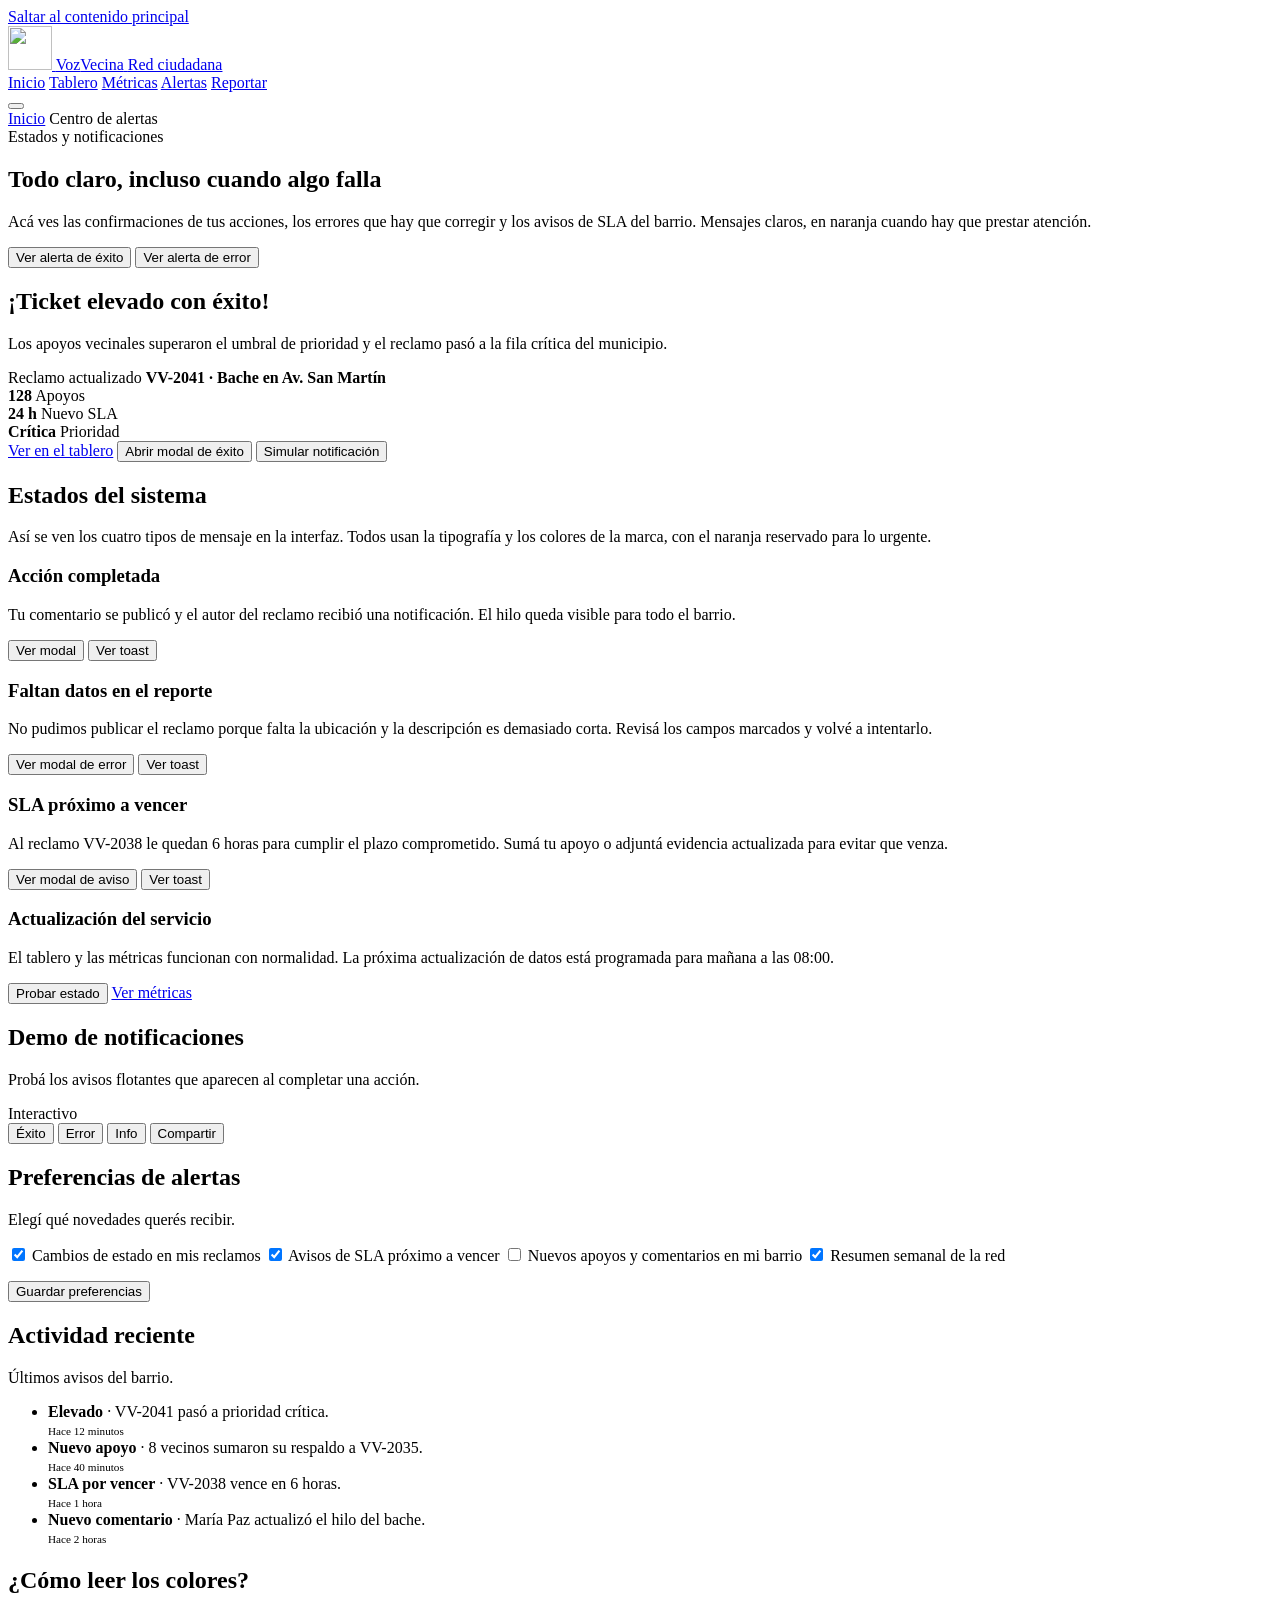
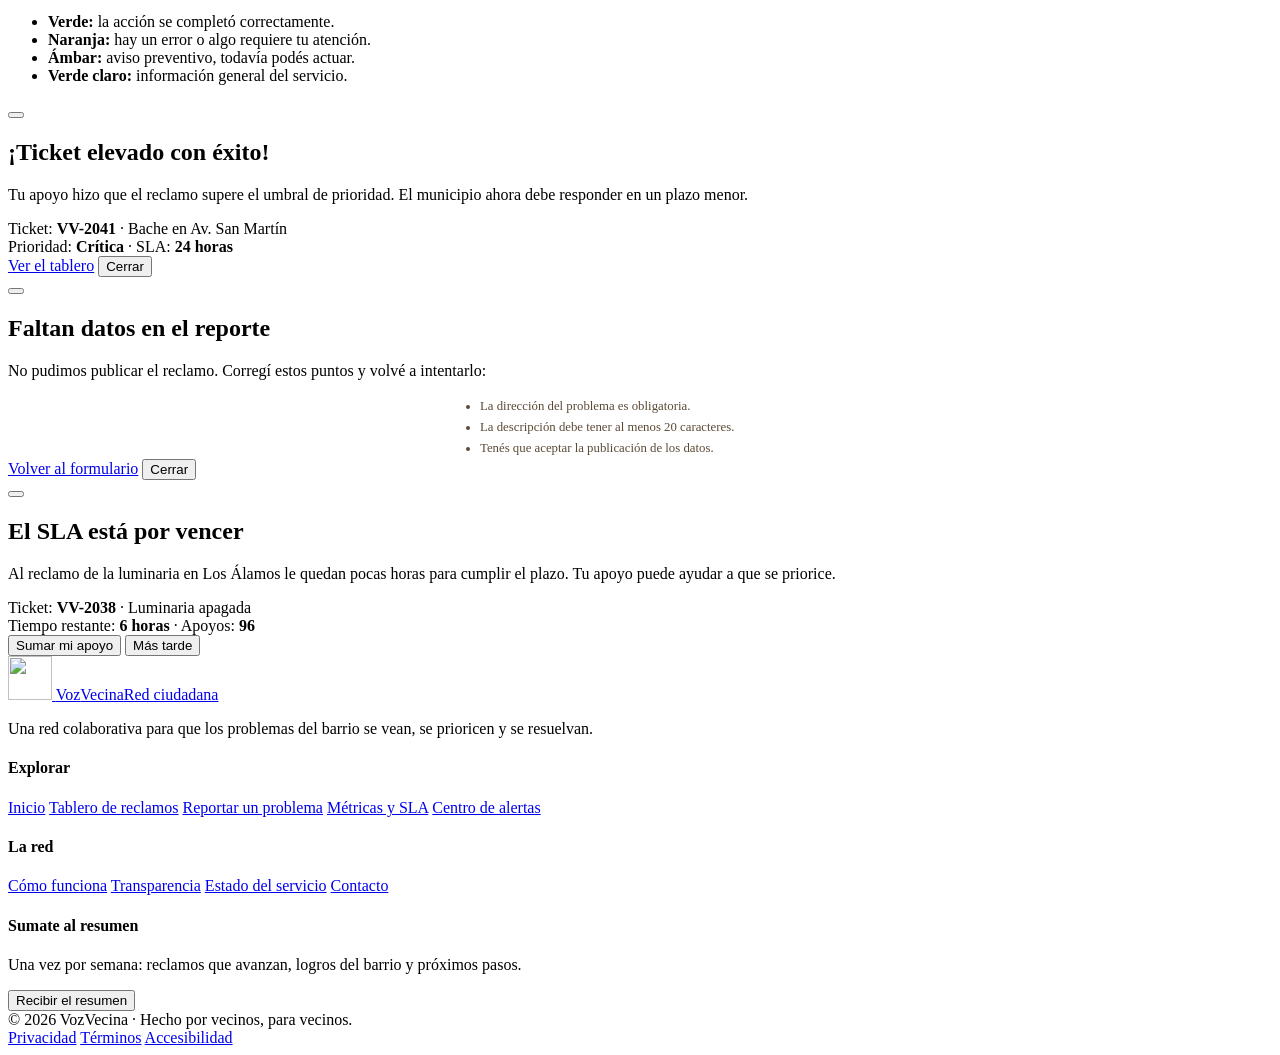
==== alertas.html @ a17a882c "Add files via upload Carga de Web App en repositorio." ====
<!DOCTYPE html>
<html lang="es">
<head>
  <meta charset="UTF-8">
  <meta name="viewport" content="width=device-width, initial-scale=1.0">
  <title>Centro de alertas · VozVecina</title>
  <meta name="description" content="Centro de alertas de VozVecina: confirmaciones de tickets elevados, errores de validación, avisos de SLA y estado del servicio.">
  <meta name="theme-color" content="#254c3e">
  <link rel="icon" type="image/svg+xml" href="assets/logo.svg">
  <link rel="preconnect" href="https://fonts.googleapis.com">
  <link rel="preconnect" href="https://fonts.gstatic.com" crossorigin>
  <link href="https://fonts.googleapis.com/css2?family=DM+Sans:opsz,wght@9..40,400;9..40,500;9..40,600;9..40,700&family=Sora:wght@400;600;700;800&display=swap" rel="stylesheet">
  <link rel="stylesheet" href="css/w3.css">
  <link rel="stylesheet" href="css/fontawesome.min.css">
  <link rel="stylesheet" href="css/style.css">
  <script src="js/app.js" defer></script>
</head>
<body>
  <a class="skip-link" href="#main">Saltar al contenido principal</a>

  <header class="site-header">
    <div class="container nav-wrap">
      <a href="index.html" class="brand" aria-label="VozVecina, ir al inicio">
        <img src="assets/logo.svg" alt="" class="brand-mark" width="44" height="44">
        <span class="brand-copy">
          <span class="brand-name">Voz<span>Vecina</span></span>
          <span class="brand-tag">Red ciudadana</span>
        </span>
      </a>
      <nav class="main-nav" id="main-nav" aria-label="Navegación principal">
        <a href="index.html">Inicio</a>
        <a href="tickets.html">Tablero</a>
        <a href="metricas.html">Métricas</a>
        <a href="alertas.html" aria-current="page">Alertas</a>
        <a href="reportar.html" class="nav-cta"><i class="fa-solid fa-plus" aria-hidden="true"></i> Reportar</a>
      </nav>
      <button class="nav-toggle" type="button" aria-expanded="false" aria-controls="main-nav" aria-label="Abrir menú">
        <i class="fa-solid fa-bars" aria-hidden="true"></i>
      </button>
    </div>
  </header>

  <main id="main">
    <section class="page-hero">
      <div class="container">
        <nav class="breadcrumb" aria-label="Migas de pan">
          <a href="index.html">Inicio</a>
          <i class="fa-solid fa-chevron-right" aria-hidden="true"></i>
          <span aria-current="page">Centro de alertas</span>
        </nav>
        <div class="page-hero-inner">
          <div>
            <span class="kicker">Estados y notificaciones</span>
            <h1>Todo claro, incluso cuando algo falla</h1>
            <p>Acá ves las confirmaciones de tus acciones, los errores que hay que corregir y los avisos de SLA del barrio. Mensajes claros, en naranja cuando hay que prestar atención.</p>
          </div>
          <div class="page-hero-actions">
            <button type="button" class="btn btn-orange" data-open-modal="stateModalSuccess">
              <i class="fa-solid fa-circle-check" aria-hidden="true"></i> Ver alerta de éxito
            </button>
            <button type="button" class="btn btn-outline-light" data-open-modal="stateModalError">
              <i class="fa-solid fa-triangle-exclamation" aria-hidden="true"></i> Ver alerta de error
            </button>
          </div>
        </div>
      </div>
    </section>

    <div class="alerts-workspace">
      <div class="container">
        <div class="alerts-layout">
          <!-- Columna principal -->
          <div class="alerts-stack">
            <!-- Tarjeta destacada de ticket elevado -->
            <article class="elevated-card" aria-labelledby="elevado-titulo">
              <div class="elevated-head">
                <span class="big-check" aria-hidden="true"><i class="fa-solid fa-check"></i></span>
                <h2 id="elevado-titulo">¡Ticket elevado con éxito!</h2>
                <p>Los apoyos vecinales superaron el umbral de prioridad y el reclamo pasó a la fila crítica del municipio.</p>
              </div>
              <div class="elevated-body">
                <div class="elevated-ticket">
                  <span><i class="fa-solid fa-ticket" aria-hidden="true"></i> Reclamo actualizado</span>
                  <strong>VV-2041 · Bache en Av. San Martín</strong>
                </div>

                <div class="elevated-meta">
                  <div>
                    <strong>128</strong>
                    <span>Apoyos</span>
                  </div>
                  <div>
                    <strong>24 h</strong>
                    <span>Nuevo SLA</span>
                  </div>
                  <div>
                    <strong>Crítica</strong>
                    <span>Prioridad</span>
                  </div>
                </div>

                <div class="state-actions">
                  <a href="tickets.html" class="state-link solid"><i class="fa-solid fa-table-cells-large" aria-hidden="true"></i> Ver en el tablero</a>
                  <button type="button" class="state-link" data-open-modal="stateModalSuccess"><i class="fa-solid fa-up-right-from-square" aria-hidden="true"></i> Abrir modal de éxito</button>
                  <button type="button" class="state-link" data-demo-toast data-type="success" data-title="¡Ticket elevado!" data-message="VV-2041 pasó a prioridad crítica con SLA de 24 h."><i class="fa-solid fa-bell" aria-hidden="true"></i> Simular notificación</button>
                </div>
              </div>
            </article>

            <div class="alert-panel-head">
              <h2>Estados del sistema</h2>
              <p>Así se ven los cuatro tipos de mensaje en la interfaz. Todos usan la tipografía y los colores de la marca, con el naranja reservado para lo urgente.</p>
            </div>

            <!-- Success -->
            <article class="state-card success" aria-labelledby="estado-success">
              <span class="state-icon" aria-hidden="true"><i class="fa-solid fa-circle-check"></i></span>
              <div>
                <h3 id="estado-success">Acción completada</h3>
                <p>Tu comentario se publicó y el autor del reclamo recibió una notificación. El hilo queda visible para todo el barrio.</p>
                <div class="state-actions">
                  <button type="button" class="state-link" data-open-modal="stateModalSuccess"><i class="fa-solid fa-up-right-from-square" aria-hidden="true"></i> Ver modal</button>
                  <button type="button" class="state-link" data-demo-toast data-type="success" data-title="Comentario publicado" data-message="Tu aporte ya forma parte del hilo vecinal."><i class="fa-solid fa-bell" aria-hidden="true"></i> Ver toast</button>
                </div>
              </div>
            </article>

            <!-- Error -->
            <article class="state-card error" aria-labelledby="estado-error">
              <span class="state-icon" aria-hidden="true"><i class="fa-solid fa-triangle-exclamation"></i></span>
              <div>
                <h3 id="estado-error">Faltan datos en el reporte</h3>
                <p>No pudimos publicar el reclamo porque falta la ubicación y la descripción es demasiado corta. Revisá los campos marcados y volvé a intentarlo.</p>
                <div class="state-actions">
                  <button type="button" class="state-link solid" data-open-modal="stateModalError"><i class="fa-solid fa-pen-to-square" aria-hidden="true"></i> Ver modal de error</button>
                  <button type="button" class="state-link" data-demo-toast data-type="error" data-title="No se pudo enviar" data-message="Revisá la ubicación y la descripción del reclamo."><i class="fa-solid fa-bell" aria-hidden="true"></i> Ver toast</button>
                </div>
              </div>
            </article>

            <!-- Warning -->
            <article class="state-card warning" aria-labelledby="estado-warning">
              <span class="state-icon" aria-hidden="true"><i class="fa-solid fa-hourglass-half"></i></span>
              <div>
                <h3 id="estado-warning">SLA próximo a vencer</h3>
                <p>Al reclamo VV-2038 le quedan 6 horas para cumplir el plazo comprometido. Sumá tu apoyo o adjuntá evidencia actualizada para evitar que venza.</p>
                <div class="state-actions">
                  <button type="button" class="state-link" data-open-modal="stateModalWarning"><i class="fa-solid fa-up-right-from-square" aria-hidden="true"></i> Ver modal de aviso</button>
                  <button type="button" class="state-link" data-demo-toast data-type="info" data-title="SLA por vencer" data-message="VV-2038 vence en 6 horas."><i class="fa-solid fa-bell" aria-hidden="true"></i> Ver toast</button>
                </div>
              </div>
            </article>

            <!-- Info -->
            <article class="state-card info" aria-labelledby="estado-info">
              <span class="state-icon" aria-hidden="true"><i class="fa-solid fa-circle-info"></i></span>
              <div>
                <h3 id="estado-info">Actualización del servicio</h3>
                <p>El tablero y las métricas funcionan con normalidad. La próxima actualización de datos está programada para mañana a las 08:00.</p>
                <div class="state-actions">
                  <button type="button" class="state-link" data-demo-toast data-type="info" data-title="Servicio operativo" data-message="Todos los módulos de VozVecina responden con normalidad."><i class="fa-solid fa-signal" aria-hidden="true"></i> Probar estado</button>
                  <a href="metricas.html" class="state-link"><i class="fa-solid fa-chart-column" aria-hidden="true"></i> Ver métricas</a>
                </div>
              </div>
            </article>
          </div>

          <!-- Columna lateral -->
          <aside class="alerts-stack" aria-label="Demostraciones y preferencias">
            <section class="panel" aria-labelledby="demo-titulo">
              <div class="panel-head">
                <div>
                  <h2 id="demo-titulo">Demo de notificaciones</h2>
                  <p class="panel-sub">Probá los avisos flotantes que aparecen al completar una acción.</p>
                </div>
                <span class="panel-note"><i class="fa-solid fa-wand-magic-sparkles" aria-hidden="true"></i> Interactivo</span>
              </div>

              <div class="demo-grid">
                <button type="button" class="state-link solid" data-demo-toast data-type="success" data-title="¡Reporte publicado!" data-message="Tu reclamo ya está visible para el barrio.">
                  <i class="fa-solid fa-circle-check" aria-hidden="true"></i> Éxito
                </button>
                <button type="button" class="state-link" data-demo-toast data-type="error" data-title="Faltan datos" data-message="Completá la ubicación para continuar.">
                  <i class="fa-solid fa-triangle-exclamation" aria-hidden="true"></i> Error
                </button>
                <button type="button" class="state-link" data-demo-toast data-type="info" data-title="Apoyo registrado" data-message="El SLA del reclamo se recalculó automáticamente.">
                  <i class="fa-solid fa-circle-info" aria-hidden="true"></i> Info
                </button>
                <button type="button" class="state-link" data-demo-toast data-type="success" data-title="Enlace copiado" data-message="Compartilo para sumar más apoyos.">
                  <i class="fa-solid fa-share-nodes" aria-hidden="true"></i> Compartir
                </button>
              </div>
            </section>

            <section class="panel" aria-labelledby="preferencias-titulo">
              <div class="panel-head">
                <div>
                  <h2 id="preferencias-titulo">Preferencias de alertas</h2>
                  <p class="panel-sub">Elegí qué novedades querés recibir.</p>
                </div>
              </div>

              <label class="check-row">
                <input type="checkbox" id="alertaEstado" checked>
                <span>Cambios de estado en mis reclamos</span>
              </label>
              <label class="check-row">
                <input type="checkbox" id="alertaSla" checked>
                <span>Avisos de SLA próximo a vencer</span>
              </label>
              <label class="check-row">
                <input type="checkbox" id="alertaApoyos">
                <span>Nuevos apoyos y comentarios en mi barrio</span>
              </label>
              <label class="check-row" style="margin-bottom:0;">
                <input type="checkbox" id="alertaResumen" checked>
                <span>Resumen semanal de la red</span>
              </label>

              <div class="state-actions" style="margin-top:16px;">
                <button type="button" class="state-link solid" data-demo-toast data-type="success" data-title="Preferencias guardadas" data-message="Podés cambiarlas cuando quieras desde este panel."><i class="fa-regular fa-floppy-disk" aria-hidden="true"></i> Guardar preferencias</button>
              </div>
            </section>

            <section class="panel" aria-labelledby="historial-titulo">
              <div class="panel-head">
                <div>
                  <h2 id="historial-titulo">Actividad reciente</h2>
                  <p class="panel-sub">Últimos avisos del barrio.</p>
                </div>
              </div>

              <ul class="tip-list" style="gap:15px;">
                <li>
                  <i class="fa-solid fa-circle-check" style="color:#1f6b4e;" aria-hidden="true"></i>
                  <span><strong style="color:var(--verde);">Elevado</strong> · VV-2041 pasó a prioridad crítica.<br><span class="muted" style="font-size:.7rem;">Hace 12 minutos</span></span>
                </li>
                <li>
                  <i class="fa-solid fa-circle-plus" style="color:var(--naranja-700);" aria-hidden="true"></i>
                  <span><strong style="color:var(--verde);">Nuevo apoyo</strong> · 8 vecinos sumaron su respaldo a VV-2035.<br><span class="muted" style="font-size:.7rem;">Hace 40 minutos</span></span>
                </li>
                <li>
                  <i class="fa-solid fa-hourglass-half" style="color:#8a5a00;" aria-hidden="true"></i>
                  <span><strong style="color:var(--verde);">SLA por vencer</strong> · VV-2038 vence en 6 horas.<br><span class="muted" style="font-size:.7rem;">Hace 1 hora</span></span>
                </li>
                <li>
                  <i class="fa-solid fa-comment-dots" style="color:var(--verde-600);" aria-hidden="true"></i>
                  <span><strong style="color:var(--verde);">Nuevo comentario</strong> · María Paz actualizó el hilo del bache.<br><span class="muted" style="font-size:.7rem;">Hace 2 horas</span></span>
                </li>
              </ul>
            </section>

            <section class="panel" aria-labelledby="ayuda-titulo">
              <div class="panel-head">
                <div>
                  <h2 id="ayuda-titulo">¿Cómo leer los colores?</h2>
                </div>
              </div>
              <ul class="tip-list">
                <li><i class="fa-solid fa-circle" style="color:#1f6b4e;" aria-hidden="true"></i><span><strong>Verde:</strong> la acción se completó correctamente.</span></li>
                <li><i class="fa-solid fa-circle" style="color:var(--naranja);" aria-hidden="true"></i><span><strong>Naranja:</strong> hay un error o algo requiere tu atención.</span></li>
                <li><i class="fa-solid fa-circle" style="color:#d8a028;" aria-hidden="true"></i><span><strong>Ámbar:</strong> aviso preventivo, todavía podés actuar.</span></li>
                <li><i class="fa-solid fa-circle" style="color:var(--verde-600);" aria-hidden="true"></i><span><strong>Verde claro:</strong> información general del servicio.</span></li>
              </ul>
            </section>
          </aside>
        </div>
      </div>
    </div>
  </main>

  <!-- Modal de éxito -->
  <div id="stateModalSuccess" class="w3-modal vv-modal-wrap" role="dialog" aria-modal="true" aria-labelledby="modalSuccessTitle" aria-hidden="true">
    <div class="w3-modal-content vv-modal-content vv-modal-sm">
      <button type="button" class="modal-close" data-close aria-label="Cerrar alerta de éxito"><i class="fa-solid fa-xmark" aria-hidden="true"></i></button>
      <div class="state-modal-body">
        <span class="state-modal-icon success" aria-hidden="true"><i class="fa-solid fa-check"></i></span>
        <h2 id="modalSuccessTitle">¡Ticket elevado con éxito!</h2>
        <p>Tu apoyo hizo que el reclamo supere el umbral de prioridad. El municipio ahora debe responder en un plazo menor.</p>
        <div class="state-modal-detail">
          <span>Ticket: <strong>VV-2041</strong> · Bache en Av. San Martín</span><br>
          <span>Prioridad: <strong>Crítica</strong> · SLA: <strong>24 horas</strong></span>
        </div>
        <div class="state-modal-actions">
          <a href="tickets.html" class="btn btn-orange"><i class="fa-solid fa-table-cells-large" aria-hidden="true"></i> Ver el tablero</a>
          <button type="button" class="btn btn-outline" data-close>Cerrar</button>
        </div>
      </div>
    </div>
  </div>

  <!-- Modal de error -->
  <div id="stateModalError" class="w3-modal vv-modal-wrap" role="alertdialog" aria-modal="true" aria-labelledby="modalErrorTitle" aria-describedby="modalErrorDesc" aria-hidden="true">
    <div class="w3-modal-content vv-modal-content vv-modal-sm">
      <button type="button" class="modal-close" data-close aria-label="Cerrar alerta de error"><i class="fa-solid fa-xmark" aria-hidden="true"></i></button>
      <div class="state-modal-body">
        <span class="state-modal-icon error" aria-hidden="true"><i class="fa-solid fa-triangle-exclamation"></i></span>
        <h2 id="modalErrorTitle">Faltan datos en el reporte</h2>
        <p id="modalErrorDesc">No pudimos publicar el reclamo. Corregí estos puntos y volvé a intentarlo:</p>
        <ul style="max-width:340px;margin:16px auto 0;padding-left:20px;color:#5c4a36;font-size:.8rem;line-height:1.65;text-align:left;">
          <li>La dirección del problema es obligatoria.</li>
          <li>La descripción debe tener al menos 20 caracteres.</li>
          <li>Tenés que aceptar la publicación de los datos.</li>
        </ul>
        <div class="state-modal-actions">
          <a href="reportar.html" class="btn btn-orange"><i class="fa-solid fa-pen-to-square" aria-hidden="true"></i> Volver al formulario</a>
          <button type="button" class="btn btn-outline" data-close>Cerrar</button>
        </div>
      </div>
    </div>
  </div>

  <!-- Modal de aviso -->
  <div id="stateModalWarning" class="w3-modal vv-modal-wrap" role="alertdialog" aria-modal="true" aria-labelledby="modalWarningTitle" aria-hidden="true">
    <div class="w3-modal-content vv-modal-content vv-modal-sm">
      <button type="button" class="modal-close" data-close aria-label="Cerrar aviso de SLA"><i class="fa-solid fa-xmark" aria-hidden="true"></i></button>
      <div class="state-modal-body">
        <span class="state-modal-icon warning" aria-hidden="true"><i class="fa-solid fa-hourglass-half"></i></span>
        <h2 id="modalWarningTitle">El SLA está por vencer</h2>
        <p>Al reclamo de la luminaria en Los Álamos le quedan pocas horas para cumplir el plazo. Tu apoyo puede ayudar a que se priorice.</p>
        <div class="state-modal-detail">
          <span>Ticket: <strong>VV-2038</strong> · Luminaria apagada</span><br>
          <span>Tiempo restante: <strong>6 horas</strong> · Apoyos: <strong>96</strong></span>
        </div>
        <div class="state-modal-actions">
          <button type="button" class="btn btn-orange" data-close><i class="fa-solid fa-arrow-up" aria-hidden="true"></i> Sumar mi apoyo</button>
          <button type="button" class="btn btn-outline" data-close>Más tarde</button>
        </div>
      </div>
    </div>
  </div>

  <footer class="site-footer">
    <div class="container">
      <div class="footer-grid">
        <div class="footer-brand">
          <a href="index.html" class="brand" aria-label="VozVecina, ir al inicio">
            <img src="assets/logo.svg" alt="" class="brand-mark" width="44" height="44">
            <span class="brand-copy"><span class="brand-name">Voz<span>Vecina</span></span><span class="brand-tag">Red ciudadana</span></span>
          </a>
          <p>Una red colaborativa para que los problemas del barrio se vean, se prioricen y se resuelvan.</p>
          <div class="footer-social">
            <a href="https://instagram.com" target="_blank" rel="noopener" aria-label="VozVecina en Instagram"><i class="fa-brands fa-instagram" aria-hidden="true"></i></a>
            <a href="https://facebook.com" target="_blank" rel="noopener" aria-label="VozVecina en Facebook"><i class="fa-brands fa-facebook-f" aria-hidden="true"></i></a>
            <a href="https://x.com" target="_blank" rel="noopener" aria-label="VozVecina en X"><i class="fa-brands fa-x-twitter" aria-hidden="true"></i></a>
            <a href="mailto:hola@vozvecina.org" aria-label="Escribir a VozVecina"><i class="fa-solid fa-envelope" aria-hidden="true"></i></a>
          </div>
        </div>
        <div class="footer-col">
          <h4>Explorar</h4>
          <div class="footer-links">
            <a href="index.html">Inicio</a>
            <a href="tickets.html">Tablero de reclamos</a>
            <a href="reportar.html">Reportar un problema</a>
            <a href="metricas.html">Métricas y SLA</a>
            <a href="alertas.html">Centro de alertas</a>
          </div>
        </div>
        <div class="footer-col">
          <h4>La red</h4>
          <div class="footer-links">
            <a href="index.html#como-funciona">Cómo funciona</a>
            <a href="metricas.html">Transparencia</a>
            <a href="alertas.html">Estado del servicio</a>
            <a href="mailto:hola@vozvecina.org">Contacto</a>
          </div>
        </div>
        <div class="footer-col">
          <h4>Sumate al resumen</h4>
          <div class="footer-mini">
            <p>Una vez por semana: reclamos que avanzan, logros del barrio y próximos pasos.</p>
            <button type="button" class="btn btn-orange btn-sm" data-demo-toast data-title="Suscripción simulada" data-message="En el prototipo no se envían correos reales."><i class="fa-regular fa-paper-plane" aria-hidden="true"></i> Recibir el resumen</button>
          </div>
        </div>
      </div>
      <div class="footer-bottom">
        <span>© <span data-year>2026</span> VozVecina · Hecho por vecinos, para vecinos.</span>
        <div class="footer-bottom-links">
          <a href="alertas.html">Privacidad</a>
          <a href="alertas.html">Términos</a>
          <a href="alertas.html">Accesibilidad</a>
        </div>
      </div>
    </div>
  </footer>

  <div id="toastStack" class="toast-stack" aria-live="polite" aria-atomic="false"></div>
</body>
</html>
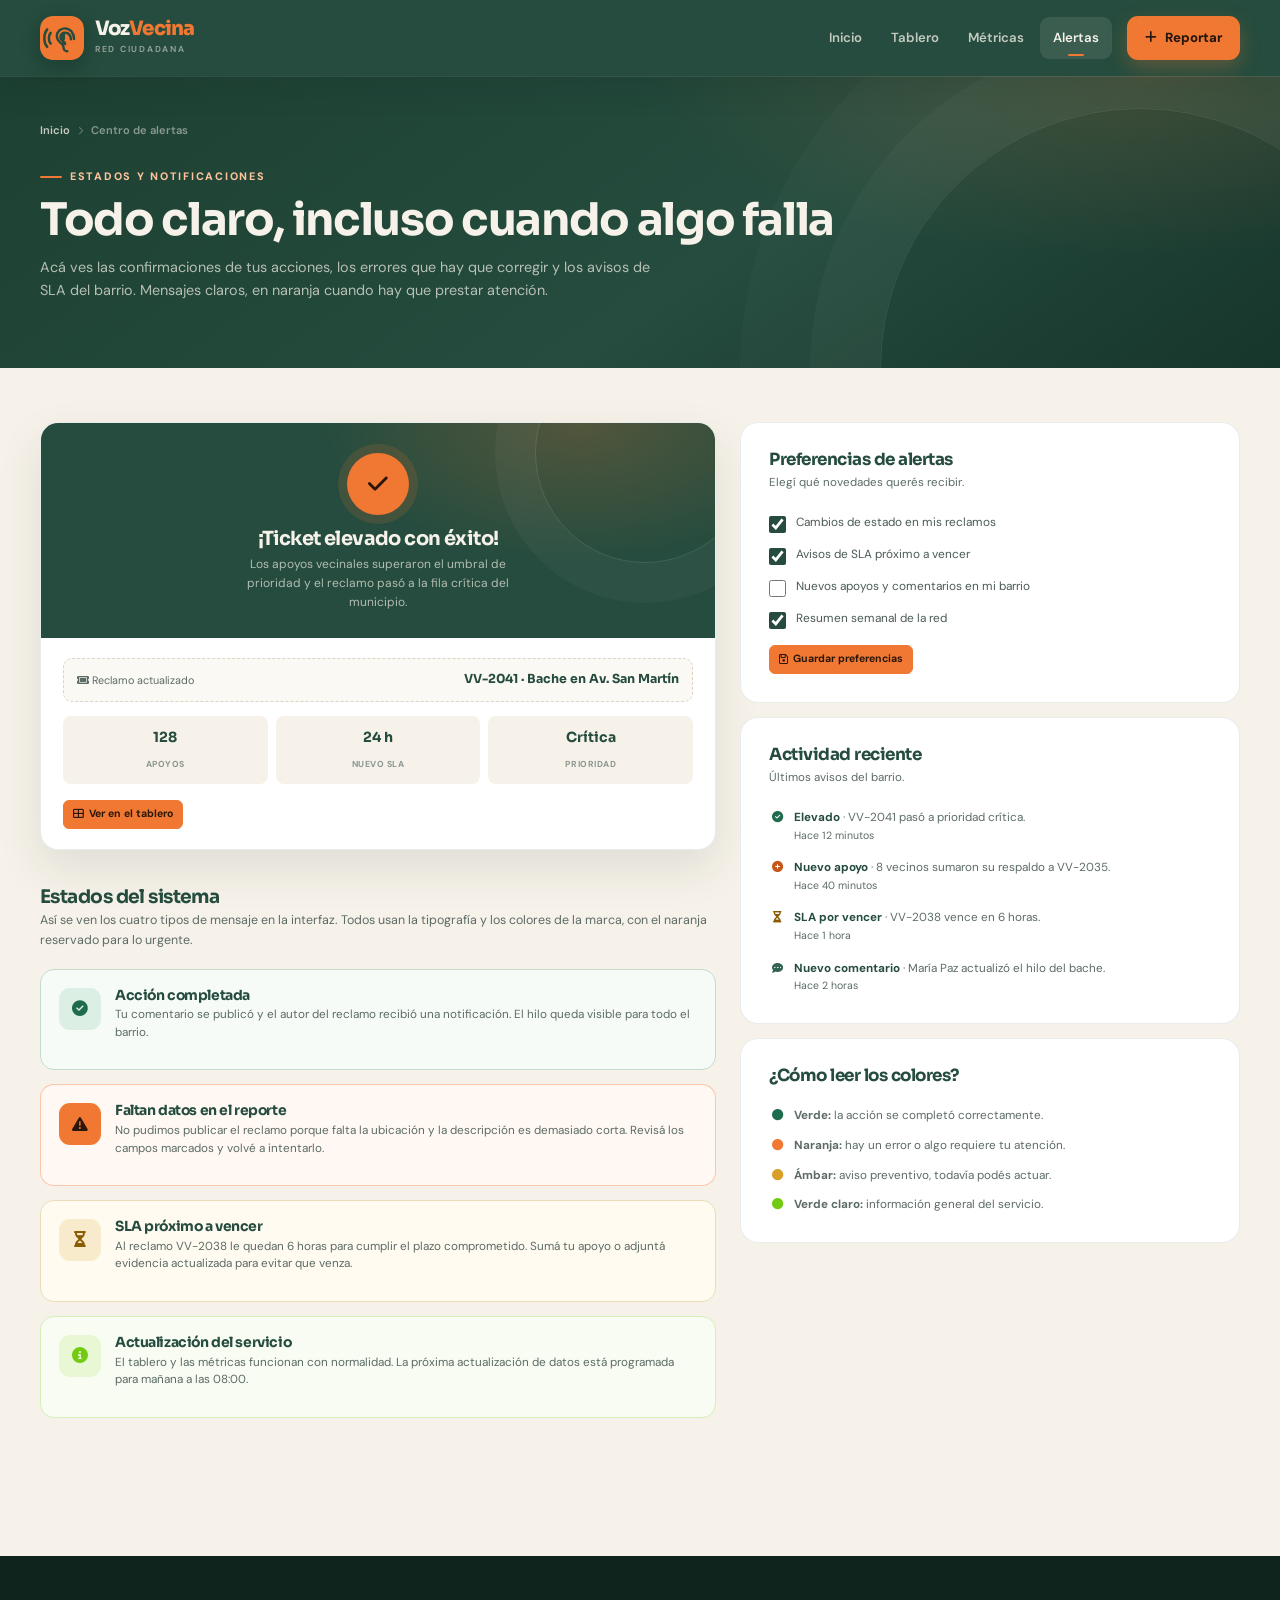
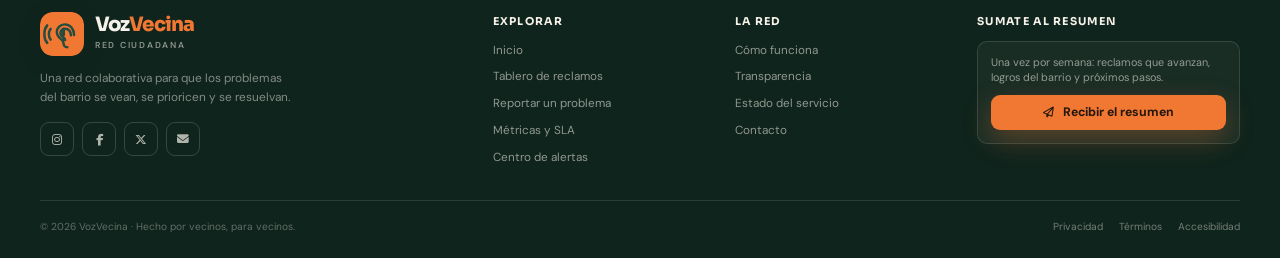
==== commit c0c581a8: "Eliminacion de botones y ajuste de colores en algunos bloques de alertas" ====
--- a/alertas.html
+++ b/alertas.html
@@ -54,14 +54,6 @@
             <h1>Todo claro, incluso cuando algo falla</h1>
             <p>Acá ves las confirmaciones de tus acciones, los errores que hay que corregir y los avisos de SLA del barrio. Mensajes claros, en naranja cuando hay que prestar atención.</p>
           </div>
-          <div class="page-hero-actions">
-            <button type="button" class="btn btn-orange" data-open-modal="stateModalSuccess">
-              <i class="fa-solid fa-circle-check" aria-hidden="true"></i> Ver alerta de éxito
-            </button>
-            <button type="button" class="btn btn-outline-light" data-open-modal="stateModalError">
-              <i class="fa-solid fa-triangle-exclamation" aria-hidden="true"></i> Ver alerta de error
-            </button>
-          </div>
         </div>
       </div>
     </section>
@@ -101,8 +93,6 @@
 
                 <div class="state-actions">
                   <a href="tickets.html" class="state-link solid"><i class="fa-solid fa-table-cells-large" aria-hidden="true"></i> Ver en el tablero</a>
-                  <button type="button" class="state-link" data-open-modal="stateModalSuccess"><i class="fa-solid fa-up-right-from-square" aria-hidden="true"></i> Abrir modal de éxito</button>
-                  <button type="button" class="state-link" data-demo-toast data-type="success" data-title="¡Ticket elevado!" data-message="VV-2041 pasó a prioridad crítica con SLA de 24 h."><i class="fa-solid fa-bell" aria-hidden="true"></i> Simular notificación</button>
                 </div>
               </div>
             </article>
@@ -118,10 +108,6 @@
               <div>
                 <h3 id="estado-success">Acción completada</h3>
                 <p>Tu comentario se publicó y el autor del reclamo recibió una notificación. El hilo queda visible para todo el barrio.</p>
-                <div class="state-actions">
-                  <button type="button" class="state-link" data-open-modal="stateModalSuccess"><i class="fa-solid fa-up-right-from-square" aria-hidden="true"></i> Ver modal</button>
-                  <button type="button" class="state-link" data-demo-toast data-type="success" data-title="Comentario publicado" data-message="Tu aporte ya forma parte del hilo vecinal."><i class="fa-solid fa-bell" aria-hidden="true"></i> Ver toast</button>
-                </div>
               </div>
             </article>
 
@@ -131,10 +117,6 @@
               <div>
                 <h3 id="estado-error">Faltan datos en el reporte</h3>
                 <p>No pudimos publicar el reclamo porque falta la ubicación y la descripción es demasiado corta. Revisá los campos marcados y volvé a intentarlo.</p>
-                <div class="state-actions">
-                  <button type="button" class="state-link solid" data-open-modal="stateModalError"><i class="fa-solid fa-pen-to-square" aria-hidden="true"></i> Ver modal de error</button>
-                  <button type="button" class="state-link" data-demo-toast data-type="error" data-title="No se pudo enviar" data-message="Revisá la ubicación y la descripción del reclamo."><i class="fa-solid fa-bell" aria-hidden="true"></i> Ver toast</button>
-                </div>
               </div>
             </article>
 
@@ -144,10 +126,6 @@
               <div>
                 <h3 id="estado-warning">SLA próximo a vencer</h3>
                 <p>Al reclamo VV-2038 le quedan 6 horas para cumplir el plazo comprometido. Sumá tu apoyo o adjuntá evidencia actualizada para evitar que venza.</p>
-                <div class="state-actions">
-                  <button type="button" class="state-link" data-open-modal="stateModalWarning"><i class="fa-solid fa-up-right-from-square" aria-hidden="true"></i> Ver modal de aviso</button>
-                  <button type="button" class="state-link" data-demo-toast data-type="info" data-title="SLA por vencer" data-message="VV-2038 vence en 6 horas."><i class="fa-solid fa-bell" aria-hidden="true"></i> Ver toast</button>
-                </div>
               </div>
             </article>
 
@@ -157,41 +135,12 @@
               <div>
                 <h3 id="estado-info">Actualización del servicio</h3>
                 <p>El tablero y las métricas funcionan con normalidad. La próxima actualización de datos está programada para mañana a las 08:00.</p>
-                <div class="state-actions">
-                  <button type="button" class="state-link" data-demo-toast data-type="info" data-title="Servicio operativo" data-message="Todos los módulos de VozVecina responden con normalidad."><i class="fa-solid fa-signal" aria-hidden="true"></i> Probar estado</button>
-                  <a href="metricas.html" class="state-link"><i class="fa-solid fa-chart-column" aria-hidden="true"></i> Ver métricas</a>
-                </div>
               </div>
             </article>
           </div>
 
           <!-- Columna lateral -->
-          <aside class="alerts-stack" aria-label="Demostraciones y preferencias">
-            <section class="panel" aria-labelledby="demo-titulo">
-              <div class="panel-head">
-                <div>
-                  <h2 id="demo-titulo">Demo de notificaciones</h2>
-                  <p class="panel-sub">Probá los avisos flotantes que aparecen al completar una acción.</p>
-                </div>
-                <span class="panel-note"><i class="fa-solid fa-wand-magic-sparkles" aria-hidden="true"></i> Interactivo</span>
-              </div>
-
-              <div class="demo-grid">
-                <button type="button" class="state-link solid" data-demo-toast data-type="success" data-title="¡Reporte publicado!" data-message="Tu reclamo ya está visible para el barrio.">
-                  <i class="fa-solid fa-circle-check" aria-hidden="true"></i> Éxito
-                </button>
-                <button type="button" class="state-link" data-demo-toast data-type="error" data-title="Faltan datos" data-message="Completá la ubicación para continuar.">
-                  <i class="fa-solid fa-triangle-exclamation" aria-hidden="true"></i> Error
-                </button>
-                <button type="button" class="state-link" data-demo-toast data-type="info" data-title="Apoyo registrado" data-message="El SLA del reclamo se recalculó automáticamente.">
-                  <i class="fa-solid fa-circle-info" aria-hidden="true"></i> Info
-                </button>
-                <button type="button" class="state-link" data-demo-toast data-type="success" data-title="Enlace copiado" data-message="Compartilo para sumar más apoyos.">
-                  <i class="fa-solid fa-share-nodes" aria-hidden="true"></i> Compartir
-                </button>
-              </div>
-            </section>
-
+          <aside class="alerts-stack" aria-label="Preferencias, actividad y ayuda">
             <section class="panel" aria-labelledby="preferencias-titulo">
               <div class="panel-head">
                 <div>
@@ -260,7 +209,7 @@
                 <li><i class="fa-solid fa-circle" style="color:#1f6b4e;" aria-hidden="true"></i><span><strong>Verde:</strong> la acción se completó correctamente.</span></li>
                 <li><i class="fa-solid fa-circle" style="color:var(--naranja);" aria-hidden="true"></i><span><strong>Naranja:</strong> hay un error o algo requiere tu atención.</span></li>
                 <li><i class="fa-solid fa-circle" style="color:#d8a028;" aria-hidden="true"></i><span><strong>Ámbar:</strong> aviso preventivo, todavía podés actuar.</span></li>
-                <li><i class="fa-solid fa-circle" style="color:var(--verde-600);" aria-hidden="true"></i><span><strong>Verde claro:</strong> información general del servicio.</span></li>
+                <li><i class="fa-solid fa-circle" style="color:#72cb10;" aria-hidden="true"></i><span><strong>Verde claro:</strong> información general del servicio.</span></li>
               </ul>
             </section>
           </aside>
@@ -268,67 +217,6 @@
       </div>
     </div>
   </main>
-
-  <!-- Modal de éxito -->
-  <div id="stateModalSuccess" class="w3-modal vv-modal-wrap" role="dialog" aria-modal="true" aria-labelledby="modalSuccessTitle" aria-hidden="true">
-    <div class="w3-modal-content vv-modal-content vv-modal-sm">
-      <button type="button" class="modal-close" data-close aria-label="Cerrar alerta de éxito"><i class="fa-solid fa-xmark" aria-hidden="true"></i></button>
-      <div class="state-modal-body">
-        <span class="state-modal-icon success" aria-hidden="true"><i class="fa-solid fa-check"></i></span>
-        <h2 id="modalSuccessTitle">¡Ticket elevado con éxito!</h2>
-        <p>Tu apoyo hizo que el reclamo supere el umbral de prioridad. El municipio ahora debe responder en un plazo menor.</p>
-        <div class="state-modal-detail">
-          <span>Ticket: <strong>VV-2041</strong> · Bache en Av. San Martín</span><br>
-          <span>Prioridad: <strong>Crítica</strong> · SLA: <strong>24 horas</strong></span>
-        </div>
-        <div class="state-modal-actions">
-          <a href="tickets.html" class="btn btn-orange"><i class="fa-solid fa-table-cells-large" aria-hidden="true"></i> Ver el tablero</a>
-          <button type="button" class="btn btn-outline" data-close>Cerrar</button>
-        </div>
-      </div>
-    </div>
-  </div>
-
-  <!-- Modal de error -->
-  <div id="stateModalError" class="w3-modal vv-modal-wrap" role="alertdialog" aria-modal="true" aria-labelledby="modalErrorTitle" aria-describedby="modalErrorDesc" aria-hidden="true">
-    <div class="w3-modal-content vv-modal-content vv-modal-sm">
-      <button type="button" class="modal-close" data-close aria-label="Cerrar alerta de error"><i class="fa-solid fa-xmark" aria-hidden="true"></i></button>
-      <div class="state-modal-body">
-        <span class="state-modal-icon error" aria-hidden="true"><i class="fa-solid fa-triangle-exclamation"></i></span>
-        <h2 id="modalErrorTitle">Faltan datos en el reporte</h2>
-        <p id="modalErrorDesc">No pudimos publicar el reclamo. Corregí estos puntos y volvé a intentarlo:</p>
-        <ul style="max-width:340px;margin:16px auto 0;padding-left:20px;color:#5c4a36;font-size:.8rem;line-height:1.65;text-align:left;">
-          <li>La dirección del problema es obligatoria.</li>
-          <li>La descripción debe tener al menos 20 caracteres.</li>
-          <li>Tenés que aceptar la publicación de los datos.</li>
-        </ul>
-        <div class="state-modal-actions">
-          <a href="reportar.html" class="btn btn-orange"><i class="fa-solid fa-pen-to-square" aria-hidden="true"></i> Volver al formulario</a>
-          <button type="button" class="btn btn-outline" data-close>Cerrar</button>
-        </div>
-      </div>
-    </div>
-  </div>
-
-  <!-- Modal de aviso -->
-  <div id="stateModalWarning" class="w3-modal vv-modal-wrap" role="alertdialog" aria-modal="true" aria-labelledby="modalWarningTitle" aria-hidden="true">
-    <div class="w3-modal-content vv-modal-content vv-modal-sm">
-      <button type="button" class="modal-close" data-close aria-label="Cerrar aviso de SLA"><i class="fa-solid fa-xmark" aria-hidden="true"></i></button>
-      <div class="state-modal-body">
-        <span class="state-modal-icon warning" aria-hidden="true"><i class="fa-solid fa-hourglass-half"></i></span>
-        <h2 id="modalWarningTitle">El SLA está por vencer</h2>
-        <p>Al reclamo de la luminaria en Los Álamos le quedan pocas horas para cumplir el plazo. Tu apoyo puede ayudar a que se priorice.</p>
-        <div class="state-modal-detail">
-          <span>Ticket: <strong>VV-2038</strong> · Luminaria apagada</span><br>
-          <span>Tiempo restante: <strong>6 horas</strong> · Apoyos: <strong>96</strong></span>
-        </div>
-        <div class="state-modal-actions">
-          <button type="button" class="btn btn-orange" data-close><i class="fa-solid fa-arrow-up" aria-hidden="true"></i> Sumar mi apoyo</button>
-          <button type="button" class="btn btn-outline" data-close>Más tarde</button>
-        </div>
-      </div>
-    </div>
-  </div>
 
   <footer class="site-footer">
     <div class="container">
--- a/css/style.css
+++ b/css/style.css
@@ -0,0 +1,4572 @@
+/* ==========================================================================
+   VOZ VECINA — Sistema de diseño
+   Red colaborativa ciudadana · Prototipo de mediana/alta fidelidad
+   Base: W3.CSS · CSS nativo · Mobile-first
+   ========================================================================== */
+
+/* --------------------------------------------------------------------------
+   1. Tokens de diseño
+   -------------------------------------------------------------------------- */
+:root {
+  --verde-950: #0f241d;
+  --verde-900: #17352b;
+  --verde-800: #1d4133;
+  --verde: #254c3e;
+  --verde-600: #326454;
+  --verde-300: #9db9ae;
+  --verde-100: #e3ece7;
+  --naranja: #f17832;
+  --naranja-700: #c45719;
+  --naranja-100: #fde8db;
+  --crema: #f6f2e9;
+  --arena: #ece5d7;
+  --arena-oscura: #d9cdb8;
+  --tinta: #1b2a25;
+  --gris: #5c6b65;
+  --gris-claro: #8a958f;
+  --blanco: #ffffff;
+  --borde: rgba(37, 76, 62, 0.10);
+  --borde-fuerte: #ded4c3;
+  --sombra: 0 18px 45px rgba(18, 42, 34, 0.10);
+  --sombra-alta: 0 28px 70px rgba(15, 36, 29, 0.20);
+  --radio: 18px;
+  --radio-sm: 11px;
+  --radio-xl: 24px;
+  --fuente-display: "Sora", "Segoe UI", Tahoma, sans-serif;
+  --fuente-cuerpo: "DM Sans", "Segoe UI", Tahoma, sans-serif;
+  --transicion: 180ms ease;
+}
+
+/* --------------------------------------------------------------------------
+   2. Base
+   -------------------------------------------------------------------------- */
+*,
+*::before,
+*::after {
+  box-sizing: border-box;
+}
+
+html {
+  scroll-behavior: smooth;
+  -webkit-text-size-adjust: 100%;
+}
+
+body {
+  margin: 0;
+  font-family: var(--fuente-cuerpo);
+  font-size: 16px;
+  line-height: 1.6;
+  color: var(--tinta);
+  background-color: var(--crema);
+  overflow-x: hidden;
+}
+
+body.menu-abierto {
+  overflow: hidden;
+}
+
+img {
+  display: block;
+  max-width: 100%;
+}
+
+button,
+input,
+select,
+textarea {
+  font: inherit;
+}
+
+button {
+  cursor: pointer;
+}
+
+a {
+  color: var(--verde-600);
+  text-decoration: none;
+  transition: color var(--transicion);
+}
+
+a:hover {
+  color: var(--naranja-700);
+}
+
+h1, h2, h3, h4, h5, h6 {
+  margin: 0 0 0.55em;
+  font-family: var(--fuente-display);
+  font-weight: 700;
+  line-height: 1.12;
+  letter-spacing: -0.03em;
+  color: var(--verde);
+}
+
+h1 { font-size: clamp(2rem, 4vw, 3.1rem); }
+h2 { font-size: clamp(1.55rem, 2.8vw, 2.25rem); }
+h3 { font-size: clamp(1.05rem, 1.6vw, 1.25rem); }
+h4 { font-size: 1rem; }
+
+p {
+  margin: 0 0 1rem;
+}
+
+p:last-child {
+  margin-bottom: 0;
+}
+
+::selection {
+  background: var(--naranja);
+  color: var(--verde-950);
+}
+
+:focus-visible {
+  outline: 3px solid var(--naranja);
+  outline-offset: 3px;
+  border-radius: 4px;
+}
+
+hr {
+  border: 0;
+  border-top: 1px solid var(--borde);
+  margin: 24px 0;
+}
+
+/* --------------------------------------------------------------------------
+   3. Utilidades y layout
+   -------------------------------------------------------------------------- */
+.container {
+  width: min(100% - 40px, 1200px);
+  margin-inline: auto;
+}
+
+.section {
+  padding: clamp(48px, 7vw, 84px) 0;
+}
+
+.section-tight {
+  padding: clamp(32px, 4vw, 52px) 0;
+}
+
+.section-head {
+  display: flex;
+  align-items: flex-end;
+  justify-content: space-between;
+  gap: 24px;
+  margin-bottom: clamp(24px, 3.5vw, 38px);
+}
+
+.section-head h2 {
+  margin-bottom: 6px;
+  max-width: 20ch;
+}
+
+.section-head p {
+  margin: 0;
+  max-width: 58ch;
+  color: var(--gris);
+  font-size: 0.96rem;
+}
+
+.kicker {
+  display: inline-flex;
+  align-items: center;
+  gap: 8px;
+  margin-bottom: 10px;
+  font-size: 0.72rem;
+  font-weight: 800;
+  letter-spacing: 0.16em;
+  text-transform: uppercase;
+  color: var(--naranja-700);
+}
+
+.kicker::before {
+  content: "";
+  width: 22px;
+  height: 2px;
+  background: var(--naranja);
+  border-radius: 999px;
+}
+
+.muted { color: var(--gris); }
+.text-orange { color: var(--naranja-700); }
+.text-verde { color: var(--verde); }
+.nowrap { white-space: nowrap; }
+
+.sr-only {
+  position: absolute !important;
+  width: 1px;
+  height: 1px;
+  padding: 0;
+  margin: -1px;
+  overflow: hidden;
+  clip: rect(0, 0, 0, 0);
+  white-space: nowrap;
+  border: 0;
+}
+
+.skip-link {
+  position: fixed;
+  top: 10px;
+  left: 10px;
+  z-index: 200;
+  padding: 10px 16px;
+  background: var(--naranja);
+  color: var(--verde-950);
+  font-weight: 700;
+  border-radius: 9px;
+  transform: translateY(-160%);
+  transition: transform var(--transicion);
+}
+
+.skip-link:focus {
+  transform: translateY(0);
+  color: var(--verde-950);
+}
+
+/* --------------------------------------------------------------------------
+   4. Botones y enlaces-acción
+   -------------------------------------------------------------------------- */
+.btn {
+  display: inline-flex;
+  align-items: center;
+  justify-content: center;
+  gap: 9px;
+  padding: 13px 22px;
+  border: 1px solid transparent;
+  border-radius: 12px;
+  font-family: var(--fuente-cuerpo);
+  font-size: 0.94rem;
+  font-weight: 700;
+  line-height: 1.2;
+  text-align: center;
+  text-decoration: none !important;
+  white-space: nowrap;
+  transition: transform var(--transicion), background-color var(--transicion),
+    box-shadow var(--transicion), border-color var(--transicion), color var(--transicion);
+}
+
+.btn i {
+  font-size: 0.88em;
+}
+
+.btn:hover {
+  transform: translateY(-2px);
+}
+
+.btn:active {
+  transform: translateY(0);
+}
+
+.btn-orange {
+  background: var(--naranja);
+  color: #24160c;
+  box-shadow: 0 10px 28px rgba(241, 120, 50, 0.30);
+}
+
+.btn-orange:hover {
+  background: #ff8744;
+  color: #24160c;
+  box-shadow: 0 14px 34px rgba(241, 120, 50, 0.38);
+}
+
+.btn-green {
+  background: var(--verde);
+  color: var(--crema);
+}
+
+.btn-green:hover {
+  background: var(--verde-800);
+  color: var(--crema);
+}
+
+.btn-outline-light {
+  background: rgba(255, 255, 255, 0.04);
+  border-color: rgba(246, 242, 233, 0.30);
+  color: var(--crema);
+}
+
+.btn-outline-light:hover {
+  background: rgba(255, 255, 255, 0.12);
+  border-color: rgba(246, 242, 233, 0.55);
+  color: var(--crema);
+}
+
+.btn-outline {
+  background: transparent;
+  border-color: var(--borde-fuerte);
+  color: var(--verde);
+}
+
+.btn-outline:hover {
+  border-color: var(--verde);
+  background: #fff;
+  color: var(--verde);
+}
+
+.btn-block {
+  width: 100%;
+}
+
+.btn-sm {
+  padding: 9px 15px;
+  border-radius: 9px;
+  font-size: 0.82rem;
+}
+
+.btn-lg {
+  padding: 15px 26px;
+  font-size: 1rem;
+}
+
+.btn[disabled],
+.btn.is-disabled {
+  opacity: 0.45;
+  pointer-events: none;
+}
+
+.link-arrow {
+  display: inline-flex;
+  align-items: center;
+  gap: 7px;
+  font-size: 0.88rem;
+  font-weight: 700;
+  color: var(--verde);
+}
+
+.link-arrow i {
+  transition: transform var(--transicion);
+}
+
+.link-arrow:hover {
+  color: var(--naranja-700);
+}
+
+.link-arrow:hover i {
+  transform: translateX(3px);
+}
+
+/* --------------------------------------------------------------------------
+   5. Cabecera y navegación
+   -------------------------------------------------------------------------- */
+.site-header {
+  position: sticky;
+  top: 0;
+  z-index: 60;
+  background: var(--verde);
+  color: var(--crema);
+  box-shadow: 0 1px 0 rgba(246, 242, 233, 0.10), 0 12px 30px rgba(15, 36, 29, 0.14);
+}
+
+.nav-wrap {
+  position: relative;
+  display: flex;
+  align-items: center;
+  justify-content: space-between;
+  gap: 24px;
+  min-height: 76px;
+}
+
+.brand {
+  display: inline-flex;
+  align-items: center;
+  gap: 11px;
+  color: var(--crema);
+  text-decoration: none;
+  flex-shrink: 0;
+}
+
+.brand:hover {
+  color: var(--crema);
+}
+
+.brand-mark {
+  width: 44px;
+  height: 44px;
+  border-radius: 13px;
+  box-shadow: 0 6px 18px rgba(15, 36, 29, 0.35);
+}
+
+.brand-name {
+  display: block;
+  font-family: var(--fuente-display);
+  font-size: 1.32rem;
+  font-weight: 800;
+  line-height: 1;
+  letter-spacing: -0.045em;
+  color: var(--crema);
+}
+
+.brand-name span {
+  color: var(--naranja);
+}
+
+.brand-tag {
+  display: block;
+  margin-top: 4px;
+  font-size: 0.58rem;
+  font-weight: 600;
+  letter-spacing: 0.20em;
+  text-transform: uppercase;
+  color: rgba(246, 242, 233, 0.55);
+}
+
+.main-nav {
+  display: flex;
+  align-items: center;
+  gap: 3px;
+}
+
+.main-nav a:not(.nav-cta) {
+  position: relative;
+  padding: 10px 13px;
+  border-radius: 9px;
+  color: rgba(246, 242, 233, 0.76);
+  font-size: 0.88rem;
+  font-weight: 600;
+  text-decoration: none;
+  transition: background-color var(--transicion), color var(--transicion);
+}
+
+.main-nav a:not(.nav-cta):hover {
+  background: rgba(255, 255, 255, 0.08);
+  color: var(--crema);
+}
+
+.main-nav a[aria-current="page"]:not(.nav-cta) {
+  background: rgba(246, 242, 233, 0.10);
+  color: var(--crema);
+}
+
+.main-nav a[aria-current="page"]:not(.nav-cta)::after {
+  content: "";
+  position: absolute;
+  left: 50%;
+  bottom: 3px;
+  width: 16px;
+  height: 2px;
+  border-radius: 999px;
+  background: var(--naranja);
+  transform: translateX(-50%);
+}
+
+.nav-cta {
+  display: inline-flex;
+  align-items: center;
+  gap: 8px;
+  margin-left: 12px;
+  padding: 11px 18px;
+  border-radius: 11px;
+  background: var(--naranja);
+  color: #24160c;
+  font-size: 0.88rem;
+  font-weight: 800;
+  text-decoration: none;
+  box-shadow: 0 8px 20px rgba(241, 120, 50, 0.28);
+  transition: background-color var(--transicion), transform var(--transicion);
+}
+
+.nav-cta:hover {
+  background: #ff8744;
+  color: #24160c;
+  transform: translateY(-1px);
+}
+
+.nav-toggle {
+  display: none;
+  align-items: center;
+  justify-content: center;
+  width: 44px;
+  height: 44px;
+  border: 1px solid rgba(246, 242, 233, 0.28);
+  border-radius: 10px;
+  background: transparent;
+  color: var(--crema);
+  font-size: 1.05rem;
+}
+
+.nav-toggle:hover {
+  background: rgba(255, 255, 255, 0.08);
+}
+
+@media (max-width: 980px) {
+  .nav-toggle {
+    display: inline-flex;
+  }
+
+  .main-nav {
+    position: absolute;
+    top: calc(100% + 1px);
+    left: 0;
+    right: 0;
+    display: none;
+    flex-direction: column;
+    align-items: stretch;
+    gap: 3px;
+    padding: 14px 20px 20px;
+    background: var(--verde-900);
+    border-top: 1px solid rgba(246, 242, 233, 0.10);
+    border-radius: 0 0 18px 18px;
+    box-shadow: 0 24px 40px rgba(8, 22, 17, 0.35);
+  }
+
+  .main-nav.is-open {
+    display: flex;
+  }
+
+  .main-nav a:not(.nav-cta) {
+    padding: 13px 12px;
+    font-size: 0.95rem;
+  }
+
+  .main-nav a[aria-current="page"]:not(.nav-cta)::after {
+    display: none;
+  }
+
+  .nav-cta {
+    justify-content: center;
+    margin: 8px 0 0;
+    padding: 13px 18px;
+  }
+}
+
+/* --------------------------------------------------------------------------
+   6. Hero
+   -------------------------------------------------------------------------- */
+.hero {
+  position: relative;
+  overflow: hidden;
+  padding: clamp(48px, 7vw, 88px) 0 clamp(54px, 7vw, 96px);
+  background:
+    radial-gradient(ellipse 70% 90% at 92% 8%, rgba(241, 120, 50, 0.16), transparent 60%),
+    linear-gradient(160deg, var(--verde-800) 0%, var(--verde) 52%, var(--verde-900) 100%);
+  color: var(--crema);
+}
+
+.hero::before {
+  content: "";
+  position: absolute;
+  top: -320px;
+  right: -240px;
+  width: 700px;
+  height: 700px;
+  border: 1px solid rgba(246, 242, 233, 0.10);
+  border-radius: 50%;
+  box-shadow:
+    0 0 0 90px rgba(246, 242, 233, 0.028),
+    0 0 0 180px rgba(246, 242, 233, 0.022);
+  pointer-events: none;
+}
+
+.hero::after {
+  content: "";
+  position: absolute;
+  inset: 0;
+  background-image: radial-gradient(rgba(246, 242, 233, 0.16) 1px, transparent 1px);
+  background-size: 26px 26px;
+  opacity: 0.16;
+  mask-image: linear-gradient(120deg, #000 0%, transparent 52%);
+  pointer-events: none;
+}
+
+.hero .container {
+  position: relative;
+  z-index: 1;
+}
+
+.hero-grid {
+  display: grid;
+  grid-template-columns: minmax(0, 1.06fr) minmax(0, 0.94fr);
+  align-items: center;
+  gap: clamp(32px, 5vw, 72px);
+}
+
+.eyebrow {
+  display: inline-flex;
+  align-items: center;
+  gap: 9px;
+  padding: 7px 13px;
+  border: 1px solid rgba(241, 120, 50, 0.32);
+  border-radius: 999px;
+  background: rgba(241, 120, 50, 0.12);
+  color: #ffd3b6;
+  font-size: 0.70rem;
+  font-weight: 700;
+  letter-spacing: 0.08em;
+  text-transform: uppercase;
+}
+
+.eyebrow-dot {
+  width: 7px;
+  height: 7px;
+  border-radius: 50%;
+  background: var(--naranja);
+  box-shadow: 0 0 0 4px rgba(241, 120, 50, 0.18);
+  animation: latido 2.4s ease-in-out infinite;
+}
+
+.hero h1 {
+  max-width: 14ch;
+  margin: 0.55em 0 0.35em;
+  color: var(--crema);
+  font-size: clamp(2.45rem, 5.3vw, 4.25rem);
+  line-height: 1.02;
+  letter-spacing: -0.045em;
+}
+
+.hero h1 .acento {
+  position: relative;
+  color: var(--naranja);
+  white-space: nowrap;
+}
+
+.hero h1 .acento::after {
+  content: "";
+  position: absolute;
+  left: 0;
+  right: 0;
+  bottom: -0.08em;
+  height: 6px;
+  background: url("data:image/svg+xml,%3Csvg xmlns='http://www.w3.org/2000/svg' width='120' height='6' viewBox='0 0 120 6'%3E%3Cpath d='M1 4.5c18-3 31 2 48-1s32 1 47-1.5 20 1 23 1' fill='none' stroke='%23f17832' stroke-width='2.4' stroke-linecap='round' opacity='.65'/%3E%3C/svg%3E") repeat-x;
+  background-size: 120px 6px;
+}
+
+.hero-lead {
+  max-width: 53ch;
+  margin-bottom: 28px;
+  color: rgba(246, 242, 233, 0.76);
+  font-size: clamp(1rem, 1.4vw, 1.13rem);
+  line-height: 1.65;
+}
+
+.hero-actions {
+  display: flex;
+  flex-wrap: wrap;
+  gap: 12px;
+}
+
+.hero-stats {
+  display: flex;
+  flex-wrap: wrap;
+  gap: clamp(22px, 4vw, 38px);
+  margin-top: 34px;
+  padding-top: 26px;
+  border-top: 1px solid rgba(246, 242, 233, 0.14);
+}
+
+.hero-stat strong {
+  display: block;
+  font-family: var(--fuente-display);
+  font-size: clamp(1.25rem, 2.2vw, 1.55rem);
+  font-weight: 700;
+  line-height: 1.1;
+  color: var(--crema);
+}
+
+.hero-stat span {
+  display: block;
+  margin-top: 4px;
+  font-size: 0.68rem;
+  font-weight: 600;
+  letter-spacing: 0.10em;
+  text-transform: uppercase;
+  color: rgba(246, 242, 233, 0.55);
+}
+
+/* Tarjeta destacada del hero */
+.hero-visual {
+  position: relative;
+  width: 100%;
+  max-width: 460px;
+  margin-left: auto;
+  padding: 12px 18px 28px 10px;
+}
+
+.hero-visual::before {
+  content: "";
+  position: absolute;
+  inset: 0 0 8% 10%;
+  border: 1px solid rgba(246, 242, 233, 0.14);
+  border-radius: 28px;
+  transform: rotate(3deg);
+  pointer-events: none;
+}
+
+.hero-card {
+  position: relative;
+  overflow: hidden;
+  border-radius: 20px;
+  background: #fff;
+  color: var(--tinta);
+  box-shadow: 0 30px 70px rgba(6, 19, 14, 0.42);
+  transform: rotate(-1.2deg);
+  transition: transform 300ms ease;
+}
+
+.hero-card:hover {
+  transform: rotate(0deg) translateY(-4px);
+}
+
+.hero-card-media {
+  position: relative;
+  height: 205px;
+}
+
+.hero-card-media img {
+  width: 100%;
+  height: 100%;
+  object-fit: cover;
+}
+
+.hero-card-media::after {
+  content: "";
+  position: absolute;
+  inset: 0;
+  background: linear-gradient(to top, rgba(15, 36, 29, 0.48), transparent 55%);
+}
+
+.hero-card-media .pill {
+  position: absolute;
+  top: 14px;
+  left: 14px;
+  z-index: 2;
+}
+
+.hero-card-media .sla-flag {
+  position: absolute;
+  top: 14px;
+  right: 14px;
+  z-index: 2;
+}
+
+.hero-card-body {
+  padding: 18px 22px 22px;
+}
+
+.hero-card-body h2 {
+  margin: 7px 0 6px;
+  font-size: 1.12rem;
+  line-height: 1.3;
+}
+
+.hero-card-body .lugar {
+  display: flex;
+  align-items: center;
+  gap: 7px;
+  margin: 0 0 14px;
+  font-size: 0.78rem;
+  color: var(--gris);
+}
+
+.hero-card-foot {
+  display: flex;
+  align-items: center;
+  gap: 10px;
+  margin-top: 14px;
+  padding-top: 13px;
+  border-top: 1px solid #eee7db;
+  font-size: 0.76rem;
+  color: var(--gris);
+}
+
+.hero-card-foot i {
+  color: var(--naranja-700);
+}
+
+.hero-card-foot .mini-avatars {
+  display: flex;
+  margin-left: auto;
+}
+
+.mini-avatars span {
+  display: grid;
+  place-items: center;
+  width: 24px;
+  height: 24px;
+  margin-left: -6px;
+  border: 2px solid #fff;
+  border-radius: 50%;
+  background: var(--verde-100);
+  color: var(--verde);
+  font-size: 0.56rem;
+  font-weight: 800;
+}
+
+.mini-avatars span:first-child {
+  margin-left: 0;
+  background: var(--naranja-100);
+  color: var(--naranja-700);
+}
+
+.floating-note {
+  position: absolute;
+  right: -4px;
+  bottom: 10px;
+  z-index: 5;
+  display: flex;
+  align-items: center;
+  gap: 10px;
+  padding: 11px 16px;
+  border: 0;
+  border-radius: 14px;
+  background: var(--naranja);
+  color: #2a160b;
+  font-family: var(--fuente-cuerpo);
+  box-shadow: 0 16px 34px rgba(15, 36, 29, 0.35);
+  font-size: 0.78rem;
+  font-weight: 800;
+  text-align: left;
+  transform: rotate(2deg);
+  transition: background-color var(--transicion), transform var(--transicion);
+}
+
+.floating-note:hover {
+  background: #ff8744;
+  color: #2a160b;
+  transform: rotate(0deg) translateY(-2px);
+}
+
+.floating-note i {
+  font-size: 1rem;
+}
+
+/* Encabezado de páginas internas */
+.page-hero {
+  position: relative;
+  overflow: hidden;
+  padding: clamp(30px, 4vw, 46px) 0 clamp(46px, 6vw, 66px);
+  background:
+    radial-gradient(ellipse 60% 100% at 88% 0%, rgba(241, 120, 50, 0.14), transparent 62%),
+    linear-gradient(145deg, var(--verde-800), var(--verde) 58%, var(--verde-900));
+  color: var(--crema);
+}
+
+.page-hero::before {
+  content: "";
+  position: absolute;
+  right: -120px;
+  bottom: -260px;
+  width: 520px;
+  height: 520px;
+  border: 1px solid rgba(246, 242, 233, 0.10);
+  border-radius: 50%;
+  box-shadow: 0 0 0 70px rgba(246, 242, 233, 0.026), 0 0 0 140px rgba(246, 242, 233, 0.02);
+}
+
+.page-hero .container {
+  position: relative;
+  z-index: 1;
+}
+
+.breadcrumb {
+  display: flex;
+  flex-wrap: wrap;
+  align-items: center;
+  gap: 8px;
+  margin-bottom: 20px;
+  font-size: 0.74rem;
+  font-weight: 600;
+  color: rgba(246, 242, 233, 0.50);
+}
+
+.breadcrumb a {
+  color: rgba(246, 242, 233, 0.78);
+}
+
+.breadcrumb a:hover {
+  color: var(--naranja);
+}
+
+.breadcrumb i {
+  font-size: 0.55rem;
+  color: rgba(246, 242, 233, 0.32);
+}
+
+.page-hero h1 {
+  margin-bottom: 10px;
+  color: var(--crema);
+  font-size: clamp(2rem, 4vw, 3rem);
+}
+
+.page-hero p {
+  max-width: 62ch;
+  margin: 0;
+  color: rgba(246, 242, 233, 0.70);
+  font-size: 0.96rem;
+}
+
+.page-hero-inner {
+  display: flex;
+  align-items: flex-end;
+  justify-content: space-between;
+  flex-wrap: wrap;
+  gap: 22px;
+}
+
+.page-hero-actions {
+  display: flex;
+  gap: 10px;
+  flex-wrap: wrap;
+}
+
+.page-hero .kicker {
+  color: #ffc39c;
+}
+
+.page-hero .kicker::before {
+  background: var(--naranja);
+}
+
+/* --------------------------------------------------------------------------
+   7. Pills, etiquetas y progreso
+   -------------------------------------------------------------------------- */
+.pill {
+  display: inline-flex;
+  align-items: center;
+  gap: 6px;
+  padding: 5px 10px;
+  border-radius: 999px;
+  font-size: 0.66rem;
+  font-weight: 800;
+  letter-spacing: 0.055em;
+  line-height: 1.25;
+  text-transform: uppercase;
+  white-space: nowrap;
+}
+
+.pill i {
+  font-size: 0.78em;
+}
+
+.pill-nuevo {
+  background: #e9e4d8;
+  color: #46564f;
+}
+
+.pill-curso {
+  background: #fdf0d8;
+  color: #865700;
+}
+
+.pill-resuelto {
+  background: #e1efe7;
+  color: #1f6248;
+}
+
+.pill-elevado {
+  background: var(--naranja);
+  color: #2a160b;
+}
+
+.pill-verde {
+  background: var(--verde);
+  color: var(--crema);
+}
+
+.pill-outline {
+  border: 1px solid rgba(246, 242, 233, 0.30);
+  background: rgba(15, 36, 29, 0.40);
+  color: var(--crema);
+}
+
+.sla-flag {
+  display: inline-flex;
+  align-items: center;
+  gap: 5px;
+  padding: 5px 9px;
+  border-radius: 8px;
+  background: rgba(15, 36, 29, 0.78);
+  color: #f6f2e9;
+  font-size: 0.65rem;
+  font-weight: 700;
+  letter-spacing: 0.04em;
+  white-space: nowrap;
+  backdrop-filter: blur(6px);
+}
+
+.sla-flag i {
+  color: var(--naranja);
+}
+
+.sla-meta {
+  display: flex;
+  align-items: center;
+  justify-content: space-between;
+  gap: 10px;
+  margin-top: 2px;
+  font-size: 0.71rem;
+  font-weight: 600;
+  color: var(--gris);
+}
+
+.sla-meta strong {
+  color: var(--verde);
+  font-size: 0.71rem;
+}
+
+.sla-track {
+  height: 8px;
+  border-radius: 999px;
+  overflow: hidden;
+  background: #ece5d8;
+}
+
+.sla-fill {
+  width: var(--val, 0%);
+  height: 100%;
+  border-radius: 999px;
+  background: linear-gradient(90deg, var(--verde-600), var(--verde));
+  transition: width 700ms cubic-bezier(0.22, 1, 0.36, 1);
+}
+
+.sla-fill.fill-media {
+  background: linear-gradient(90deg, #e8bf62, #d8a028);
+}
+
+.sla-fill.fill-alta {
+  background: linear-gradient(90deg, #f7a15e, var(--naranja));
+}
+
+/* W3.CSS progressbar helper (compatible con w3-light-grey / w3-round) */
+.w3-progressbar {
+  height: 10px;
+  overflow: hidden;
+  background: #eee7db !important;
+}
+
+.w3-progressbar .w3-progressbar-fill {
+  width: 0;
+  height: 100%;
+  border-radius: inherit;
+  background: var(--verde);
+  transition: width 900ms cubic-bezier(0.22, 1, 0.36, 1);
+}
+
+.w3-progressbar .fill-naranja {
+  background: var(--naranja);
+}
+
+.w3-progressbar .fill-verde-claro {
+  background: var(--verde-600);
+}
+
+/* --------------------------------------------------------------------------
+   8. Tarjetas de tickets
+   -------------------------------------------------------------------------- */
+.feed-grid {
+  display: grid;
+  grid-template-columns: repeat(3, minmax(0, 1fr));
+  gap: 22px;
+}
+
+.tickets-grid {
+  display: grid;
+  grid-template-columns: repeat(3, minmax(0, 1fr));
+  gap: 22px;
+}
+
+.ticket-card {
+  position: relative;
+  display: flex;
+  flex-direction: column;
+  overflow: hidden;
+  border: 1px solid var(--borde);
+  border-radius: var(--radio);
+  background: #fff;
+  transition: transform var(--transicion), box-shadow var(--transicion), border-color var(--transicion);
+}
+
+.ticket-card:hover {
+  transform: translateY(-4px);
+  border-color: rgba(241, 120, 50, 0.34);
+  box-shadow: var(--sombra);
+}
+
+.ticket-media {
+  position: relative;
+  height: 182px;
+  overflow: hidden;
+  background: var(--arena);
+}
+
+.ticket-media img {
+  width: 100%;
+  height: 100%;
+  object-fit: cover;
+  transition: transform 500ms ease;
+}
+
+.ticket-card:hover .ticket-media img {
+  transform: scale(1.035);
+}
+
+.ticket-media::after {
+  content: "";
+  position: absolute;
+  inset: 0;
+  background: linear-gradient(to top, rgba(15, 36, 29, 0.42), transparent 48%);
+  pointer-events: none;
+}
+
+.ticket-media .media-pill {
+  position: absolute;
+  top: 13px;
+  left: 13px;
+  z-index: 2;
+}
+
+.ticket-media .sla-flag {
+  position: absolute;
+  top: 13px;
+  right: 13px;
+  z-index: 2;
+}
+
+.photo-count {
+  position: absolute;
+  right: 13px;
+  bottom: 11px;
+  z-index: 2;
+  display: inline-flex;
+  align-items: center;
+  gap: 5px;
+  color: rgba(255, 255, 255, 0.92);
+  font-size: 0.66rem;
+  font-weight: 700;
+  text-shadow: 0 1px 4px rgba(0, 0, 0, 0.3);
+}
+
+.ticket-body {
+  display: flex;
+  flex: 1;
+  flex-direction: column;
+  gap: 9px;
+  padding: 17px 18px 16px;
+}
+
+.ticket-eyebrow {
+  display: flex;
+  align-items: center;
+  justify-content: space-between;
+  gap: 10px;
+  font-size: 0.66rem;
+  font-weight: 800;
+  letter-spacing: 0.09em;
+  text-transform: uppercase;
+  color: var(--gris-claro);
+}
+
+.ticket-eyebrow span:first-child {
+  color: var(--naranja-700);
+}
+
+.ticket-card h3 {
+  margin: 0;
+  font-size: 1.01rem;
+  line-height: 1.32;
+  letter-spacing: -0.015em;
+}
+
+.ticket-link {
+  padding: 0;
+  border: 0;
+  background: none;
+  color: var(--verde);
+  font-family: var(--fuente-display);
+  font-weight: 700;
+  text-align: left;
+}
+
+.ticket-link:hover {
+  color: var(--naranja-700);
+}
+
+.ticket-loc {
+  display: flex;
+  align-items: center;
+  gap: 7px;
+  margin: 0;
+  font-size: 0.78rem;
+  color: var(--gris);
+}
+
+.ticket-loc i {
+  color: var(--naranja-700);
+  font-size: 0.8em;
+}
+
+.ticket-desc {
+  display: -webkit-box;
+  overflow: hidden;
+  margin: 0;
+  color: #4d5b56;
+  font-size: 0.84rem;
+  line-height: 1.55;
+  -webkit-box-orient: vertical;
+  -webkit-line-clamp: 2;
+}
+
+.ticket-body .sla-meta {
+  margin-top: 3px;
+}
+
+.ticket-footer {
+  display: flex;
+  align-items: center;
+  gap: 6px;
+  margin-top: auto;
+  padding-top: 13px;
+  border-top: 1px solid #eee7db;
+}
+
+.vote-btn {
+  display: inline-flex;
+  align-items: center;
+  gap: 7px;
+  padding: 7px 11px;
+  border: 1px solid #e3d9c9;
+  border-radius: 9px;
+  background: #f7f3ea;
+  color: var(--verde);
+  font-size: 0.79rem;
+  font-weight: 800;
+  transition: background-color var(--transicion), border-color var(--transicion), color var(--transicion);
+}
+
+.vote-btn:hover {
+  border-color: var(--naranja);
+  background: var(--naranja-100);
+  color: var(--naranja-700);
+}
+
+.vote-btn.is-voted {
+  border-color: var(--naranja);
+  background: var(--naranja);
+  color: #2a160b;
+  animation: pop 320ms ease;
+}
+
+.vote-btn i {
+  font-size: 0.76em;
+}
+
+.meta-link {
+  display: inline-flex;
+  align-items: center;
+  gap: 5px;
+  padding: 6px;
+  border: 0;
+  border-radius: 7px;
+  background: none;
+  color: var(--gris);
+  font-size: 0.75rem;
+  font-weight: 700;
+}
+
+.meta-link:hover {
+  background: var(--crema);
+  color: var(--verde);
+}
+
+.ticket-time {
+  margin-left: auto;
+  color: var(--gris-claro);
+  font-size: 0.69rem;
+  white-space: nowrap;
+}
+
+.empty-state {
+  display: none;
+  padding: 58px 24px;
+  border: 1px dashed var(--arena-oscura);
+  border-radius: var(--radio);
+  background: rgba(255, 255, 255, 0.55);
+  text-align: center;
+}
+
+.empty-state.is-visible {
+  display: block;
+}
+
+.empty-state i {
+  margin-bottom: 12px;
+  color: var(--naranja);
+  font-size: 2rem;
+}
+
+.empty-state h3 {
+  margin-bottom: 6px;
+}
+
+.empty-state p {
+  margin: 0 auto 18px;
+  max-width: 38ch;
+  color: var(--gris);
+  font-size: 0.9rem;
+}
+
+/* Vista de lista */
+.tickets-grid.is-list {
+  grid-template-columns: 1fr;
+  gap: 16px;
+}
+
+.tickets-grid.is-list .ticket-card {
+  flex-direction: row;
+  min-height: 198px;
+}
+
+.tickets-grid.is-list .ticket-media {
+  flex: 0 0 300px;
+  width: 300px;
+  height: auto;
+  min-height: 198px;
+}
+
+.tickets-grid.is-list .ticket-media img {
+  height: 100%;
+}
+
+.tickets-grid.is-list .ticket-body {
+  padding: 20px 22px;
+}
+
+.tickets-grid.is-list .ticket-desc {
+  -webkit-line-clamp: 2;
+}
+
+@media (max-width: 700px) {
+  .tickets-grid.is-list .ticket-card {
+    flex-direction: column;
+  }
+
+  .tickets-grid.is-list .ticket-media {
+    flex-basis: 182px;
+    width: 100%;
+    min-height: 0;
+    height: 182px;
+  }
+}
+
+/* --------------------------------------------------------------------------
+   9. Accesos rápidos, feed y bloques de inicio
+   -------------------------------------------------------------------------- */
+.quick-grid {
+  display: grid;
+  grid-template-columns: repeat(4, minmax(0, 1fr));
+  gap: 18px;
+}
+
+.quick-card {
+  position: relative;
+  display: flex;
+  flex-direction: column;
+  gap: 9px;
+  padding: 22px;
+  overflow: hidden;
+  border: 1px solid var(--borde);
+  border-radius: var(--radio);
+  background: #fff;
+  color: var(--tinta);
+  text-decoration: none;
+  transition: transform var(--transicion), box-shadow var(--transicion), border-color var(--transicion);
+}
+
+.quick-card:hover {
+  transform: translateY(-4px);
+  border-color: rgba(241, 120, 50, 0.38);
+  box-shadow: var(--sombra);
+  color: var(--tinta);
+}
+
+.quick-icon {
+  display: grid;
+  place-items: center;
+  width: 46px;
+  height: 46px;
+  margin-bottom: 8px;
+  border-radius: 13px;
+  background: var(--verde-100);
+  color: var(--verde);
+  font-size: 1.1rem;
+  transition: background-color var(--transicion), color var(--transicion);
+}
+
+.quick-card:nth-child(2) .quick-icon {
+  background: var(--naranja-100);
+  color: var(--naranja-700);
+}
+
+.quick-card:hover .quick-icon {
+  background: var(--verde);
+  color: var(--crema);
+}
+
+.quick-card:nth-child(2):hover .quick-icon {
+  background: var(--naranja);
+  color: #2a160b;
+}
+
+.quick-card h3 {
+  margin: 0;
+  font-size: 1rem;
+}
+
+.quick-card p {
+  margin: 0;
+  color: var(--gris);
+  font-size: 0.82rem;
+  line-height: 1.5;
+}
+
+.quick-card .quick-arrow {
+  display: inline-flex;
+  align-items: center;
+  gap: 6px;
+  margin-top: auto;
+  padding-top: 12px;
+  color: var(--verde);
+  font-size: 0.74rem;
+  font-weight: 800;
+}
+
+.quick-card:hover .quick-arrow {
+  color: var(--naranja-700);
+}
+
+.quick-arrow i {
+  transition: transform var(--transicion);
+}
+
+.quick-card:hover .quick-arrow i {
+  transform: translateX(3px);
+}
+
+.feed-toolbar {
+  display: flex;
+  align-items: center;
+  justify-content: space-between;
+  flex-wrap: wrap;
+  gap: 14px;
+  margin-bottom: 24px;
+}
+
+.feed-tabs {
+  display: inline-flex;
+  flex-wrap: wrap;
+  gap: 4px;
+  padding: 4px;
+  border-radius: 12px;
+  background: #ebe3d5;
+}
+
+.feed-tab {
+  padding: 8px 15px;
+  border: 0;
+  border-radius: 9px;
+  background: transparent;
+  color: var(--gris);
+  font-size: 0.81rem;
+  font-weight: 700;
+  transition: background-color var(--transicion), color var(--transicion), box-shadow var(--transicion);
+}
+
+.feed-tab:hover {
+  color: var(--verde);
+}
+
+.feed-tab[aria-selected="true"] {
+  background: var(--verde);
+  color: var(--crema);
+  box-shadow: 0 5px 12px rgba(37, 76, 62, 0.18);
+}
+
+.steps-grid {
+  display: grid;
+  grid-template-columns: repeat(3, minmax(0, 1fr));
+  gap: 20px;
+}
+
+.step-card {
+  position: relative;
+  padding: 26px;
+  overflow: hidden;
+  border: 1px solid var(--borde);
+  border-radius: var(--radio);
+  background: #fff;
+}
+
+.step-card::after {
+  content: attr(data-step);
+  position: absolute;
+  right: 16px;
+  bottom: -16px;
+  font-family: var(--fuente-display);
+  font-size: 5.4rem;
+  font-weight: 800;
+  line-height: 1;
+  color: rgba(37, 76, 62, 0.055);
+  pointer-events: none;
+}
+
+.step-icon {
+  display: grid;
+  place-items: center;
+  width: 48px;
+  height: 48px;
+  margin-bottom: 18px;
+  border-radius: 14px;
+  background: var(--verde-100);
+  color: var(--verde);
+  font-size: 1.12rem;
+}
+
+.step-card:nth-child(2) .step-icon {
+  background: var(--naranja-100);
+  color: var(--naranja-700);
+}
+
+.step-num {
+  display: block;
+  margin-bottom: 8px;
+  font-size: 0.68rem;
+  font-weight: 800;
+  letter-spacing: 0.14em;
+  text-transform: uppercase;
+  color: var(--naranja-700);
+}
+
+.step-card h3 {
+  margin-bottom: 8px;
+  font-size: 1.02rem;
+}
+
+.step-card p {
+  margin: 0;
+  color: var(--gris);
+  font-size: 0.85rem;
+  line-height: 1.6;
+}
+
+.cta-band {
+  position: relative;
+  display: flex;
+  align-items: center;
+  justify-content: space-between;
+  gap: 28px;
+  overflow: hidden;
+  padding: clamp(28px, 5vw, 52px);
+  border-radius: var(--radio-xl);
+  background:
+    radial-gradient(ellipse 50% 100% at 100% 50%, rgba(241, 120, 50, 0.22), transparent 70%),
+    var(--verde);
+  color: var(--crema);
+}
+
+.cta-band::before {
+  content: "";
+  position: absolute;
+  right: 10%;
+  top: -130px;
+  width: 340px;
+  height: 340px;
+  border: 1px solid rgba(246, 242, 233, 0.14);
+  border-radius: 50%;
+  box-shadow: 0 0 0 60px rgba(246, 242, 233, 0.035);
+}
+
+.cta-band > * {
+  position: relative;
+  z-index: 1;
+}
+
+.cta-band h2 {
+  max-width: 22ch;
+  margin-bottom: 8px;
+  color: var(--crema);
+  font-size: clamp(1.5rem, 2.8vw, 2.1rem);
+}
+
+.cta-band p {
+  max-width: 55ch;
+  margin: 0;
+  color: rgba(246, 242, 233, 0.72);
+  font-size: 0.92rem;
+}
+
+.cta-band-actions {
+  display: flex;
+  flex-shrink: 0;
+  flex-wrap: wrap;
+  gap: 10px;
+}
+
+.trust-strip {
+  display: flex;
+  align-items: center;
+  justify-content: center;
+  flex-wrap: wrap;
+  gap: 10px 34px;
+  padding: 18px 0 0;
+  color: var(--gris-claro);
+  font-size: 0.72rem;
+  font-weight: 600;
+  letter-spacing: 0.04em;
+}
+
+.trust-strip span {
+  display: inline-flex;
+  align-items: center;
+  gap: 7px;
+}
+
+.trust-strip i {
+  color: var(--verde-300);
+}
+
+/* --------------------------------------------------------------------------
+   10. Franja de métricas y layout interior
+   -------------------------------------------------------------------------- */
+.stats-strip {
+  position: relative;
+  z-index: 2;
+  display: grid;
+  grid-template-columns: repeat(4, minmax(0, 1fr));
+  overflow: hidden;
+  margin-top: -30px;
+  border: 1px solid var(--borde);
+  border-radius: var(--radio);
+  background: #fff;
+  box-shadow: var(--sombra);
+}
+
+.stat-cell {
+  padding: 20px 22px;
+  border-right: 1px solid #eee7db;
+}
+
+.stat-cell:last-child {
+  border-right: 0;
+}
+
+.stat-cell strong {
+  display: block;
+  font-family: var(--fuente-display);
+  font-size: clamp(1.35rem, 2.2vw, 1.7rem);
+  font-weight: 700;
+  line-height: 1.1;
+  color: var(--verde);
+}
+
+.stat-cell span {
+  display: block;
+  margin-top: 3px;
+  color: var(--gris);
+  font-size: 0.73rem;
+  font-weight: 600;
+}
+
+.stat-cell .stat-trend {
+  display: inline-flex;
+  align-items: center;
+  gap: 4px;
+  margin-top: 5px;
+  color: var(--naranja-700);
+  font-size: 0.67rem;
+  font-weight: 800;
+}
+
+.workspace {
+  padding: clamp(32px, 4.5vw, 54px) 0;
+}
+
+/* Barra de filtros */
+.filters-card {
+  display: flex;
+  flex-direction: column;
+  gap: 14px;
+  margin-bottom: 24px;
+  padding: 18px;
+  border: 1px solid var(--borde);
+  border-radius: var(--radio);
+  background: #fff;
+}
+
+.filters-top {
+  display: flex;
+  align-items: center;
+  flex-wrap: wrap;
+  gap: 12px;
+}
+
+.search-field {
+  position: relative;
+  flex: 1;
+  min-width: 230px;
+}
+
+.search-field i {
+  position: absolute;
+  top: 50%;
+  left: 14px;
+  color: var(--gris-claro);
+  font-size: 0.85rem;
+  transform: translateY(-50%);
+  pointer-events: none;
+}
+
+.search-field input {
+  width: 100%;
+  padding: 11px 14px 11px 40px;
+  border: 1px solid var(--borde-fuerte);
+  border-radius: 10px;
+  background: #fbf9f4;
+  color: var(--tinta);
+  font-size: 0.87rem;
+  transition: border-color var(--transicion), box-shadow var(--transicion), background-color var(--transicion);
+}
+
+.search-field input:focus {
+  outline: none;
+  border-color: var(--verde-600);
+  background: #fff;
+  box-shadow: 0 0 0 4px rgba(37, 76, 62, 0.09);
+}
+
+.vv-select {
+  min-width: 150px;
+  padding: 11px 34px 11px 13px;
+  border: 1px solid var(--borde-fuerte);
+  border-radius: 10px;
+  background-color: #fbf9f4;
+  background-image: url("data:image/svg+xml,%3Csvg xmlns='http://www.w3.org/2000/svg' width='12' height='8' viewBox='0 0 12 8'%3E%3Cpath d='M1 1.5 6 6.5 11 1.5' fill='none' stroke='%23254c3e' stroke-width='1.8' stroke-linecap='round' stroke-linejoin='round'/%3E%3C/svg%3E");
+  background-repeat: no-repeat;
+  background-position: right 13px center;
+  color: var(--tinta);
+  font-size: 0.83rem;
+  font-weight: 600;
+  appearance: none;
+}
+
+.vv-select:focus {
+  outline: none;
+  border-color: var(--verde-600);
+  box-shadow: 0 0 0 4px rgba(37, 76, 62, 0.09);
+}
+
+.chip-row {
+  display: flex;
+  flex-wrap: wrap;
+  gap: 8px;
+}
+
+.chip {
+  padding: 6px 13px;
+  border: 1px solid #ddd3c2;
+  border-radius: 999px;
+  background: #fff;
+  color: var(--gris);
+  font-size: 0.77rem;
+  font-weight: 700;
+  transition: background-color var(--transicion), border-color var(--transicion), color var(--transicion);
+}
+
+.chip:hover {
+  border-color: var(--verde-300);
+  color: var(--verde);
+}
+
+.chip.is-active {
+  border-color: var(--verde);
+  background: var(--verde);
+  color: var(--crema);
+}
+
+.filters-bottom {
+  display: flex;
+  align-items: center;
+  justify-content: space-between;
+  flex-wrap: wrap;
+  gap: 12px;
+}
+
+.results-count {
+  color: var(--gris);
+  font-size: 0.82rem;
+}
+
+.results-count strong {
+  color: var(--verde);
+}
+
+.view-toggle {
+  display: inline-flex;
+  overflow: hidden;
+  border: 1px solid var(--borde-fuerte);
+  border-radius: 9px;
+}
+
+.view-btn {
+  display: inline-flex;
+  align-items: center;
+  justify-content: center;
+  width: 36px;
+  height: 34px;
+  border: 0;
+  background: #fff;
+  color: var(--gris);
+  font-size: 0.82rem;
+}
+
+.view-btn + .view-btn {
+  border-left: 1px solid var(--borde-fuerte);
+}
+
+.view-btn[aria-pressed="true"] {
+  background: var(--verde);
+  color: var(--crema);
+}
+
+.load-more-wrap {
+  display: flex;
+  justify-content: center;
+  margin-top: 30px;
+}
+
+/* --------------------------------------------------------------------------
+   11. Modales y detalle de ticket
+   -------------------------------------------------------------------------- */
+.w3-modal.vv-modal-wrap {
+  display: none;
+  padding-top: 4vh;
+  background: rgba(9, 24, 18, 0.72);
+  backdrop-filter: blur(5px);
+}
+
+.w3-modal.vv-modal-wrap.is-open {
+  display: block;
+}
+
+.vv-modal-content {
+  width: min(100% - 32px, 940px);
+  margin: 0 auto 5vh;
+  overflow: hidden;
+  border-radius: 22px;
+  background: #fff;
+  box-shadow: 0 40px 100px rgba(4, 15, 10, 0.45);
+  outline: 0;
+}
+
+.vv-modal-sm {
+  width: min(100% - 32px, 540px);
+}
+
+.modal-close {
+  position: absolute;
+  top: 15px;
+  right: 15px;
+  z-index: 8;
+  display: grid;
+  place-items: center;
+  width: 40px;
+  height: 40px;
+  border: 0;
+  border-radius: 50%;
+  background: rgba(15, 36, 29, 0.78);
+  color: #fff;
+  font-size: 1rem;
+  backdrop-filter: blur(6px);
+  transition: background-color var(--transicion), transform var(--transicion);
+}
+
+.modal-close:hover {
+  background: var(--naranja);
+  color: #1b2a25;
+  transform: rotate(90deg);
+}
+
+.detail-media {
+  position: relative;
+  height: 260px;
+  overflow: hidden;
+  background: var(--arena);
+}
+
+.detail-media > img {
+  width: 100%;
+  height: 100%;
+  object-fit: cover;
+}
+
+.detail-media::after {
+  content: "";
+  position: absolute;
+  inset: 0;
+  background: linear-gradient(to top, rgba(15, 36, 29, 0.60), transparent 55%);
+}
+
+.detail-media-badges {
+  position: absolute;
+  top: 16px;
+  left: 16px;
+  z-index: 2;
+  display: flex;
+  flex-wrap: wrap;
+  gap: 7px;
+}
+
+.detail-media-caption {
+  position: absolute;
+  left: 20px;
+  bottom: 15px;
+  z-index: 2;
+  display: flex;
+  align-items: center;
+  gap: 7px;
+  color: rgba(255, 255, 255, 0.88);
+  font-size: 0.7rem;
+  font-weight: 600;
+}
+
+.detail-media-caption i {
+  color: var(--naranja);
+}
+
+.detail-body {
+  display: grid;
+  grid-template-columns: minmax(0, 1.55fr) minmax(250px, 0.75fr);
+  gap: clamp(22px, 3.5vw, 34px);
+  padding: clamp(22px, 3.5vw, 32px);
+}
+
+.detail-main h2 {
+  margin: 7px 0 8px;
+  font-size: clamp(1.3rem, 2.4vw, 1.65rem);
+  line-height: 1.2;
+}
+
+.detail-loc {
+  display: flex;
+  align-items: center;
+  flex-wrap: wrap;
+  gap: 7px;
+  margin: 0 0 16px;
+  color: var(--gris);
+  font-size: 0.79rem;
+}
+
+.detail-loc i {
+  color: var(--naranja-700);
+}
+
+.detail-main > p {
+  color: #47564f;
+  font-size: 0.89rem;
+  line-height: 1.65;
+}
+
+.detail-subtitle {
+  display: flex;
+  align-items: center;
+  gap: 9px;
+  margin: 24px 0 14px;
+  font-size: 0.95rem;
+}
+
+.count-badge {
+  display: inline-grid;
+  place-items: center;
+  min-width: 22px;
+  height: 19px;
+  padding: 0 6px;
+  border-radius: 999px;
+  background: var(--verde-100);
+  color: var(--verde);
+  font-family: var(--fuente-cuerpo);
+  font-size: 0.65rem;
+  font-weight: 800;
+}
+
+.gallery {
+  display: grid;
+  grid-template-columns: repeat(3, 1fr);
+  gap: 8px;
+  margin-bottom: 22px;
+}
+
+.gallery figure {
+  position: relative;
+  overflow: hidden;
+  margin: 0;
+  border-radius: 10px;
+  aspect-ratio: 4 / 3;
+  background: var(--arena);
+}
+
+.gallery img {
+  width: 100%;
+  height: 100%;
+  object-fit: cover;
+  transition: transform 350ms ease;
+}
+
+.gallery figure:hover img {
+  transform: scale(1.06);
+}
+
+.gallery figcaption {
+  position: absolute;
+  left: 7px;
+  bottom: 6px;
+  padding: 2px 6px;
+  border-radius: 4px;
+  background: rgba(15, 36, 29, 0.72);
+  color: #fff;
+  font-size: 0.56rem;
+  font-weight: 600;
+}
+
+.comment-list {
+  display: flex;
+  flex-direction: column;
+  gap: 16px;
+  margin-bottom: 18px;
+}
+
+.comment {
+  display: flex;
+  gap: 11px;
+}
+
+.comment-avatar {
+  display: grid;
+  place-items: center;
+  flex: 0 0 34px;
+  width: 34px;
+  height: 34px;
+  border-radius: 50%;
+  background: var(--verde-100);
+  color: var(--verde);
+  font-size: 0.68rem;
+  font-weight: 800;
+}
+
+.comment:nth-child(even) .comment-avatar {
+  background: var(--naranja-100);
+  color: var(--naranja-700);
+}
+
+.comment-body {
+  flex: 1;
+  min-width: 0;
+}
+
+.comment-head {
+  display: flex;
+  align-items: center;
+  flex-wrap: wrap;
+  gap: 8px;
+  margin-bottom: 3px;
+}
+
+.comment-head strong {
+  font-size: 0.8rem;
+  color: var(--verde);
+}
+
+.comment-head time {
+  margin-left: auto;
+  color: var(--gris-claro);
+  font-size: 0.66rem;
+}
+
+.comment-badge {
+  padding: 1px 6px;
+  border-radius: 999px;
+  background: var(--naranja-100);
+  color: var(--naranja-700);
+  font-size: 0.56rem;
+  font-weight: 800;
+  letter-spacing: 0.04em;
+  text-transform: uppercase;
+}
+
+.comment-body p {
+  margin: 0;
+  color: #4f5e58;
+  font-size: 0.82rem;
+  line-height: 1.55;
+}
+
+.comment-form {
+  display: flex;
+  flex-direction: column;
+  gap: 8px;
+}
+
+.comment-form textarea {
+  width: 100%;
+  min-height: 68px;
+  padding: 10px 12px;
+  resize: vertical;
+  border: 1px solid var(--borde-fuerte);
+  border-radius: 10px;
+  background: #fbf9f4;
+  font-size: 0.83rem;
+}
+
+.comment-form textarea:focus {
+  outline: none;
+  border-color: var(--verde-600);
+  background: #fff;
+  box-shadow: 0 0 0 4px rgba(37, 76, 62, 0.09);
+}
+
+.comment-form .btn {
+  align-self: flex-end;
+}
+
+.detail-side {
+  display: flex;
+  flex-direction: column;
+  gap: 14px;
+}
+
+.sla-panel {
+  padding: 18px;
+  border: 1px solid var(--borde);
+  border-radius: 14px;
+  background: #fbf9f3;
+}
+
+.mini-label {
+  margin: 0 0 6px;
+  color: var(--gris);
+  font-size: 0.64rem;
+  font-weight: 800;
+  letter-spacing: 0.10em;
+  text-transform: uppercase;
+}
+
+.sla-votes {
+  display: flex;
+  align-items: baseline;
+  gap: 7px;
+  margin-bottom: 12px;
+}
+
+.sla-votes strong {
+  font-family: var(--fuente-display);
+  font-size: 1.85rem;
+  line-height: 1;
+  color: var(--verde);
+}
+
+.sla-votes span {
+  color: var(--gris);
+  font-size: 0.72rem;
+  font-weight: 600;
+}
+
+.sla-panel .sla-meta {
+  margin-top: 13px;
+}
+
+.sla-panel .micro {
+  margin: 8px 0 0;
+  color: var(--gris-claro);
+  font-size: 0.65rem;
+  line-height: 1.45;
+}
+
+.detail-meta-card {
+  padding: 16px 18px;
+  border: 1px solid var(--borde);
+  border-radius: 14px;
+  background: #fff;
+}
+
+.detail-meta-card p {
+  display: flex;
+  align-items: flex-start;
+  gap: 9px;
+  margin: 0 0 10px;
+  color: var(--gris);
+  font-size: 0.76rem;
+  line-height: 1.45;
+}
+
+.detail-meta-card p:last-child {
+  margin-bottom: 0;
+}
+
+.detail-meta-card i {
+  width: 14px;
+  margin-top: 3px;
+  color: var(--naranja-700);
+  font-size: 0.78rem;
+  text-align: center;
+}
+
+.detail-meta-card strong {
+  color: var(--tinta);
+}
+
+.detail-share {
+  display: flex;
+  gap: 8px;
+}
+
+.detail-share .btn {
+  flex: 1;
+}
+
+@media (max-width: 760px) {
+  .w3-modal.vv-modal-wrap {
+    padding-top: 16px;
+  }
+
+  .vv-modal-content {
+    width: calc(100% - 16px);
+    margin-bottom: 16px;
+    border-radius: 16px;
+  }
+
+  .detail-media {
+    height: 200px;
+  }
+
+  .detail-body {
+    grid-template-columns: 1fr;
+  }
+
+  .detail-side {
+    order: -1;
+  }
+
+  .sla-panel {
+    padding: 15px;
+  }
+
+  .sla-panel .sla-votes strong {
+    font-size: 1.55rem;
+  }
+}
+
+/* --------------------------------------------------------------------------
+   12. Formularios
+   -------------------------------------------------------------------------- */
+.report-layout {
+  display: grid;
+  grid-template-columns: minmax(0, 1.65fr) minmax(280px, 0.85fr);
+  align-items: start;
+  gap: 24px;
+}
+
+.form-card {
+  padding: clamp(20px, 3.2vw, 34px);
+  border: 1px solid var(--borde);
+  border-radius: var(--radio);
+  background: #fff;
+  box-shadow: 0 12px 30px rgba(18, 42, 34, 0.045);
+}
+
+.form-section + .form-section {
+  margin-top: 28px;
+  padding-top: 26px;
+  border-top: 1px solid #eee7db;
+}
+
+.form-section-head {
+  display: flex;
+  align-items: flex-start;
+  gap: 12px;
+  margin-bottom: 20px;
+}
+
+.form-step-badge {
+  display: grid;
+  place-items: center;
+  flex: 0 0 30px;
+  width: 30px;
+  height: 30px;
+  border-radius: 50%;
+  background: var(--verde);
+  color: var(--crema);
+  font-family: var(--fuente-display);
+  font-size: 0.76rem;
+  font-weight: 700;
+}
+
+.form-section-head h2 {
+  margin: 0;
+  font-size: 1.08rem;
+}
+
+.form-section-head p {
+  margin: 2px 0 0;
+  color: var(--gris);
+  font-size: 0.8rem;
+}
+
+.field {
+  display: flex;
+  flex-direction: column;
+  gap: 6px;
+  margin-bottom: 17px;
+}
+
+.field:last-child {
+  margin-bottom: 0;
+}
+
+.field > label,
+.field-label {
+  color: var(--verde);
+  font-size: 0.81rem;
+  font-weight: 700;
+}
+
+.req {
+  margin-left: 2px;
+  color: var(--naranja);
+}
+
+.field-hint {
+  color: var(--gris-claro);
+  font-size: 0.72rem;
+  line-height: 1.45;
+}
+
+.input {
+  width: 100%;
+  padding: 11px 13px;
+  border: 1px solid var(--borde-fuerte);
+  border-radius: 10px;
+  background: #fdfbf7;
+  color: var(--tinta);
+  font-size: 0.89rem;
+  transition: border-color var(--transicion), box-shadow var(--transicion), background-color var(--transicion);
+}
+
+.input::placeholder {
+  color: #9aa49f;
+}
+
+.input:hover {
+  border-color: #cbbfa9;
+}
+
+.input:focus {
+  outline: none;
+  border-color: var(--verde-600);
+  background: #fff;
+  box-shadow: 0 0 0 4px rgba(37, 76, 62, 0.09);
+}
+
+.input.is-invalid {
+  border-color: var(--naranja);
+  background: #fffaf6;
+  box-shadow: 0 0 0 3px rgba(241, 120, 50, 0.13);
+}
+
+textarea.input {
+  min-height: 132px;
+  resize: vertical;
+  line-height: 1.6;
+}
+
+select.input {
+  padding-right: 34px;
+  background-image: url("data:image/svg+xml,%3Csvg xmlns='http://www.w3.org/2000/svg' width='12' height='8' viewBox='0 0 12 8'%3E%3Cpath d='M1 1.5 6 6.5 11 1.5' fill='none' stroke='%23254c3e' stroke-width='1.8' stroke-linecap='round' stroke-linejoin='round'/%3E%3C/svg%3E");
+  background-repeat: no-repeat;
+  background-position: right 13px center;
+  appearance: none;
+}
+
+.field-row {
+  display: grid;
+  grid-template-columns: 1fr 1fr;
+  gap: 15px;
+}
+
+.counter {
+  margin-top: -2px;
+  color: var(--gris-claro);
+  font-size: 0.69rem;
+  text-align: right;
+}
+
+.counter.is-over {
+  color: #b94216;
+  font-weight: 700;
+}
+
+.urgency-grid {
+  display: grid;
+  grid-template-columns: repeat(3, minmax(0, 1fr));
+  gap: 9px;
+}
+
+.urgency-option {
+  position: relative;
+}
+
+.urgency-option input {
+  position: absolute;
+  inset: 0;
+  width: 100%;
+  height: 100%;
+  margin: 0;
+  opacity: 0;
+  cursor: pointer;
+}
+
+.urgency-option span {
+  display: block;
+  padding: 10px 8px;
+  border: 1px solid var(--borde-fuerte);
+  border-radius: 10px;
+  background: #fdfbf7;
+  color: var(--gris);
+  font-size: 0.78rem;
+  font-weight: 700;
+  text-align: center;
+  transition: border-color var(--transicion), background-color var(--transicion), color var(--transicion);
+}
+
+.urgency-option span i {
+  display: block;
+  margin-bottom: 4px;
+  font-size: 0.85rem;
+}
+
+.urgency-option input:checked + span {
+  border-color: var(--naranja);
+  background: var(--naranja-100);
+  color: var(--naranja-700);
+  box-shadow: 0 0 0 1px var(--naranja);
+}
+
+.urgency-option input:focus-visible + span {
+  outline: 3px solid var(--naranja);
+  outline-offset: 2px;
+}
+
+/* Mapa simulado */
+.map-box {
+  position: relative;
+  overflow: hidden;
+  min-height: 230px;
+  aspect-ratio: 16 / 8.5;
+  border: 1px solid var(--borde-fuerte);
+  border-radius: 14px;
+  background:
+    linear-gradient(90deg, transparent 45%, rgba(246, 242, 233, 0.92) 45% 54%, transparent 54%),
+    linear-gradient(0deg, transparent 39%, rgba(246, 242, 233, 0.92) 39% 48%, transparent 48%),
+    repeating-linear-gradient(0deg, rgba(37, 76, 62, 0.065) 0 1px, transparent 1px 34px),
+    repeating-linear-gradient(90deg, rgba(37, 76, 62, 0.065) 0 1px, transparent 1px 34px),
+    #e8e1d2;
+  cursor: crosshair;
+}
+
+.map-box::before {
+  content: "";
+  position: absolute;
+  left: 8%;
+  bottom: 8%;
+  width: 26%;
+  height: 30%;
+  border-radius: 10px;
+  background: #cfdccd;
+  box-shadow: inset 0 0 0 1px rgba(37, 76, 62, 0.10);
+}
+
+.map-box::after {
+  content: "PARQUE";
+  position: absolute;
+  left: calc(8% + 16px);
+  bottom: calc(8% + 14px);
+  color: rgba(37, 76, 62, 0.33);
+  font-size: 0.52rem;
+  font-weight: 800;
+  letter-spacing: 0.18em;
+}
+
+.map-street {
+  position: absolute;
+  color: rgba(37, 76, 62, 0.38);
+  font-size: 0.55rem;
+  font-weight: 800;
+  letter-spacing: 0.10em;
+  text-transform: uppercase;
+  pointer-events: none;
+}
+
+.map-street.uno {
+  top: 45%;
+  left: 8%;
+}
+
+.map-street.dos {
+  left: 46%;
+  top: 47%;
+  transform: rotate(90deg);
+  transform-origin: left top;
+}
+
+.map-street.tres {
+  right: 6%;
+  top: 12%;
+}
+
+.map-pin {
+  position: absolute;
+  top: 50%;
+  left: 46%;
+  z-index: 3;
+  width: 34px;
+  height: 34px;
+  border: 3px solid #fff;
+  border-radius: 50% 50% 50% 0;
+  background: var(--naranja);
+  box-shadow: 0 8px 18px rgba(15, 36, 29, 0.30);
+  transform: translate(-50%, -100%) rotate(-45deg);
+  transition: top 300ms ease, left 300ms ease;
+}
+
+.map-pin::after {
+  content: "";
+  position: absolute;
+  top: 50%;
+  left: 50%;
+  width: 9px;
+  height: 9px;
+  border-radius: 50%;
+  background: #fff;
+  transform: translate(-50%, -50%);
+}
+
+.map-pin::before {
+  content: "";
+  position: absolute;
+  left: 50%;
+  bottom: -12px;
+  width: 18px;
+  height: 18px;
+  border: 2px solid rgba(241, 120, 50, 0.55);
+  border-radius: 50%;
+  transform: translateX(-50%) rotate(45deg);
+  animation: onda 2.2s ease-out infinite;
+}
+
+.map-tools {
+  position: absolute;
+  top: 12px;
+  right: 12px;
+  z-index: 4;
+  display: flex;
+  gap: 6px;
+}
+
+.map-tool {
+  display: inline-flex;
+  align-items: center;
+  gap: 6px;
+  padding: 7px 10px;
+  border: 1px solid rgba(37, 76, 62, 0.14);
+  border-radius: 8px;
+  background: rgba(255, 255, 255, 0.92);
+  color: var(--verde);
+  font-size: 0.68rem;
+  font-weight: 700;
+  box-shadow: 0 4px 12px rgba(15, 36, 29, 0.10);
+  backdrop-filter: blur(4px);
+}
+
+.map-tool:hover {
+  background: #fff;
+  color: var(--naranja-700);
+}
+
+.map-hint {
+  position: absolute;
+  left: 12px;
+  bottom: 10px;
+  z-index: 4;
+  display: inline-flex;
+  align-items: center;
+  gap: 6px;
+  padding: 5px 9px;
+  border-radius: 6px;
+  background: rgba(15, 36, 29, 0.74);
+  color: rgba(255, 255, 255, 0.88);
+  font-size: 0.6rem;
+  font-weight: 600;
+  pointer-events: none;
+}
+
+.map-coords {
+  display: flex;
+  align-items: center;
+  gap: 7px;
+  margin-top: 8px;
+  color: var(--gris-claro);
+  font-size: 0.68rem;
+}
+
+.map-coords i {
+  color: var(--naranja-700);
+}
+
+.map-coords strong {
+  color: var(--verde);
+  font-weight: 700;
+}
+
+/* Carga de evidencia */
+.dropzone {
+  position: relative;
+  overflow: hidden;
+  padding: 26px 18px;
+  border: 2px dashed #d8cbb6;
+  border-radius: 14px;
+  background: #fdfbf7;
+  text-align: center;
+  transition: border-color var(--transicion), background-color var(--transicion);
+}
+
+.dropzone:hover,
+.dropzone.is-drag {
+  border-color: var(--naranja);
+  background: #fff9f4;
+}
+
+.dropzone input[type="file"] {
+  position: absolute;
+  inset: 0;
+  width: 100%;
+  height: 100%;
+  opacity: 0;
+  cursor: pointer;
+}
+
+.dropzone-icon {
+  display: grid;
+  place-items: center;
+  width: 44px;
+  height: 44px;
+  margin: 0 auto 10px;
+  border-radius: 12px;
+  background: var(--naranja-100);
+  color: var(--naranja-700);
+  font-size: 1rem;
+  pointer-events: none;
+}
+
+.dropzone strong {
+  display: block;
+  margin-bottom: 3px;
+  color: var(--verde);
+  font-size: 0.85rem;
+}
+
+.dropzone p {
+  margin: 0;
+  color: var(--gris-claro);
+  font-size: 0.72rem;
+}
+
+.dropzone .file-types {
+  display: inline-block;
+  margin-top: 9px;
+  padding: 3px 8px;
+  border-radius: 5px;
+  background: var(--crema);
+  color: var(--gris);
+  font-size: 0.63rem;
+  font-weight: 600;
+  pointer-events: none;
+}
+
+.photo-previews {
+  display: grid;
+  grid-template-columns: repeat(3, minmax(0, 1fr));
+  gap: 9px;
+  margin-top: 11px;
+}
+
+.preview-item {
+  position: relative;
+  overflow: hidden;
+  border-radius: 10px;
+  aspect-ratio: 4 / 3;
+  background: var(--arena);
+  border: 1px solid var(--borde);
+}
+
+.preview-item img {
+  width: 100%;
+  height: 100%;
+  object-fit: cover;
+}
+
+.preview-remove {
+  position: absolute;
+  top: 5px;
+  right: 5px;
+  display: grid;
+  place-items: center;
+  width: 24px;
+  height: 24px;
+  border: 0;
+  border-radius: 50%;
+  background: rgba(15, 36, 29, 0.78);
+  color: #fff;
+  font-size: 0.62rem;
+  backdrop-filter: blur(4px);
+}
+
+.preview-remove:hover {
+  background: var(--naranja);
+  color: #1b2a25;
+}
+
+.check-row {
+  display: flex;
+  align-items: flex-start;
+  gap: 10px;
+  margin-bottom: 13px;
+  color: #4b5a54;
+  font-size: 0.79rem;
+  line-height: 1.5;
+}
+
+.check-row input {
+  flex: 0 0 auto;
+  width: 17px;
+  height: 17px;
+  margin-top: 2px;
+  accent-color: var(--verde);
+}
+
+.check-row a {
+  font-weight: 700;
+  text-decoration: underline;
+  text-underline-offset: 2px;
+}
+
+.form-actions {
+  display: flex;
+  align-items: center;
+  justify-content: flex-end;
+  flex-wrap: wrap;
+  gap: 10px;
+  margin-top: 24px;
+  padding-top: 20px;
+  border-top: 1px solid #eee7db;
+}
+
+.form-actions .btn-primary-action {
+  min-width: 210px;
+}
+
+.form-actions .secure-note {
+  display: inline-flex;
+  align-items: center;
+  gap: 5px;
+  margin-right: auto;
+  color: var(--gris-claro);
+  font-size: 0.67rem;
+}
+
+.form-actions .secure-note i {
+  color: var(--verde-600);
+}
+
+/* Panel lateral del formulario */
+.side-stack {
+  display: flex;
+  flex-direction: column;
+  gap: 16px;
+}
+
+.side-card {
+  padding: 22px;
+  border: 1px solid var(--borde);
+  border-radius: var(--radio);
+  background: #fff;
+}
+
+.side-card.dark {
+  position: relative;
+  overflow: hidden;
+  border-color: transparent;
+  background: var(--verde);
+  color: var(--crema);
+}
+
+.side-card.dark::after {
+  content: "";
+  position: absolute;
+  right: -40px;
+  bottom: -60px;
+  width: 170px;
+  height: 170px;
+  border: 1px solid rgba(246, 242, 233, 0.15);
+  border-radius: 50%;
+  box-shadow: 0 0 0 34px rgba(246, 242, 233, 0.04);
+  pointer-events: none;
+}
+
+.side-card.dark h3 {
+  color: var(--crema);
+  font-size: 1.02rem;
+}
+
+.side-card.dark p {
+  color: rgba(246, 242, 233, 0.68);
+  font-size: 0.8rem;
+}
+
+.side-card > h3 {
+  margin-bottom: 12px;
+  font-size: 1rem;
+}
+
+.side-kicker {
+  display: inline-flex;
+  align-items: center;
+  gap: 6px;
+  margin-bottom: 9px;
+  color: var(--naranja-700);
+  font-size: 0.64rem;
+  font-weight: 800;
+  letter-spacing: 0.12em;
+  text-transform: uppercase;
+}
+
+.side-card.dark .side-kicker {
+  color: var(--naranja);
+}
+
+.tip-list {
+  display: flex;
+  flex-direction: column;
+  gap: 12px;
+  margin: 0;
+  padding: 0;
+  list-style: none;
+}
+
+.tip-list li {
+  display: flex;
+  gap: 9px;
+  color: var(--gris);
+  font-size: 0.78rem;
+  line-height: 1.5;
+}
+
+.tip-list i {
+  width: 16px;
+  margin-top: 3px;
+  color: var(--verde-600);
+  font-size: 0.75rem;
+  text-align: center;
+}
+
+.side-card.dark .tip-list li {
+  color: rgba(246, 242, 233, 0.74);
+}
+
+.side-card.dark .tip-list i {
+  color: var(--naranja);
+}
+
+.sla-mini-box {
+  display: flex;
+  align-items: center;
+  justify-content: space-between;
+  gap: 10px;
+  margin-top: 14px;
+  padding: 10px 12px;
+  border-radius: 9px;
+  background: rgba(246, 242, 233, 0.10);
+}
+
+.sla-mini-box span {
+  font-size: 0.67rem;
+  color: rgba(246, 242, 233, 0.63);
+}
+
+.sla-mini-box strong {
+  color: var(--naranja);
+  font-size: 0.86rem;
+}
+
+.support-box {
+  display: flex;
+  align-items: flex-start;
+  gap: 11px;
+  font-size: 0.76rem;
+  color: var(--gris);
+}
+
+.support-box i {
+  display: grid;
+  place-items: center;
+  flex: 0 0 34px;
+  width: 34px;
+  height: 34px;
+  border-radius: 10px;
+  background: var(--crema);
+  color: var(--verde);
+}
+
+.support-box a {
+  font-weight: 700;
+}
+
+/* Pasos del reporte */
+.report-progress {
+  display: flex;
+  align-items: center;
+  gap: 6px;
+  margin-bottom: 22px;
+  padding: 13px 16px;
+  border: 1px solid var(--borde);
+  border-radius: 13px;
+  background: #fff;
+}
+
+.report-progress-step {
+  display: flex;
+  align-items: center;
+  gap: 7px;
+  color: var(--gris-claro);
+  font-size: 0.7rem;
+  font-weight: 700;
+  white-space: nowrap;
+}
+
+.report-progress-step span {
+  display: grid;
+  place-items: center;
+  width: 22px;
+  height: 22px;
+  border: 1px solid var(--borde-fuerte);
+  border-radius: 50%;
+  background: #fff;
+  font-size: 0.63rem;
+}
+
+.report-progress-step.is-active {
+  color: var(--verde);
+}
+
+.report-progress-step.is-active span {
+  border-color: var(--naranja);
+  background: var(--naranja);
+  color: #2a160b;
+}
+
+.report-progress-line {
+  flex: 1;
+  height: 1px;
+  background: var(--borde-fuerte);
+}
+
+@media (max-width: 992px) {
+  .report-layout {
+    grid-template-columns: minmax(0, 1fr);
+  }
+
+  .side-stack {
+    display: grid;
+    grid-template-columns: 1fr 1fr;
+  }
+}
+
+@media (max-width: 640px) {
+  .field-row {
+    grid-template-columns: 1fr;
+    gap: 0;
+  }
+
+  .side-stack {
+    grid-template-columns: 1fr;
+  }
+
+  .form-actions {
+    justify-content: stretch;
+  }
+
+  .form-actions .btn {
+    width: 100%;
+  }
+
+  .form-actions .secure-note {
+    width: 100%;
+  }
+
+  .photo-previews {
+    grid-template-columns: repeat(2, 1fr);
+  }
+
+  .report-progress-step {
+    font-size: 0;
+  }
+
+  .report-progress-step span {
+    font-size: 0.63rem;
+    width: 24px;
+    height: 24px;
+  }
+}
+
+/* --------------------------------------------------------------------------
+   13. Métricas, KPIs y gráficos
+   -------------------------------------------------------------------------- */
+.metrics-workspace {
+  padding: clamp(32px, 4.5vw, 54px) 0;
+}
+
+.period-switch {
+  display: inline-flex;
+  flex-wrap: wrap;
+  gap: 3px;
+  padding: 4px;
+  border: 1px solid var(--borde);
+  border-radius: 11px;
+  background: #fff;
+}
+
+.period-btn {
+  padding: 7px 13px;
+  border: 0;
+  border-radius: 8px;
+  background: transparent;
+  color: var(--gris);
+  font-size: 0.76rem;
+  font-weight: 700;
+  transition: background-color var(--transicion), color var(--transicion);
+}
+
+.period-btn:hover {
+  color: var(--verde);
+}
+
+.period-btn[aria-pressed="true"] {
+  background: var(--verde);
+  color: var(--crema);
+}
+
+.kpi-grid {
+  display: grid;
+  grid-template-columns: repeat(4, minmax(0, 1fr));
+  gap: 16px;
+  margin-bottom: 22px;
+}
+
+.kpi-card {
+  position: relative;
+  overflow: hidden;
+  padding: 20px;
+  border: 1px solid var(--borde);
+  border-radius: var(--radio);
+  background: #fff;
+}
+
+.kpi-card::after {
+  content: "";
+  position: absolute;
+  right: -22px;
+  bottom: -26px;
+  width: 86px;
+  height: 86px;
+  border-radius: 50%;
+  background: var(--verde-100);
+  opacity: 0.55;
+  pointer-events: none;
+}
+
+.kpi-card.accent::after {
+  background: var(--naranja-100);
+}
+
+.kpi-card > * {
+  position: relative;
+  z-index: 1;
+}
+
+.kpi-top {
+  display: flex;
+  align-items: flex-start;
+  justify-content: space-between;
+  gap: 10px;
+}
+
+.kpi-icon {
+  display: grid;
+  place-items: center;
+  width: 36px;
+  height: 36px;
+  border-radius: 10px;
+  background: var(--crema);
+  color: var(--verde);
+  font-size: 0.9rem;
+}
+
+.kpi-card.accent .kpi-icon {
+  background: var(--naranja-100);
+  color: var(--naranja-700);
+}
+
+.kpi-delta {
+  display: inline-flex;
+  align-items: center;
+  gap: 4px;
+  padding: 3px 7px;
+  border-radius: 999px;
+  background: #e5f1ea;
+  color: #1f6248;
+  font-size: 0.62rem;
+  font-weight: 800;
+  white-space: nowrap;
+}
+
+.kpi-delta.is-down {
+  background: var(--naranja-100);
+  color: var(--naranja-700);
+}
+
+.kpi-value {
+  margin: 15px 0 2px;
+  color: var(--verde);
+  font-family: var(--fuente-display);
+  font-size: clamp(1.7rem, 2.8vw, 2.15rem);
+  font-weight: 700;
+  line-height: 1;
+  letter-spacing: -0.04em;
+}
+
+.kpi-value small {
+  font-size: 0.5em;
+  font-weight: 700;
+  letter-spacing: 0;
+}
+
+.kpi-label {
+  color: var(--gris);
+  font-size: 0.74rem;
+  font-weight: 600;
+  line-height: 1.4;
+}
+
+.kpi-foot {
+  margin-top: 11px;
+  padding-top: 9px;
+  border-top: 1px solid #f0eadd;
+  color: var(--gris-claro);
+  font-size: 0.65rem;
+}
+
+.metrics-layout {
+  display: grid;
+  grid-template-columns: minmax(0, 1.35fr) minmax(0, 0.8fr);
+  gap: 20px;
+  align-items: start;
+}
+
+.metrics-col {
+  display: flex;
+  flex-direction: column;
+  gap: 20px;
+}
+
+.panel {
+  padding: clamp(19px, 2.6vw, 28px);
+  border: 1px solid var(--borde);
+  border-radius: var(--radio);
+  background: #fff;
+}
+
+.panel-head {
+  display: flex;
+  align-items: flex-start;
+  justify-content: space-between;
+  flex-wrap: wrap;
+  gap: 10px;
+  margin-bottom: 22px;
+}
+
+.panel-head h2 {
+  margin: 0;
+  font-size: 1.12rem;
+}
+
+.panel-head .panel-sub {
+  margin: 4px 0 0;
+  color: var(--gris);
+  font-size: 0.77rem;
+}
+
+.panel-note {
+  display: inline-flex;
+  align-items: center;
+  gap: 5px;
+  padding: 4px 8px;
+  border-radius: 6px;
+  background: var(--crema);
+  color: var(--gris);
+  font-size: 0.63rem;
+  font-weight: 600;
+  white-space: nowrap;
+}
+
+.panel-note i {
+  color: var(--naranja-700);
+}
+
+.sla-list {
+  display: flex;
+  flex-direction: column;
+  gap: 17px;
+}
+
+.sla-item-head {
+  display: flex;
+  align-items: center;
+  justify-content: space-between;
+  gap: 12px;
+  margin-bottom: 6px;
+}
+
+.sla-item-head span {
+  display: inline-flex;
+  align-items: center;
+  gap: 7px;
+  color: var(--gris);
+  font-size: 0.8rem;
+  font-weight: 600;
+}
+
+.sla-item-head span i {
+  width: 15px;
+  color: var(--verde-600);
+  font-size: 0.71rem;
+  text-align: center;
+}
+
+.sla-item-head strong {
+  color: var(--verde);
+  font-family: var(--fuente-display);
+  font-size: 0.83rem;
+}
+
+.sla-item-head strong.is-warn {
+  color: var(--naranja-700);
+}
+
+.sla-item .w3-progressbar {
+  height: 9px;
+}
+
+.sla-item-foot {
+  display: flex;
+  justify-content: space-between;
+  gap: 10px;
+  margin-top: 5px;
+  color: var(--gris-claro);
+  font-size: 0.63rem;
+}
+
+/* Dona */
+.donut-wrap {
+  display: flex;
+  align-items: center;
+  justify-content: center;
+  flex-wrap: wrap;
+  gap: clamp(20px, 3vw, 32px);
+}
+
+.donut {
+  position: relative;
+  display: grid;
+  place-items: center;
+  flex: 0 0 auto;
+  width: 190px;
+  height: 190px;
+  border-radius: 50%;
+  background: conic-gradient(var(--verde) 0% 57%, var(--naranja) 57% 81%, #d9cdb8 81% 100%);
+  transition: background 500ms ease;
+}
+
+.donut::before {
+  content: "";
+  position: absolute;
+  inset: 25px;
+  border-radius: 50%;
+  background: #fff;
+  box-shadow: inset 0 0 0 1px #f0eadd;
+}
+
+.donut-center {
+  position: relative;
+  z-index: 1;
+  text-align: center;
+}
+
+.donut-center strong {
+  display: block;
+  color: var(--verde);
+  font-family: var(--fuente-display);
+  font-size: 1.9rem;
+  line-height: 1;
+  letter-spacing: -0.04em;
+}
+
+.donut-center span {
+  display: block;
+  margin-top: 5px;
+  color: var(--gris-claro);
+  font-size: 0.63rem;
+  font-weight: 700;
+  letter-spacing: 0.06em;
+  text-transform: uppercase;
+}
+
+.legend {
+  display: flex;
+  flex-direction: column;
+  gap: 11px;
+  min-width: 150px;
+}
+
+.legend-item {
+  display: flex;
+  align-items: center;
+  gap: 8px;
+  color: var(--gris);
+  font-size: 0.78rem;
+}
+
+.legend-item strong {
+  margin-left: auto;
+  color: var(--verde);
+  font-size: 0.77rem;
+}
+
+.legend-dot {
+  flex: 0 0 9px;
+  width: 9px;
+  height: 9px;
+  border-radius: 50%;
+  background: var(--verde);
+}
+
+.legend-dot.naranja { background: var(--naranja); }
+.legend-dot.arena { background: #d9cdb8; }
+
+/* Tiempos por prioridad */
+.priority-list {
+  display: flex;
+  flex-direction: column;
+  gap: 17px;
+}
+
+.priority-head {
+  display: flex;
+  align-items: center;
+  justify-content: space-between;
+  gap: 10px;
+  margin-bottom: 5px;
+}
+
+.priority-name {
+  display: inline-flex;
+  align-items: center;
+  gap: 7px;
+  color: var(--gris);
+  font-size: 0.79rem;
+  font-weight: 600;
+}
+
+.priority-name i {
+  font-size: 0.7rem;
+  color: var(--naranja-700);
+}
+
+.priority-name .dot-alta,
+.priority-name .dot-media,
+.priority-name .dot-baja {
+  width: 7px;
+  height: 7px;
+  border-radius: 50%;
+  background: var(--naranja);
+}
+
+.priority-name .dot-media { background: #d8a028; }
+.priority-name .dot-baja { background: var(--verde-600); }
+
+.priority-value {
+  color: var(--verde);
+  font-family: var(--fuente-display);
+  font-size: 0.8rem;
+  font-weight: 700;
+}
+
+.priority-value small {
+  color: var(--gris-claro);
+  font-family: var(--fuente-cuerpo);
+  font-size: 0.7rem;
+  font-weight: 500;
+}
+
+.priority-track {
+  position: relative;
+  height: 28px;
+  border-radius: 7px;
+  background: #f3eee4;
+}
+
+.priority-fill {
+  height: 100%;
+  border-radius: 7px;
+  background: linear-gradient(90deg, #f0a067, var(--naranja));
+  transition: width 900ms cubic-bezier(0.22, 1, 0.36, 1);
+}
+
+.priority-fill.media {
+  background: linear-gradient(90deg, #e8c47b, #d8a028);
+}
+
+.priority-fill.baja {
+  background: linear-gradient(90deg, #5d8c7b, var(--verde-600));
+}
+
+.priority-target {
+  position: absolute;
+  top: -3px;
+  bottom: -3px;
+  border-left: 2px dashed var(--naranja-700);
+  opacity: 0.55;
+}
+
+.priority-target::after {
+  content: "meta";
+  position: absolute;
+  top: -14px;
+  left: 4px;
+  color: var(--naranja-700);
+  font-size: 0.52rem;
+  font-weight: 800;
+  letter-spacing: 0.04em;
+  text-transform: uppercase;
+}
+
+.priority-legend {
+  display: flex;
+  align-items: center;
+  gap: 6px;
+  margin-top: 13px;
+  color: var(--gris-claro);
+  font-size: 0.63rem;
+}
+
+.priority-legend .line {
+  width: 18px;
+  border-top: 2px dashed var(--naranja-700);
+  opacity: 0.7;
+}
+
+/* Gráfico de tendencia */
+.trend-chart {
+  position: relative;
+  height: 220px;
+  padding-top: 8px;
+  background: repeating-linear-gradient(
+    to top,
+    rgba(37, 76, 62, 0.09) 0,
+    rgba(37, 76, 62, 0.09) 1px,
+    transparent 1px,
+    transparent 25%
+  );
+}
+
+.trend-bars {
+  display: flex;
+  align-items: flex-end;
+  gap: clamp(7px, 1.8vw, 18px);
+  height: 100%;
+}
+
+.trend-group {
+  display: flex;
+  flex: 1;
+  flex-direction: column;
+  justify-content: flex-end;
+  gap: 7px;
+  height: 100%;
+  min-width: 0;
+}
+
+.trend-pair {
+  display: flex;
+  flex: 1;
+  align-items: flex-end;
+  gap: 3px;
+  min-height: 0;
+}
+
+.trend-bar {
+  flex: 1;
+  min-height: 3px;
+  border-radius: 5px 5px 2px 2px;
+  transition: height 800ms cubic-bezier(0.22, 1, 0.36, 1);
+}
+
+.trend-bar.resuelto {
+  background: linear-gradient(to top, var(--verde), var(--verde-600));
+}
+
+.trend-bar.pendiente {
+  background: linear-gradient(to top, var(--naranja-700), var(--naranja));
+  opacity: 0.9;
+}
+
+.trend-month {
+  color: var(--gris-claro);
+  font-size: 0.61rem;
+  font-weight: 700;
+  text-align: center;
+  text-transform: uppercase;
+}
+
+.chart-legend {
+  display: flex;
+  flex-wrap: wrap;
+  gap: 16px;
+  margin-top: 12px;
+  color: var(--gris);
+  font-size: 0.7rem;
+}
+
+.chart-legend span {
+  display: inline-flex;
+  align-items: center;
+  gap: 6px;
+}
+
+.chart-legend i {
+  width: 8px;
+  height: 8px;
+  border-radius: 2px;
+  background: var(--verde);
+}
+
+.chart-legend span:last-child i {
+  background: var(--naranja);
+}
+
+/* Insight */
+.insight-band {
+  display: grid;
+  grid-template-columns: auto 1fr;
+  align-items: center;
+  gap: 17px;
+  padding: 22px;
+  overflow: hidden;
+  border-radius: var(--radio);
+  background:
+    radial-gradient(ellipse 60% 100% at 100% 50%, rgba(241, 120, 50, 0.18), transparent 65%),
+    var(--verde);
+  color: var(--crema);
+}
+
+.insight-icon {
+  display: grid;
+  place-items: center;
+  width: 50px;
+  height: 50px;
+  border-radius: 14px;
+  background: rgba(241, 120, 50, 0.16);
+  color: var(--naranja);
+  font-size: 1.2rem;
+}
+
+.insight-band h3 {
+  margin-bottom: 4px;
+  color: var(--crema);
+  font-size: 1rem;
+}
+
+.insight-band p {
+  margin: 0;
+  color: rgba(246, 242, 233, 0.70);
+  font-size: 0.78rem;
+  line-height: 1.55;
+}
+
+.insight-band strong {
+  color: var(--naranja);
+}
+
+/* Ranking de barrios */
+.rank-list {
+  display: flex;
+  flex-direction: column;
+  gap: 13px;
+}
+
+.rank-item {
+  display: flex;
+  align-items: center;
+  gap: 10px;
+}
+
+.rank-num {
+  display: grid;
+  place-items: center;
+  flex: 0 0 25px;
+  width: 25px;
+  height: 25px;
+  border-radius: 7px;
+  background: var(--crema);
+  color: var(--verde);
+  font-family: var(--fuente-display);
+  font-size: 0.66rem;
+  font-weight: 800;
+}
+
+.rank-item:nth-child(1) .rank-num {
+  background: var(--naranja);
+  color: #2a160b;
+}
+
+.rank-body {
+  flex: 1;
+  min-width: 0;
+}
+
+.rank-head {
+  display: flex;
+  align-items: center;
+  justify-content: space-between;
+  gap: 10px;
+  margin-bottom: 4px;
+  color: var(--gris);
+  font-size: 0.76rem;
+}
+
+.rank-head strong {
+  color: var(--verde);
+  font-size: 0.74rem;
+}
+
+.rank-track {
+  height: 5px;
+  overflow: hidden;
+  border-radius: 999px;
+  background: #f0eadd;
+}
+
+.rank-fill {
+  height: 100%;
+  width: var(--val, 0%);
+  border-radius: 999px;
+  background: var(--verde-600);
+}
+
+.rank-item:nth-child(1) .rank-fill {
+  background: var(--naranja);
+}
+
+.metrics-disclaimer {
+  margin-top: 18px;
+  color: var(--gris-claro);
+  font-size: 0.67rem;
+  line-height: 1.55;
+}
+
+/* --------------------------------------------------------------------------
+   14. Alertas, estados y notificaciones
+   -------------------------------------------------------------------------- */
+.alerts-workspace {
+  padding: clamp(32px, 4.5vw, 54px) 0;
+}
+
+.alerts-layout {
+  display: grid;
+  grid-template-columns: minmax(0, 1.15fr) minmax(0, 0.85fr);
+  align-items: start;
+  gap: 24px;
+}
+
+.alerts-stack {
+  display: flex;
+  flex-direction: column;
+  gap: 14px;
+}
+
+.alert-panel-head {
+  margin-bottom: 4px;
+}
+
+.alert-panel-head h2 {
+  margin-bottom: 4px;
+  font-size: 1.25rem;
+}
+
+.alert-panel-head p {
+  margin: 0;
+  color: var(--gris);
+  font-size: 0.83rem;
+}
+
+.state-card {
+  display: flex;
+  align-items: flex-start;
+  gap: 14px;
+  padding: 18px;
+  border: 1px solid var(--borde);
+  border-radius: 14px;
+  background: #fff;
+}
+
+.state-icon {
+  display: grid;
+  place-items: center;
+  flex: 0 0 42px;
+  width: 42px;
+  height: 42px;
+  border-radius: 11px;
+  font-size: 1.05rem;
+}
+
+.state-card h3 {
+  margin: 0 0 3px;
+  font-size: 0.93rem;
+}
+
+.state-card p {
+  margin: 0 0 10px;
+  color: var(--gris);
+  font-size: 0.78rem;
+  line-height: 1.5;
+}
+
+.state-card.success {
+  border-color: #c3dccd;
+  background: #f7fbf8;
+}
+
+.state-card.success .state-icon {
+  background: #dcefe4;
+  color: #1f6b4e;
+}
+
+.state-card.error {
+  border-color: rgba(241, 120, 50, 0.38);
+  background: #fff8f3;
+}
+
+.state-card.error .state-icon {
+  background: var(--naranja);
+  color: #2a160b;
+}
+
+.state-card.warning {
+  border-color: #ecdcb9;
+  background: #fffbf1;
+}
+
+.state-card.warning .state-icon {
+  background: #f8ebcb;
+  color: #8a5a00;
+}
+
+.state-card.info {
+  border-color: #d5efb7;
+  background: #f8fcf2;
+}
+
+.state-card.info .state-icon {
+  background: #e8f7d4;
+  color: #72cb10;
+}
+
+.state-actions {
+  display: flex;
+  flex-wrap: wrap;
+  gap: 7px;
+}
+
+.state-link {
+  display: inline-flex;
+  align-items: center;
+  gap: 5px;
+  padding: 5px 9px;
+  border: 1px solid var(--borde-fuerte);
+  border-radius: 6px;
+  background: #fff;
+  color: var(--verde);
+  font-size: 0.7rem;
+  font-weight: 700;
+}
+
+.state-link:hover {
+  border-color: var(--naranja);
+  color: var(--naranja-700);
+}
+
+.state-link.solid {
+  border-color: var(--naranja);
+  background: var(--naranja);
+  color: #2a160b;
+}
+
+.state-link.solid:hover {
+  background: #ff8744;
+  color: #2a160b;
+}
+
+/* Tarjeta de éxito principal */
+.elevated-card {
+  overflow: hidden;
+  margin-bottom: 22px;
+  border: 1px solid var(--borde);
+  border-radius: var(--radio);
+  background: #fff;
+  box-shadow: var(--sombra);
+}
+
+.elevated-head {
+  position: relative;
+  overflow: hidden;
+  padding: 30px 24px 26px;
+  background:
+    radial-gradient(ellipse 60% 100% at 80% 0%, rgba(241, 120, 50, 0.22), transparent 65%),
+    var(--verde);
+  text-align: center;
+  color: var(--crema);
+}
+
+.elevated-head::before {
+  content: "";
+  position: absolute;
+  top: -80px;
+  right: -40px;
+  width: 220px;
+  height: 220px;
+  border: 1px solid rgba(246, 242, 233, 0.13);
+  border-radius: 50%;
+  box-shadow: 0 0 0 40px rgba(246, 242, 233, 0.035);
+}
+
+.big-check {
+  position: relative;
+  display: grid;
+  place-items: center;
+  width: 62px;
+  height: 62px;
+  margin: 0 auto 13px;
+  border-radius: 50%;
+  background: var(--naranja);
+  color: #2a160b;
+  font-size: 1.5rem;
+  box-shadow: 0 0 0 9px rgba(241, 120, 50, 0.14);
+}
+
+.elevated-head h2 {
+  position: relative;
+  margin-bottom: 5px;
+  color: var(--crema);
+  font-size: 1.3rem;
+}
+
+.elevated-head p {
+  position: relative;
+  max-width: 36ch;
+  margin: 0 auto;
+  color: rgba(246, 242, 233, 0.68);
+  font-size: 0.8rem;
+}
+
+.elevated-body {
+  padding: 20px 22px;
+}
+
+.elevated-ticket {
+  display: flex;
+  align-items: center;
+  justify-content: space-between;
+  flex-wrap: wrap;
+  gap: 10px;
+  padding: 11px 13px;
+  border: 1px dashed var(--borde-fuerte);
+  border-radius: 9px;
+  background: #fbf9f4;
+}
+
+.elevated-ticket span {
+  color: var(--gris);
+  font-size: 0.72rem;
+}
+
+.elevated-ticket strong {
+  color: var(--verde);
+  font-family: var(--fuente-display);
+  font-size: 0.83rem;
+}
+
+.elevated-meta {
+  display: grid;
+  grid-template-columns: repeat(3, 1fr);
+  gap: 8px;
+  margin: 14px 0 16px;
+}
+
+.elevated-meta div {
+  padding: 10px;
+  border-radius: 8px;
+  background: var(--crema);
+  text-align: center;
+}
+
+.elevated-meta strong {
+  display: block;
+  color: var(--verde);
+  font-family: var(--fuente-display);
+  font-size: 0.93rem;
+}
+
+.elevated-meta span {
+  color: var(--gris-claro);
+  font-size: 0.58rem;
+  font-weight: 700;
+  letter-spacing: 0.06em;
+  text-transform: uppercase;
+}
+
+/* Modal de estado */
+.state-modal-body {
+  padding: 34px 28px 28px;
+  text-align: center;
+}
+
+.state-modal-icon {
+  display: grid;
+  place-items: center;
+  width: 70px;
+  height: 70px;
+  margin: 0 auto 18px;
+  border-radius: 50%;
+  font-size: 1.7rem;
+}
+
+.state-modal-icon.success {
+  background: var(--verde-100);
+  color: #1f6b4e;
+  box-shadow: 0 0 0 10px rgba(37, 76, 62, 0.06);
+}
+
+.state-modal-icon.error {
+  background: var(--naranja);
+  color: #2a160b;
+  box-shadow: 0 0 0 10px rgba(241, 120, 50, 0.12);
+}
+
+.state-modal-icon.warning {
+  background: #f8ebcb;
+  color: #8a5a00;
+  box-shadow: 0 0 0 10px rgba(216, 160, 40, 0.09);
+}
+
+.state-modal-body h2 {
+  margin-bottom: 8px;
+  font-size: 1.35rem;
+}
+
+.state-modal-body > p {
+  max-width: 41ch;
+  margin: 0 auto;
+  color: var(--gris);
+  font-size: 0.85rem;
+  line-height: 1.6;
+}
+
+.state-modal-detail {
+  margin: 18px auto 0;
+  padding: 11px 14px;
+  border: 1px dashed var(--borde-fuerte);
+  border-radius: 9px;
+  background: #fbf9f4;
+  color: var(--gris);
+  font-size: 0.76rem;
+  text-align: left;
+}
+
+.state-modal-detail strong {
+  color: var(--verde);
+}
+
+.state-modal-actions {
+  display: flex;
+  justify-content: center;
+  flex-wrap: wrap;
+  gap: 9px;
+  margin-top: 22px;
+}
+
+/* Notificaciones flotantes */
+.toast-stack {
+  position: fixed;
+  right: 18px;
+  bottom: 18px;
+  z-index: 120;
+  display: flex;
+  flex-direction: column;
+  gap: 9px;
+  width: min(360px, calc(100vw - 32px));
+  pointer-events: none;
+}
+
+.toast {
+  display: flex;
+  align-items: flex-start;
+  gap: 10px;
+  padding: 13px 14px;
+  border: 1px solid rgba(241, 120, 50, 0.38);
+  border-radius: 11px;
+  background: var(--verde-950);
+  color: var(--crema);
+  box-shadow: 0 16px 40px rgba(5, 18, 12, 0.38);
+  font-size: 0.79rem;
+  pointer-events: auto;
+  animation: subir 280ms ease both;
+}
+
+.toast i {
+  margin-top: 2px;
+  color: var(--naranja);
+}
+
+.toast strong {
+  display: block;
+  margin-bottom: 1px;
+  font-size: 0.8rem;
+}
+
+.toast p {
+  margin: 0;
+  color: rgba(246, 242, 233, 0.66);
+  font-size: 0.72rem;
+  line-height: 1.4;
+}
+
+.toast.is-leaving {
+  opacity: 0;
+  transform: translateY(8px);
+  transition: opacity 220ms ease, transform 220ms ease;
+}
+
+/* --------------------------------------------------------------------------
+   15. Pie de página
+   -------------------------------------------------------------------------- */
+.site-footer {
+  margin-top: clamp(48px, 7vw, 84px);
+  padding: clamp(40px, 5vw, 56px) 0 22px;
+  background: var(--verde-950);
+  color: rgba(246, 242, 233, 0.62);
+}
+
+.footer-grid {
+  display: grid;
+  grid-template-columns: 1.6fr 0.8fr 0.8fr 1fr;
+  gap: 32px;
+}
+
+.footer-brand .brand {
+  margin-bottom: 13px;
+}
+
+.footer-brand p {
+  max-width: 32ch;
+  margin: 0;
+  color: rgba(246, 242, 233, 0.50);
+  font-size: 0.79rem;
+  line-height: 1.6;
+}
+
+.footer-social {
+  display: flex;
+  gap: 8px;
+  margin-top: 16px;
+}
+
+.footer-social a {
+  display: grid;
+  place-items: center;
+  width: 34px;
+  height: 34px;
+  border: 1px solid rgba(246, 242, 233, 0.17);
+  border-radius: 9px;
+  color: rgba(246, 242, 233, 0.70);
+  font-size: 0.78rem;
+  transition: background-color var(--transicion), border-color var(--transicion), color var(--transicion);
+}
+
+.footer-social a:hover {
+  border-color: var(--naranja);
+  background: var(--naranja);
+  color: #1b2a25;
+}
+
+.footer-col h4 {
+  margin: 4px 0 13px;
+  color: var(--crema);
+  font-family: var(--fuente-display);
+  font-size: 0.72rem;
+  font-weight: 700;
+  letter-spacing: 0.12em;
+  text-transform: uppercase;
+}
+
+.footer-links {
+  display: flex;
+  flex-direction: column;
+  gap: 8px;
+}
+
+.footer-links a {
+  color: rgba(246, 242, 233, 0.56);
+  font-size: 0.78rem;
+}
+
+.footer-links a:hover {
+  color: var(--naranja);
+}
+
+.footer-mini {
+  padding: 13px;
+  border: 1px solid rgba(246, 242, 233, 0.13);
+  border-radius: 10px;
+  background: rgba(246, 242, 233, 0.045);
+}
+
+.footer-mini p {
+  margin: 0 0 9px;
+  color: rgba(246, 242, 233, 0.56);
+  font-size: 0.72rem;
+  line-height: 1.45;
+}
+
+.footer-mini .btn {
+  width: 100%;
+}
+
+.footer-bottom {
+  display: flex;
+  align-items: center;
+  justify-content: space-between;
+  flex-wrap: wrap;
+  gap: 10px;
+  margin-top: 34px;
+  padding-top: 18px;
+  border-top: 1px solid rgba(246, 242, 233, 0.12);
+  color: rgba(246, 242, 233, 0.36);
+  font-size: 0.68rem;
+}
+
+.footer-bottom-links {
+  display: flex;
+  flex-wrap: wrap;
+  gap: 16px;
+}
+
+.footer-bottom-links a {
+  color: rgba(246, 242, 233, 0.44);
+}
+
+.footer-bottom-links a:hover {
+  color: var(--naranja);
+}
+
+/* --------------------------------------------------------------------------
+   16. Animaciones
+   -------------------------------------------------------------------------- */
+@keyframes latido {
+  0%, 100% { box-shadow: 0 0 0 4px rgba(241, 120, 50, 0.18); }
+  50% { box-shadow: 0 0 0 7px rgba(241, 120, 50, 0.07); }
+}
+
+@keyframes pop {
+  0% { transform: scale(1); }
+  40% { transform: scale(1.06); }
+  100% { transform: scale(1); }
+}
+
+@keyframes onda {
+  0% { opacity: 0.85; transform: translateX(-50%) rotate(45deg) scale(0.7); }
+  100% { opacity: 0; transform: translateX(-50%) rotate(45deg) scale(1.5); }
+}
+
+@keyframes subir {
+  from { opacity: 0; transform: translateY(10px); }
+  to { opacity: 1; transform: translateY(0); }
+}
+
+@keyframes flotar {
+  0%, 100% { transform: translateY(0); }
+  50% { transform: translateY(-7px); }
+}
+
+.reveal {
+  opacity: 0;
+  transform: translateY(16px);
+  transition: opacity 600ms ease, transform 600ms ease;
+}
+
+.reveal.is-visible {
+  opacity: 1;
+  transform: translateY(0);
+}
+
+/* --------------------------------------------------------------------------
+   17. Ajustes responsive
+   -------------------------------------------------------------------------- */
+@media (max-width: 1080px) {
+  .kpi-grid {
+    grid-template-columns: repeat(2, minmax(0, 1fr));
+  }
+
+  .metrics-layout {
+    grid-template-columns: 1fr;
+  }
+
+  .footer-grid {
+    grid-template-columns: 1.4fr 1fr 1fr;
+  }
+
+  .footer-grid .footer-col:last-child {
+    grid-column: 1 / -1;
+    max-width: 320px;
+  }
+}
+
+@media (max-width: 992px) {
+  .hero-grid {
+    grid-template-columns: 1fr;
+  }
+
+  .hero h1 {
+    max-width: 17ch;
+  }
+
+  .hero-visual {
+    max-width: 500px;
+    margin: 8px auto 0;
+    width: min(100%, 500px);
+  }
+
+  .quick-grid {
+    grid-template-columns: repeat(2, minmax(0, 1fr));
+  }
+
+  .feed-grid,
+  .tickets-grid {
+    grid-template-columns: repeat(2, minmax(0, 1fr));
+  }
+
+  .steps-grid {
+    grid-template-columns: 1fr;
+  }
+
+  .cta-band {
+    flex-direction: column;
+    align-items: flex-start;
+  }
+
+  .alerts-layout {
+    grid-template-columns: 1fr;
+  }
+
+  .footer-grid {
+    grid-template-columns: 1fr 1fr;
+    gap: 28px;
+  }
+
+  .footer-brand {
+    grid-column: 1 / -1;
+  }
+
+  .footer-grid .footer-col:last-child {
+    grid-column: 1 / -1;
+    max-width: 100%;
+  }
+}
+
+@media (max-width: 768px) {
+  .container {
+    width: min(100% - 32px, 1200px);
+  }
+
+  .section-head {
+    flex-direction: column;
+    align-items: flex-start;
+    gap: 14px;
+  }
+
+  .section-head h2 {
+    max-width: 26ch;
+  }
+
+  .stats-strip {
+    grid-template-columns: repeat(2, minmax(0, 1fr));
+    margin-top: -24px;
+  }
+
+  .stat-cell {
+    border-bottom: 1px solid #eee7db;
+  }
+
+  .stat-cell:nth-child(2) {
+    border-right: 0;
+  }
+
+  .stat-cell:nth-child(3),
+  .stat-cell:nth-child(4) {
+    border-bottom: 0;
+  }
+
+  .page-hero-inner {
+    align-items: flex-start;
+    flex-direction: column;
+  }
+
+  .page-hero-actions {
+    width: 100%;
+  }
+
+  .page-hero-actions .btn {
+    flex: 1;
+  }
+
+  .feed-grid,
+  .tickets-grid {
+    grid-template-columns: 1fr;
+  }
+
+  .hero-stats {
+    gap: 22px;
+  }
+
+  .hero-visual {
+    padding-right: 10px;
+  }
+
+  .floating-note {
+    right: 0;
+    bottom: 0;
+  }
+
+  .elevated-meta {
+    grid-template-columns: repeat(3, 1fr);
+  }
+
+  .footer-grid {
+    grid-template-columns: 1fr;
+    gap: 24px;
+  }
+
+  .footer-brand {
+    grid-column: auto;
+  }
+
+  .footer-grid .footer-col:last-child {
+    grid-column: auto;
+  }
+
+  .footer-bottom {
+    flex-direction: column;
+    align-items: flex-start;
+  }
+
+  .form-actions .secure-note {
+    margin-right: 0;
+  }
+}
+
+@media (max-width: 560px) {
+  .hero {
+    padding-top: 38px;
+  }
+
+  .hero h1 {
+    font-size: clamp(2.05rem, 9.5vw, 2.75rem);
+  }
+
+  .hero-actions {
+    flex-direction: column;
+  }
+
+  .hero-actions .btn {
+    width: 100%;
+  }
+
+  .hero-stats {
+    display: grid;
+    grid-template-columns: 1fr 1fr;
+  }
+
+  .hero-card-media {
+    height: 175px;
+  }
+
+  .hero-visual {
+    padding: 6px 4px 24px;
+  }
+
+  .floating-note {
+    right: 6px;
+    bottom: -2px;
+    font-size: 0.7rem;
+    padding: 9px 12px;
+  }
+
+  .quick-grid {
+    grid-template-columns: 1fr;
+  }
+
+  .feed-toolbar {
+    align-items: stretch;
+    flex-direction: column;
+  }
+
+  .feed-tabs {
+    width: 100%;
+  }
+
+  .feed-tab {
+    flex: 1;
+    padding: 8px 9px;
+    font-size: 0.74rem;
+  }
+
+  .ticket-footer {
+    gap: 3px;
+  }
+
+  .ticket-time {
+    font-size: 0.64rem;
+  }
+
+  .cta-band {
+    padding: 26px 22px;
+  }
+
+  .cta-band-actions {
+    width: 100%;
+  }
+
+  .cta-band-actions .btn {
+    flex: 1;
+  }
+
+  .stats-strip {
+    grid-template-columns: 1fr;
+  }
+
+  .stat-cell {
+    border-right: 0;
+    border-bottom: 1px solid #eee7db !important;
+  }
+
+  .stat-cell:last-child {
+    border-bottom: 0 !important;
+  }
+
+  .kpi-grid {
+    grid-template-columns: 1fr;
+  }
+
+  .donut {
+    width: 165px;
+    height: 165px;
+  }
+
+  .donut::before {
+    inset: 22px;
+  }
+
+  .elevated-meta {
+    grid-template-columns: 1fr;
+  }
+
+  .report-progress {
+    padding: 11px 12px;
+  }
+
+  .map-box {
+    min-height: 200px;
+  }
+
+  .urgency-grid {
+    grid-template-columns: 1fr;
+  }
+
+  .urgency-option span i {
+    display: inline;
+    margin: 0 5px 0 0;
+  }
+
+  .filters-card {
+    padding: 14px;
+  }
+
+  .filters-top .vv-select {
+    flex: 1;
+    min-width: 120px;
+  }
+
+  .detail-share {
+    flex-direction: column;
+  }
+
+  .state-modal-body {
+    padding: 30px 20px 24px;
+  }
+}
+
+@media (max-width: 380px) {
+  .hero h1 {
+    font-size: 1.95rem;
+  }
+
+  .ticket-time {
+    display: none;
+  }
+
+  .logo .brand-tag {
+    display: none;
+  }
+}
+
+@media (prefers-reduced-motion: reduce) {
+  html {
+    scroll-behavior: auto;
+  }
+
+  *,
+  *::before,
+  *::after {
+    animation-duration: 0.01ms !important;
+    animation-iteration-count: 1 !important;
+    transition-duration: 0.01ms !important;
+  }
+
+  .reveal {
+    opacity: 1;
+    transform: none;
+  }
+}
+
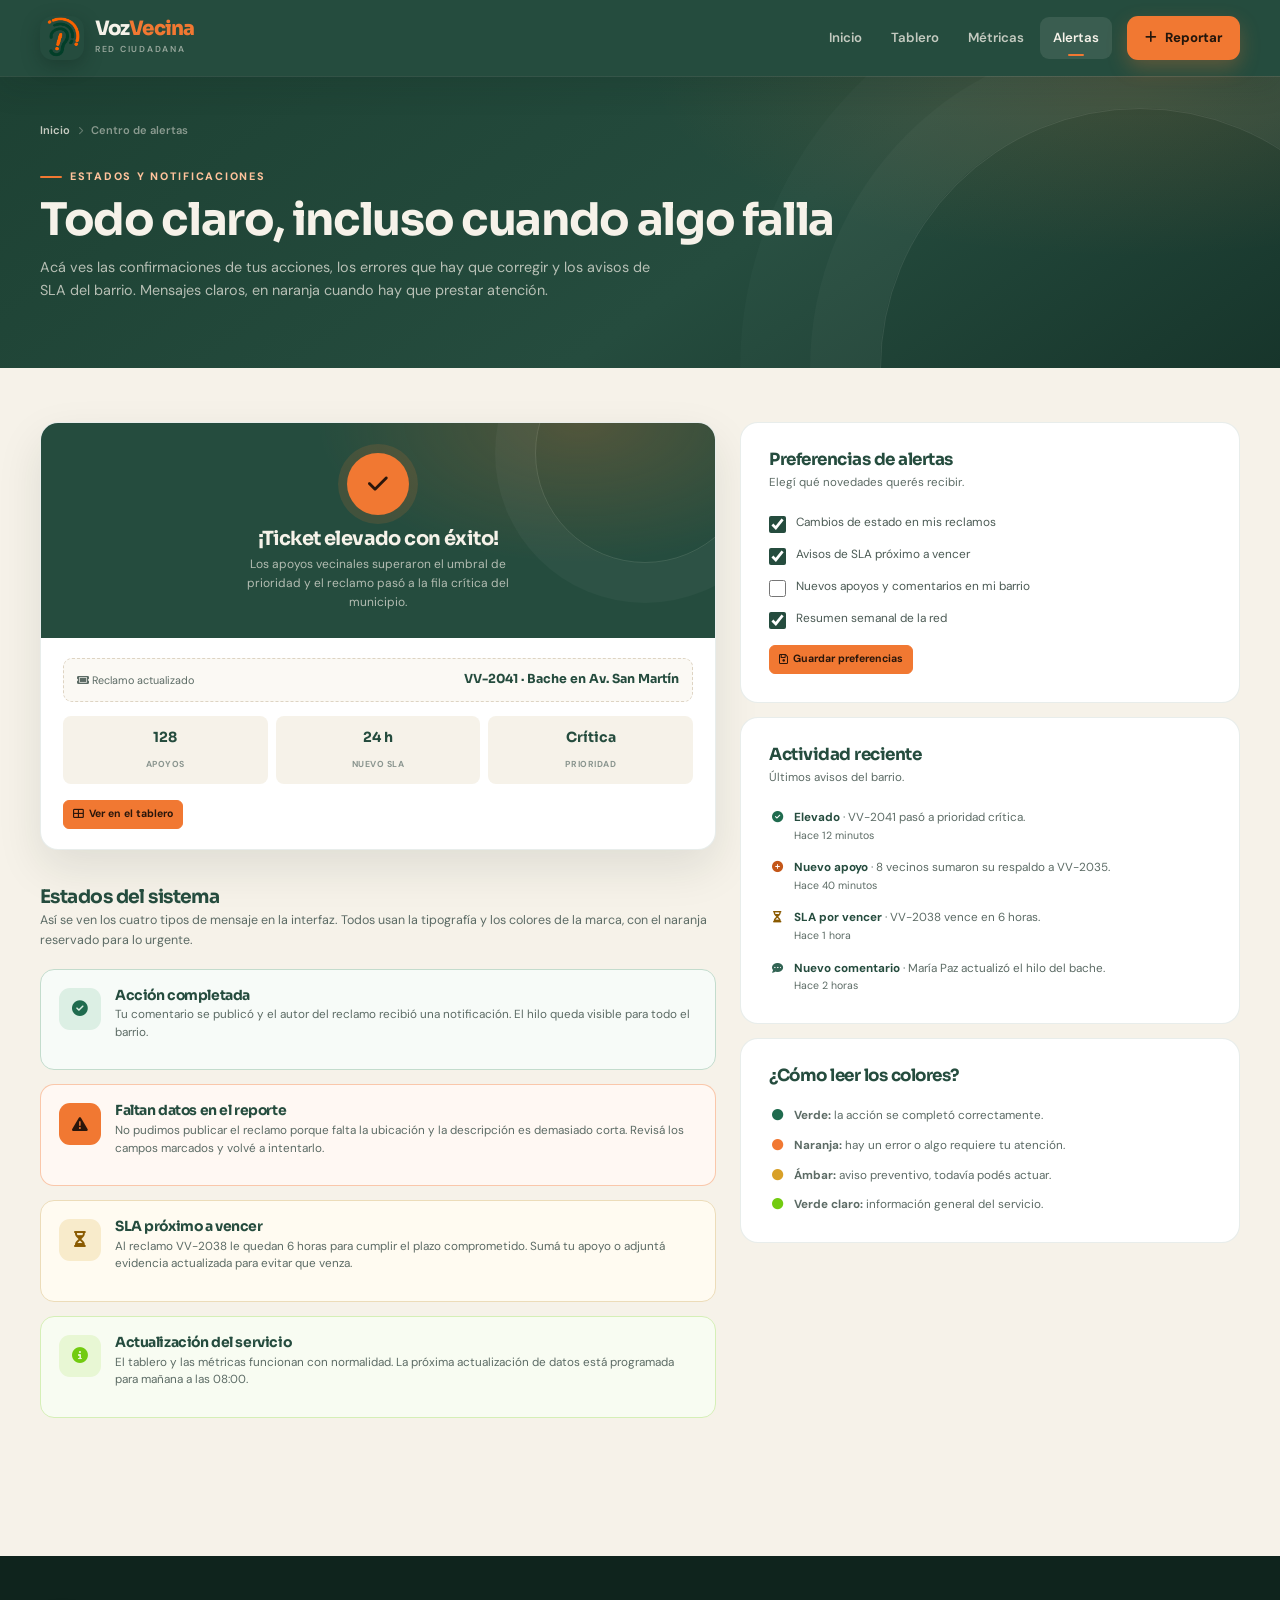
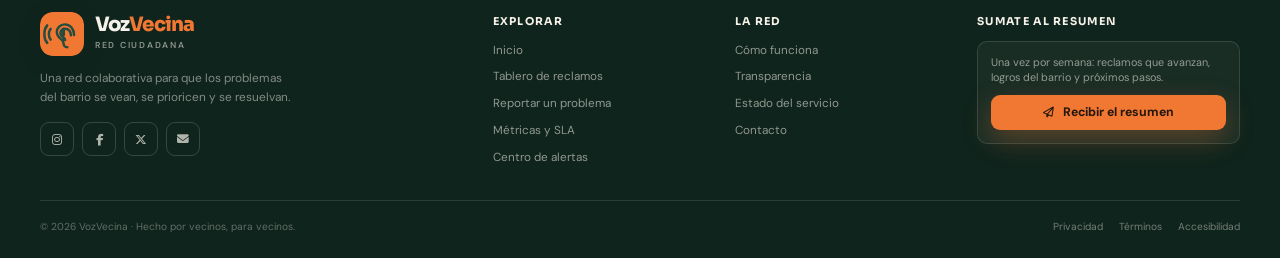
==== commit 85b21363: "Cambio de imagenes" ====
--- a/alertas.html
+++ b/alertas.html
@@ -1,27 +1,32 @@
 <!DOCTYPE html>
 <html lang="es">
+
 <head>
   <meta charset="UTF-8">
   <meta name="viewport" content="width=device-width, initial-scale=1.0">
   <title>Centro de alertas · VozVecina</title>
-  <meta name="description" content="Centro de alertas de VozVecina: confirmaciones de tickets elevados, errores de validación, avisos de SLA y estado del servicio.">
+  <meta name="description"
+    content="Centro de alertas de VozVecina: confirmaciones de tickets elevados, errores de validación, avisos de SLA y estado del servicio.">
   <meta name="theme-color" content="#254c3e">
-  <link rel="icon" type="image/svg+xml" href="assets/logo.svg">
+  <link rel="icon" type="image/svg+xml" href="assets/logo.png">
   <link rel="preconnect" href="https://fonts.googleapis.com">
   <link rel="preconnect" href="https://fonts.gstatic.com" crossorigin>
-  <link href="https://fonts.googleapis.com/css2?family=DM+Sans:opsz,wght@9..40,400;9..40,500;9..40,600;9..40,700&family=Sora:wght@400;600;700;800&display=swap" rel="stylesheet">
+  <link
+    href="https://fonts.googleapis.com/css2?family=DM+Sans:opsz,wght@9..40,400;9..40,500;9..40,600;9..40,700&family=Sora:wght@400;600;700;800&display=swap"
+    rel="stylesheet">
   <link rel="stylesheet" href="css/w3.css">
   <link rel="stylesheet" href="css/fontawesome.min.css">
   <link rel="stylesheet" href="css/style.css">
   <script src="js/app.js" defer></script>
 </head>
+
 <body>
   <a class="skip-link" href="#main">Saltar al contenido principal</a>
 
   <header class="site-header">
     <div class="container nav-wrap">
       <a href="index.html" class="brand" aria-label="VozVecina, ir al inicio">
-        <img src="assets/logo.svg" alt="" class="brand-mark" width="44" height="44">
+        <img src="assets/logo.png" alt="" class="brand-mark" width="44" height="44">
         <span class="brand-copy">
           <span class="brand-name">Voz<span>Vecina</span></span>
           <span class="brand-tag">Red ciudadana</span>
@@ -52,7 +57,8 @@
           <div>
             <span class="kicker">Estados y notificaciones</span>
             <h1>Todo claro, incluso cuando algo falla</h1>
-            <p>Acá ves las confirmaciones de tus acciones, los errores que hay que corregir y los avisos de SLA del barrio. Mensajes claros, en naranja cuando hay que prestar atención.</p>
+            <p>Acá ves las confirmaciones de tus acciones, los errores que hay que corregir y los avisos de SLA del
+              barrio. Mensajes claros, en naranja cuando hay que prestar atención.</p>
           </div>
         </div>
       </div>
@@ -68,7 +74,8 @@
               <div class="elevated-head">
                 <span class="big-check" aria-hidden="true"><i class="fa-solid fa-check"></i></span>
                 <h2 id="elevado-titulo">¡Ticket elevado con éxito!</h2>
-                <p>Los apoyos vecinales superaron el umbral de prioridad y el reclamo pasó a la fila crítica del municipio.</p>
+                <p>Los apoyos vecinales superaron el umbral de prioridad y el reclamo pasó a la fila crítica del
+                  municipio.</p>
               </div>
               <div class="elevated-body">
                 <div class="elevated-ticket">
@@ -92,14 +99,16 @@
                 </div>
 
                 <div class="state-actions">
-                  <a href="tickets.html" class="state-link solid"><i class="fa-solid fa-table-cells-large" aria-hidden="true"></i> Ver en el tablero</a>
+                  <a href="tickets.html" class="state-link solid"><i class="fa-solid fa-table-cells-large"
+                      aria-hidden="true"></i> Ver en el tablero</a>
                 </div>
               </div>
             </article>
 
             <div class="alert-panel-head">
               <h2>Estados del sistema</h2>
-              <p>Así se ven los cuatro tipos de mensaje en la interfaz. Todos usan la tipografía y los colores de la marca, con el naranja reservado para lo urgente.</p>
+              <p>Así se ven los cuatro tipos de mensaje en la interfaz. Todos usan la tipografía y los colores de la
+                marca, con el naranja reservado para lo urgente.</p>
             </div>
 
             <!-- Success -->
@@ -107,7 +116,8 @@
               <span class="state-icon" aria-hidden="true"><i class="fa-solid fa-circle-check"></i></span>
               <div>
                 <h3 id="estado-success">Acción completada</h3>
-                <p>Tu comentario se publicó y el autor del reclamo recibió una notificación. El hilo queda visible para todo el barrio.</p>
+                <p>Tu comentario se publicó y el autor del reclamo recibió una notificación. El hilo queda visible para
+                  todo el barrio.</p>
               </div>
             </article>
 
@@ -116,7 +126,8 @@
               <span class="state-icon" aria-hidden="true"><i class="fa-solid fa-triangle-exclamation"></i></span>
               <div>
                 <h3 id="estado-error">Faltan datos en el reporte</h3>
-                <p>No pudimos publicar el reclamo porque falta la ubicación y la descripción es demasiado corta. Revisá los campos marcados y volvé a intentarlo.</p>
+                <p>No pudimos publicar el reclamo porque falta la ubicación y la descripción es demasiado corta. Revisá
+                  los campos marcados y volvé a intentarlo.</p>
               </div>
             </article>
 
@@ -125,7 +136,8 @@
               <span class="state-icon" aria-hidden="true"><i class="fa-solid fa-hourglass-half"></i></span>
               <div>
                 <h3 id="estado-warning">SLA próximo a vencer</h3>
-                <p>Al reclamo VV-2038 le quedan 6 horas para cumplir el plazo comprometido. Sumá tu apoyo o adjuntá evidencia actualizada para evitar que venza.</p>
+                <p>Al reclamo VV-2038 le quedan 6 horas para cumplir el plazo comprometido. Sumá tu apoyo o adjuntá
+                  evidencia actualizada para evitar que venza.</p>
               </div>
             </article>
 
@@ -134,7 +146,8 @@
               <span class="state-icon" aria-hidden="true"><i class="fa-solid fa-circle-info"></i></span>
               <div>
                 <h3 id="estado-info">Actualización del servicio</h3>
-                <p>El tablero y las métricas funcionan con normalidad. La próxima actualización de datos está programada para mañana a las 08:00.</p>
+                <p>El tablero y las métricas funcionan con normalidad. La próxima actualización de datos está programada
+                  para mañana a las 08:00.</p>
               </div>
             </article>
           </div>
@@ -167,7 +180,10 @@
               </label>
 
               <div class="state-actions" style="margin-top:16px;">
-                <button type="button" class="state-link solid" data-demo-toast data-type="success" data-title="Preferencias guardadas" data-message="Podés cambiarlas cuando quieras desde este panel."><i class="fa-regular fa-floppy-disk" aria-hidden="true"></i> Guardar preferencias</button>
+                <button type="button" class="state-link solid" data-demo-toast data-type="success"
+                  data-title="Preferencias guardadas"
+                  data-message="Podés cambiarlas cuando quieras desde este panel."><i class="fa-regular fa-floppy-disk"
+                    aria-hidden="true"></i> Guardar preferencias</button>
               </div>
             </section>
 
@@ -182,19 +198,23 @@
               <ul class="tip-list" style="gap:15px;">
                 <li>
                   <i class="fa-solid fa-circle-check" style="color:#1f6b4e;" aria-hidden="true"></i>
-                  <span><strong style="color:var(--verde);">Elevado</strong> · VV-2041 pasó a prioridad crítica.<br><span class="muted" style="font-size:.7rem;">Hace 12 minutos</span></span>
+                  <span><strong style="color:var(--verde);">Elevado</strong> · VV-2041 pasó a prioridad
+                    crítica.<br><span class="muted" style="font-size:.7rem;">Hace 12 minutos</span></span>
                 </li>
                 <li>
                   <i class="fa-solid fa-circle-plus" style="color:var(--naranja-700);" aria-hidden="true"></i>
-                  <span><strong style="color:var(--verde);">Nuevo apoyo</strong> · 8 vecinos sumaron su respaldo a VV-2035.<br><span class="muted" style="font-size:.7rem;">Hace 40 minutos</span></span>
+                  <span><strong style="color:var(--verde);">Nuevo apoyo</strong> · 8 vecinos sumaron su respaldo a
+                    VV-2035.<br><span class="muted" style="font-size:.7rem;">Hace 40 minutos</span></span>
                 </li>
                 <li>
                   <i class="fa-solid fa-hourglass-half" style="color:#8a5a00;" aria-hidden="true"></i>
-                  <span><strong style="color:var(--verde);">SLA por vencer</strong> · VV-2038 vence en 6 horas.<br><span class="muted" style="font-size:.7rem;">Hace 1 hora</span></span>
+                  <span><strong style="color:var(--verde);">SLA por vencer</strong> · VV-2038 vence en 6 horas.<br><span
+                      class="muted" style="font-size:.7rem;">Hace 1 hora</span></span>
                 </li>
                 <li>
                   <i class="fa-solid fa-comment-dots" style="color:var(--verde-600);" aria-hidden="true"></i>
-                  <span><strong style="color:var(--verde);">Nuevo comentario</strong> · María Paz actualizó el hilo del bache.<br><span class="muted" style="font-size:.7rem;">Hace 2 horas</span></span>
+                  <span><strong style="color:var(--verde);">Nuevo comentario</strong> · María Paz actualizó el hilo del
+                    bache.<br><span class="muted" style="font-size:.7rem;">Hace 2 horas</span></span>
                 </li>
               </ul>
             </section>
@@ -206,10 +226,17 @@
                 </div>
               </div>
               <ul class="tip-list">
-                <li><i class="fa-solid fa-circle" style="color:#1f6b4e;" aria-hidden="true"></i><span><strong>Verde:</strong> la acción se completó correctamente.</span></li>
-                <li><i class="fa-solid fa-circle" style="color:var(--naranja);" aria-hidden="true"></i><span><strong>Naranja:</strong> hay un error o algo requiere tu atención.</span></li>
-                <li><i class="fa-solid fa-circle" style="color:#d8a028;" aria-hidden="true"></i><span><strong>Ámbar:</strong> aviso preventivo, todavía podés actuar.</span></li>
-                <li><i class="fa-solid fa-circle" style="color:#72cb10;" aria-hidden="true"></i><span><strong>Verde claro:</strong> información general del servicio.</span></li>
+                <li><i class="fa-solid fa-circle" style="color:#1f6b4e;"
+                    aria-hidden="true"></i><span><strong>Verde:</strong> la acción se completó correctamente.</span>
+                </li>
+                <li><i class="fa-solid fa-circle" style="color:var(--naranja);"
+                    aria-hidden="true"></i><span><strong>Naranja:</strong> hay un error o algo requiere tu
+                    atención.</span></li>
+                <li><i class="fa-solid fa-circle" style="color:#d8a028;"
+                    aria-hidden="true"></i><span><strong>Ámbar:</strong> aviso preventivo, todavía podés actuar.</span>
+                </li>
+                <li><i class="fa-solid fa-circle" style="color:#72cb10;" aria-hidden="true"></i><span><strong>Verde
+                      claro:</strong> información general del servicio.</span></li>
               </ul>
             </section>
           </aside>
@@ -224,14 +251,19 @@
         <div class="footer-brand">
           <a href="index.html" class="brand" aria-label="VozVecina, ir al inicio">
             <img src="assets/logo.svg" alt="" class="brand-mark" width="44" height="44">
-            <span class="brand-copy"><span class="brand-name">Voz<span>Vecina</span></span><span class="brand-tag">Red ciudadana</span></span>
+            <span class="brand-copy"><span class="brand-name">Voz<span>Vecina</span></span><span class="brand-tag">Red
+                ciudadana</span></span>
           </a>
           <p>Una red colaborativa para que los problemas del barrio se vean, se prioricen y se resuelvan.</p>
           <div class="footer-social">
-            <a href="https://instagram.com" target="_blank" rel="noopener" aria-label="VozVecina en Instagram"><i class="fa-brands fa-instagram" aria-hidden="true"></i></a>
-            <a href="https://facebook.com" target="_blank" rel="noopener" aria-label="VozVecina en Facebook"><i class="fa-brands fa-facebook-f" aria-hidden="true"></i></a>
-            <a href="https://x.com" target="_blank" rel="noopener" aria-label="VozVecina en X"><i class="fa-brands fa-x-twitter" aria-hidden="true"></i></a>
-            <a href="mailto:hola@vozvecina.org" aria-label="Escribir a VozVecina"><i class="fa-solid fa-envelope" aria-hidden="true"></i></a>
+            <a href="https://instagram.com" target="_blank" rel="noopener" aria-label="VozVecina en Instagram"><i
+                class="fa-brands fa-instagram" aria-hidden="true"></i></a>
+            <a href="https://facebook.com" target="_blank" rel="noopener" aria-label="VozVecina en Facebook"><i
+                class="fa-brands fa-facebook-f" aria-hidden="true"></i></a>
+            <a href="https://x.com" target="_blank" rel="noopener" aria-label="VozVecina en X"><i
+                class="fa-brands fa-x-twitter" aria-hidden="true"></i></a>
+            <a href="mailto:hola@vozvecina.org" aria-label="Escribir a VozVecina"><i class="fa-solid fa-envelope"
+                aria-hidden="true"></i></a>
           </div>
         </div>
         <div class="footer-col">
@@ -257,7 +289,9 @@
           <h4>Sumate al resumen</h4>
           <div class="footer-mini">
             <p>Una vez por semana: reclamos que avanzan, logros del barrio y próximos pasos.</p>
-            <button type="button" class="btn btn-orange btn-sm" data-demo-toast data-title="Suscripción simulada" data-message="En el prototipo no se envían correos reales."><i class="fa-regular fa-paper-plane" aria-hidden="true"></i> Recibir el resumen</button>
+            <button type="button" class="btn btn-orange btn-sm" data-demo-toast data-title="Suscripción simulada"
+              data-message="En el prototipo no se envían correos reales."><i class="fa-regular fa-paper-plane"
+                aria-hidden="true"></i> Recibir el resumen</button>
           </div>
         </div>
       </div>
@@ -274,4 +308,5 @@
 
   <div id="toastStack" class="toast-stack" aria-live="polite" aria-atomic="false"></div>
 </body>
-</html>
+
+</html>
--- a/css/style.css
+++ b/css/style.css
@@ -91,7 +91,12 @@
   color: var(--naranja-700);
 }
 
-h1, h2, h3, h4, h5, h6 {
+h1,
+h2,
+h3,
+h4,
+h5,
+h6 {
   margin: 0 0 0.55em;
   font-family: var(--fuente-display);
   font-weight: 700;
@@ -100,10 +105,21 @@
   color: var(--verde);
 }
 
-h1 { font-size: clamp(2rem, 4vw, 3.1rem); }
-h2 { font-size: clamp(1.55rem, 2.8vw, 2.25rem); }
-h3 { font-size: clamp(1.05rem, 1.6vw, 1.25rem); }
-h4 { font-size: 1rem; }
+h1 {
+  font-size: clamp(2rem, 4vw, 3.1rem);
+}
+
+h2 {
+  font-size: clamp(1.55rem, 2.8vw, 2.25rem);
+}
+
+h3 {
+  font-size: clamp(1.05rem, 1.6vw, 1.25rem);
+}
+
+h4 {
+  font-size: 1rem;
+}
 
 p {
   margin: 0 0 1rem;
@@ -186,10 +202,21 @@
   border-radius: 999px;
 }
 
-.muted { color: var(--gris); }
-.text-orange { color: var(--naranja-700); }
-.text-verde { color: var(--verde); }
-.nowrap { white-space: nowrap; }
+.muted {
+  color: var(--gris);
+}
+
+.text-orange {
+  color: var(--naranja-700);
+}
+
+.text-verde {
+  color: var(--verde);
+}
+
+.nowrap {
+  white-space: nowrap;
+}
 
 .sr-only {
   position: absolute !important;
@@ -1573,7 +1600,7 @@
   box-shadow: 0 0 0 60px rgba(246, 242, 233, 0.035);
 }
 
-.cta-band > * {
+.cta-band>* {
   position: relative;
   z-index: 1;
 }
@@ -1816,7 +1843,7 @@
   font-size: 0.82rem;
 }
 
-.view-btn + .view-btn {
+.view-btn+.view-btn {
   border-left: 1px solid var(--borde-fuerte);
 }
 
@@ -1890,7 +1917,7 @@
   background: var(--arena);
 }
 
-.detail-media > img {
+.detail-media>img {
   width: 100%;
   height: 100%;
   object-fit: cover;
@@ -1957,7 +1984,7 @@
   color: var(--naranja-700);
 }
 
-.detail-main > p {
+.detail-main>p {
   color: #47564f;
   font-size: 0.89rem;
   line-height: 1.65;
@@ -2269,7 +2296,7 @@
   box-shadow: 0 12px 30px rgba(18, 42, 34, 0.045);
 }
 
-.form-section + .form-section {
+.form-section+.form-section {
   margin-top: 28px;
   padding-top: 26px;
   border-top: 1px solid #eee7db;
@@ -2318,7 +2345,7 @@
   margin-bottom: 0;
 }
 
-.field > label,
+.field>label,
 .field-label {
   color: var(--verde);
   font-size: 0.81rem;
@@ -2439,14 +2466,14 @@
   font-size: 0.85rem;
 }
 
-.urgency-option input:checked + span {
+.urgency-option input:checked+span {
   border-color: var(--naranja);
   background: var(--naranja-100);
   color: var(--naranja-700);
   box-shadow: 0 0 0 1px var(--naranja);
 }
 
-.urgency-option input:focus-visible + span {
+.urgency-option input:focus-visible+span {
   outline: 3px solid var(--naranja);
   outline-offset: 2px;
 }
@@ -2827,7 +2854,7 @@
   font-size: 0.8rem;
 }
 
-.side-card > h3 {
+.side-card>h3 {
   margin-bottom: 12px;
   font-size: 1rem;
 }
@@ -3092,7 +3119,7 @@
   background: var(--naranja-100);
 }
 
-.kpi-card > * {
+.kpi-card>* {
   position: relative;
   z-index: 1;
 }
@@ -3363,8 +3390,13 @@
   background: var(--verde);
 }
 
-.legend-dot.naranja { background: var(--naranja); }
-.legend-dot.arena { background: #d9cdb8; }
+.legend-dot.naranja {
+  background: var(--naranja);
+}
+
+.legend-dot.arena {
+  background: #d9cdb8;
+}
 
 /* Tiempos por prioridad */
 .priority-list {
@@ -3404,8 +3436,13 @@
   background: var(--naranja);
 }
 
-.priority-name .dot-media { background: #d8a028; }
-.priority-name .dot-baja { background: var(--verde-600); }
+.priority-name .dot-media {
+  background: #d8a028;
+}
+
+.priority-name .dot-baja {
+  background: var(--verde-600);
+}
 
 .priority-value {
   color: var(--verde);
@@ -3483,13 +3520,11 @@
   position: relative;
   height: 220px;
   padding-top: 8px;
-  background: repeating-linear-gradient(
-    to top,
-    rgba(37, 76, 62, 0.09) 0,
-    rgba(37, 76, 62, 0.09) 1px,
-    transparent 1px,
-    transparent 25%
-  );
+  background: repeating-linear-gradient(to top,
+      rgba(37, 76, 62, 0.09) 0,
+      rgba(37, 76, 62, 0.09) 1px,
+      transparent 1px,
+      transparent 25%);
 }
 
 .trend-bars {
@@ -3986,7 +4021,7 @@
   font-size: 1.35rem;
 }
 
-.state-modal-body > p {
+.state-modal-body>p {
   max-width: 41ch;
   margin: 0 auto;
   color: var(--gris);
@@ -4195,29 +4230,65 @@
    16. Animaciones
    -------------------------------------------------------------------------- */
 @keyframes latido {
-  0%, 100% { box-shadow: 0 0 0 4px rgba(241, 120, 50, 0.18); }
-  50% { box-shadow: 0 0 0 7px rgba(241, 120, 50, 0.07); }
+
+  0%,
+  100% {
+    box-shadow: 0 0 0 4px rgba(241, 120, 50, 0.18);
+  }
+
+  50% {
+    box-shadow: 0 0 0 7px rgba(241, 120, 50, 0.07);
+  }
 }
 
 @keyframes pop {
-  0% { transform: scale(1); }
-  40% { transform: scale(1.06); }
-  100% { transform: scale(1); }
+  0% {
+    transform: scale(1);
+  }
+
+  40% {
+    transform: scale(1.06);
+  }
+
+  100% {
+    transform: scale(1);
+  }
 }
 
 @keyframes onda {
-  0% { opacity: 0.85; transform: translateX(-50%) rotate(45deg) scale(0.7); }
-  100% { opacity: 0; transform: translateX(-50%) rotate(45deg) scale(1.5); }
+  0% {
+    opacity: 0.85;
+    transform: translateX(-50%) rotate(45deg) scale(0.7);
+  }
+
+  100% {
+    opacity: 0;
+    transform: translateX(-50%) rotate(45deg) scale(1.5);
+  }
 }
 
 @keyframes subir {
-  from { opacity: 0; transform: translateY(10px); }
-  to { opacity: 1; transform: translateY(0); }
+  from {
+    opacity: 0;
+    transform: translateY(10px);
+  }
+
+  to {
+    opacity: 1;
+    transform: translateY(0);
+  }
 }
 
 @keyframes flotar {
-  0%, 100% { transform: translateY(0); }
-  50% { transform: translateY(-7px); }
+
+  0%,
+  100% {
+    transform: translateY(0);
+  }
+
+  50% {
+    transform: translateY(-7px);
+  }
 }
 
 .reveal {
@@ -4568,5 +4639,4 @@
     opacity: 1;
     transform: none;
   }
-}
-
+}
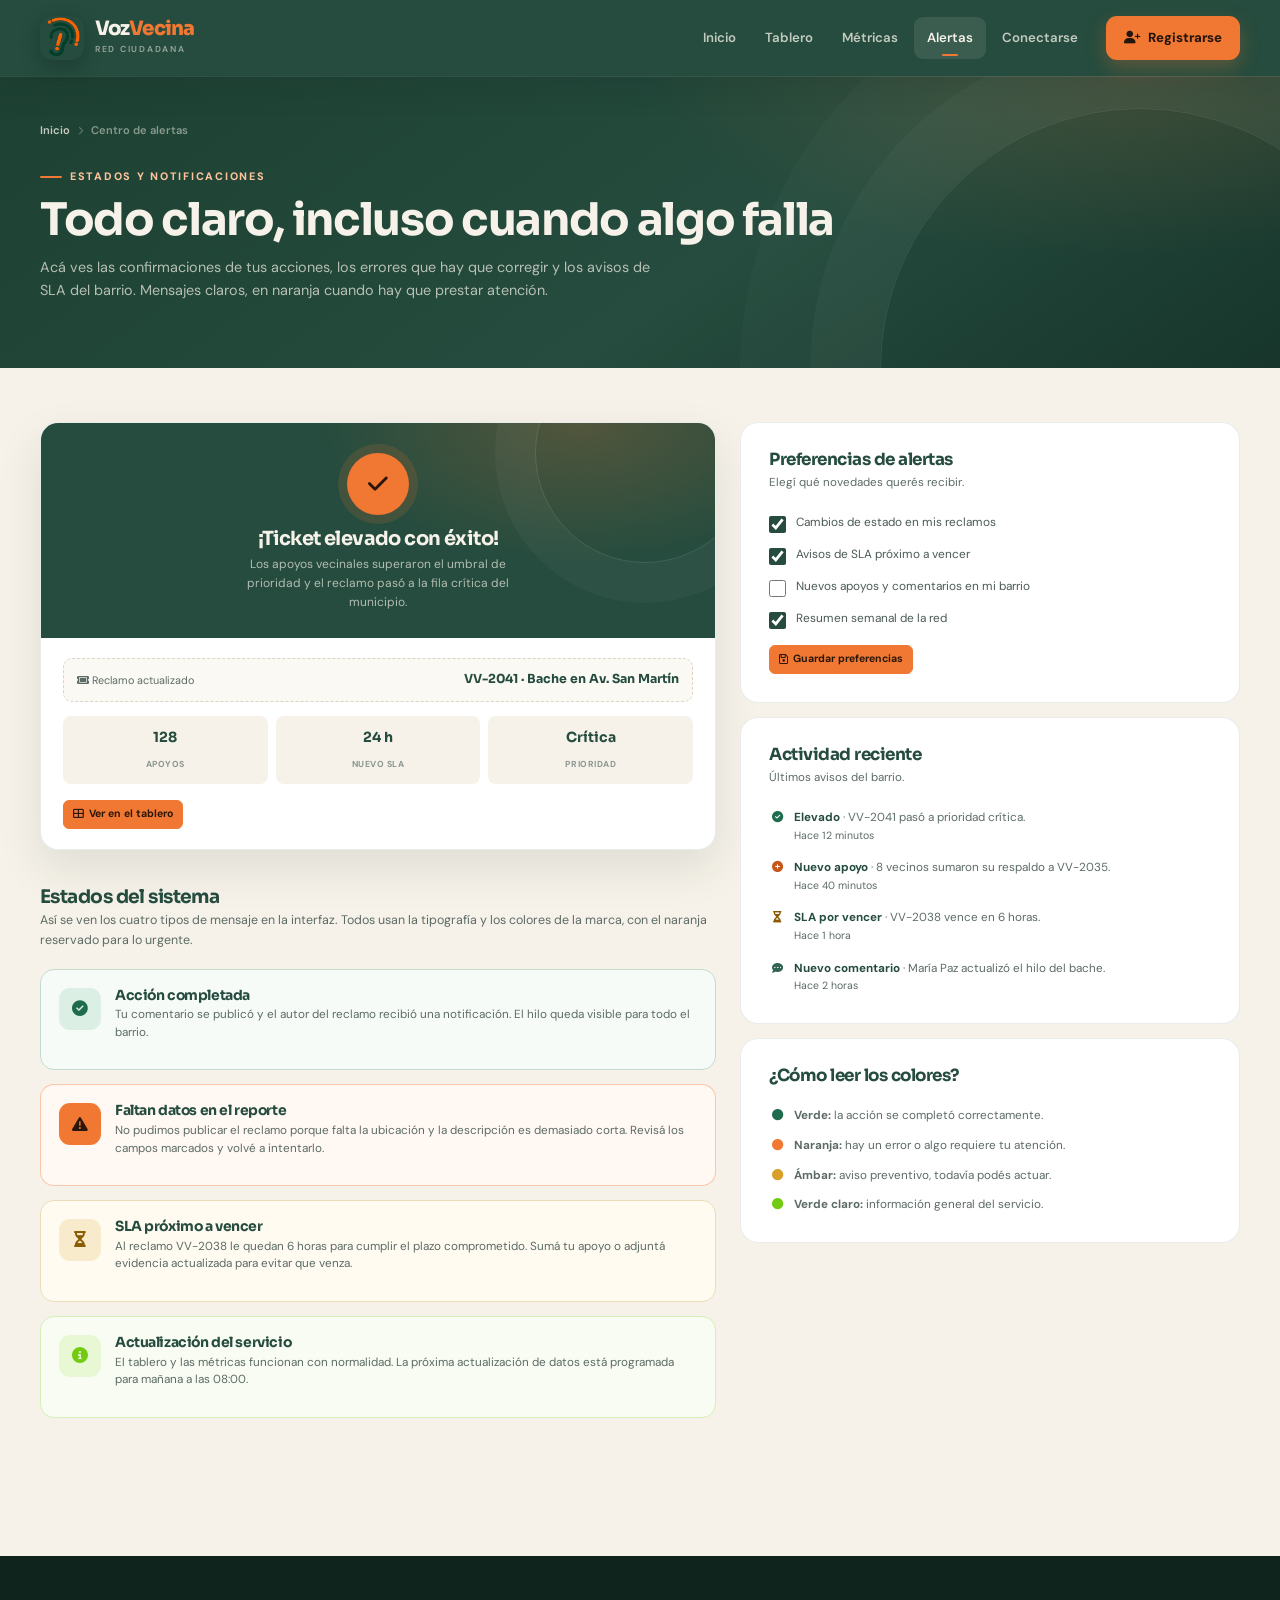
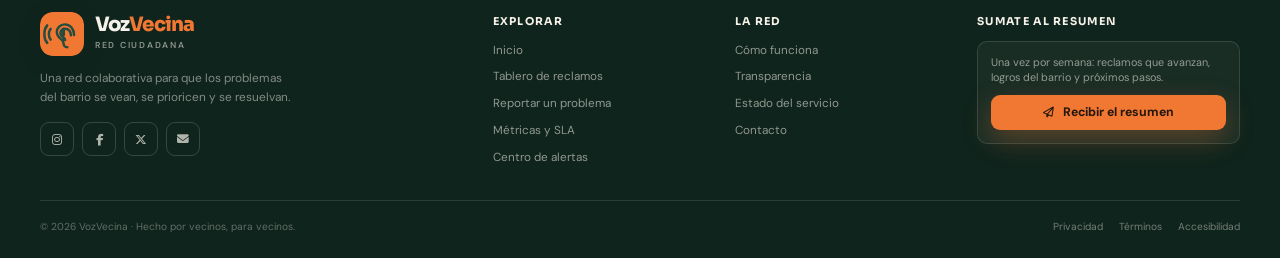
==== commit fa391d06: "Se corrigieron errores de codigo, se arreglaron fotos y rutas, se eliminaron botones y secciones red" ====
--- a/alertas.html
+++ b/alertas.html
@@ -17,6 +17,7 @@
   <link rel="stylesheet" href="css/w3.css">
   <link rel="stylesheet" href="css/fontawesome.min.css">
   <link rel="stylesheet" href="css/style.css">
+  <script src="js/navbar.js" defer></script>
   <script src="js/app.js" defer></script>
 </head>
 
@@ -32,13 +33,8 @@
           <span class="brand-tag">Red ciudadana</span>
         </span>
       </a>
-      <nav class="main-nav" id="main-nav" aria-label="Navegación principal">
-        <a href="index.html">Inicio</a>
-        <a href="tickets.html">Tablero</a>
-        <a href="metricas.html">Métricas</a>
-        <a href="alertas.html" aria-current="page">Alertas</a>
-        <a href="reportar.html" class="nav-cta"><i class="fa-solid fa-plus" aria-hidden="true"></i> Reportar</a>
-      </nav>
+      <nav class="main-nav" id="main-nav" aria-label="Navegación principal"></nav>
+      <div class="user-nav" id="user-container"></div>
       <button class="nav-toggle" type="button" aria-expanded="false" aria-controls="main-nav" aria-label="Abrir menú">
         <i class="fa-solid fa-bars" aria-hidden="true"></i>
       </button>
--- a/css/style.css
+++ b/css/style.css
@@ -4639,4 +4639,538 @@
     opacity: 1;
     transform: none;
   }
-}+}
+
+/* ==========================================================================
+   Navbar interactivo · menú de usuario
+   ========================================================================== */
+.user-nav {
+  position: relative;
+  display: flex;
+  align-items: center;
+}
+
+.user-nav:empty {
+  display: none;
+}
+
+.user-trigger {
+  display: inline-flex;
+  align-items: center;
+  gap: 10px;
+  padding: 5px 13px 5px 5px;
+  border: 1px solid rgba(246, 242, 233, 0.24);
+  border-radius: 999px;
+  background: transparent;
+  color: var(--crema);
+  font: inherit;
+  font-size: 0.88rem;
+  font-weight: 600;
+  cursor: pointer;
+  transition: background-color var(--transicion);
+}
+
+.user-trigger:hover,
+.user-trigger[aria-expanded="true"] {
+  background: rgba(255, 255, 255, 0.09);
+}
+
+.user-avatar {
+  display: inline-grid;
+  place-items: center;
+  width: 36px;
+  height: 36px;
+  border: 2px solid var(--naranja);
+  border-radius: 50%;
+  background: var(--verde-600);
+  color: var(--crema);
+  font-family: var(--fuente-display);
+  font-size: 0.78rem;
+  font-weight: 700;
+  object-fit: cover;
+  flex-shrink: 0;
+}
+
+.user-name {
+  max-width: 150px;
+  overflow: hidden;
+  text-overflow: ellipsis;
+  white-space: nowrap;
+}
+
+.user-chevron {
+  font-size: 0.7rem;
+  opacity: 0.7;
+}
+
+.user-menu {
+  position: absolute;
+  top: calc(100% + 12px);
+  right: 0;
+  z-index: 80;
+  display: none;
+  flex-direction: column;
+  min-width: 232px;
+  padding: 8px;
+  border: 1px solid var(--borde);
+  border-radius: 14px;
+  background: #fff;
+  box-shadow: var(--sombra-alta);
+}
+
+.user-menu.show {
+  display: flex;
+}
+
+.user-menu a {
+  display: flex;
+  align-items: center;
+  gap: 12px;
+  padding: 11px 12px;
+  border-radius: 9px;
+  color: var(--tinta);
+  font-size: 0.9rem;
+  font-weight: 600;
+  text-decoration: none;
+}
+
+.user-menu a i {
+  width: 18px;
+  color: var(--verde-600);
+  text-align: center;
+}
+
+.user-menu a:hover {
+  background: var(--verde-100);
+  color: var(--tinta);
+}
+
+.user-menu hr {
+  margin: 6px 0;
+  border: 0;
+  border-top: 1px solid var(--borde);
+}
+
+.user-menu .logout-link,
+.user-menu .logout-link i {
+  color: var(--naranja-700);
+}
+
+.user-menu .logout-link:hover {
+  background: var(--naranja-100);
+}
+
+@media (max-width: 980px) {
+  .user-nav {
+    margin-left: auto;
+  }
+}
+
+@media (max-width: 640px) {
+  .user-name,
+  .user-chevron {
+    display: none;
+  }
+
+  .user-trigger {
+    padding: 3px;
+    border-color: transparent;
+  }
+}
+
+/* ==========================================================================
+   Login y registro
+   ========================================================================== */
+.auth-workspace {
+  padding: clamp(32px, 6vw, 72px) 0 clamp(48px, 8vw, 96px);
+}
+
+.auth-card {
+  max-width: 480px;
+  margin: 0 auto;
+  padding: clamp(24px, 4vw, 40px);
+  border: 1px solid var(--borde);
+  border-radius: var(--radio-xl);
+  background: #fff;
+  box-shadow: var(--sombra);
+}
+
+.auth-card-wide {
+  max-width: 700px;
+}
+
+.auth-card h1 {
+  margin: 6px 0 8px;
+  font-size: clamp(1.5rem, 3.4vw, 2rem);
+}
+
+.auth-lead {
+  margin-bottom: 22px;
+  color: var(--gris);
+}
+
+.auth-card .btn-block {
+  margin-top: 8px;
+}
+
+.auth-switch {
+  margin-top: 20px;
+  color: var(--gris);
+  font-size: 0.92rem;
+  text-align: center;
+}
+
+.auth-switch a {
+  color: var(--naranja-700);
+  font-weight: 700;
+}
+
+.field-error {
+  display: block;
+  margin-top: 6px;
+  color: var(--naranja-700);
+  font-size: 0.8rem;
+  font-weight: 600;
+}
+
+.form-alert {
+  display: flex;
+  align-items: flex-start;
+  gap: 10px;
+  margin-bottom: 18px;
+  padding: 12px 14px;
+  border: 1px solid #f3b48a;
+  border-radius: var(--radio-sm);
+  background: var(--naranja-100);
+  color: #7a3408;
+  font-size: 0.9rem;
+  font-weight: 600;
+}
+
+.form-alert[hidden] {
+  display: none;
+}
+
+.form-alert i {
+  margin-top: 2px;
+  color: var(--naranja-700);
+}
+
+/* ==========================================================================
+   Perfil de usuario
+   ========================================================================== */
+.perfil-workspace {
+  padding: clamp(28px, 5vw, 56px) 0 clamp(48px, 7vw, 88px);
+}
+
+.perfil-wrap {
+  display: grid;
+  gap: 22px;
+  max-width: 860px;
+  margin: 0 auto;
+}
+
+.perfil-card {
+  padding: clamp(22px, 4vw, 40px);
+  border: 1px solid var(--borde);
+  border-radius: var(--radio-xl);
+  background: #fff;
+  box-shadow: var(--sombra);
+}
+
+.perfil-top {
+  display: flex;
+  align-items: center;
+  gap: 28px;
+  margin-bottom: 30px;
+}
+
+.perfil-avatar-zone {
+  display: flex;
+  flex-direction: column;
+  align-items: center;
+  gap: 12px;
+  flex-shrink: 0;
+}
+
+.perfil-avatar {
+  display: grid;
+  place-items: center;
+  width: 128px;
+  height: 128px;
+  overflow: hidden;
+  border: 4px solid var(--verde);
+  border-radius: 50%;
+  background: var(--verde-100);
+  color: var(--verde);
+  font-family: var(--fuente-display);
+  font-size: 2.3rem;
+  font-weight: 800;
+}
+
+.perfil-avatar img {
+  width: 100%;
+  height: 100%;
+  object-fit: cover;
+  display: block;
+}
+
+.perfil-ident h2 {
+  font-size: clamp(1.4rem, 3vw, 1.9rem);
+  color: var(--verde);
+}
+
+.perfil-badge {
+  display: inline-flex;
+  align-items: center;
+  gap: 7px;
+  margin: 10px 0 6px;
+  padding: 6px 14px;
+  border-radius: 999px;
+  background: var(--verde-100);
+  color: var(--verde);
+  font-size: 0.82rem;
+  font-weight: 700;
+}
+
+.perfil-miembro {
+  color: var(--gris-claro);
+  font-size: 0.92rem;
+}
+
+.perfil-seccion {
+  margin-top: 26px;
+}
+
+.perfil-seccion h3 {
+  display: flex;
+  align-items: center;
+  gap: 10px;
+  margin-bottom: 8px;
+  padding-bottom: 12px;
+  border-bottom: 1px solid var(--borde-fuerte);
+  font-size: 1.1rem;
+  color: var(--verde);
+}
+
+.perfil-seccion h3 i {
+  color: var(--naranja-700);
+}
+
+.perfil-fila {
+  display: flex;
+  justify-content: space-between;
+  gap: 16px;
+  padding: 13px 0;
+  border-bottom: 1px solid var(--borde);
+}
+
+.perfil-fila:last-child {
+  border-bottom: 0;
+}
+
+.perfil-fila span {
+  display: flex;
+  align-items: center;
+  gap: 10px;
+  color: var(--gris);
+}
+
+.perfil-fila span i {
+  width: 18px;
+  color: var(--verde-600);
+  text-align: center;
+}
+
+.perfil-fila p {
+  font-weight: 700;
+  color: var(--tinta);
+  text-align: right;
+  overflow-wrap: anywhere;
+}
+
+.perfil-acciones {
+  display: grid;
+  grid-template-columns: 1fr 1fr;
+  gap: 16px;
+  margin-top: 32px;
+}
+
+.perfil-accion {
+  display: flex;
+  align-items: center;
+  gap: 14px;
+  padding: 16px 18px;
+  border: 1px solid var(--borde-fuerte);
+  border-radius: var(--radio-sm);
+  text-decoration: none;
+  transition: transform var(--transicion), box-shadow var(--transicion);
+}
+
+.perfil-accion:hover {
+  transform: translateY(-2px);
+  box-shadow: var(--sombra);
+}
+
+.perfil-accion i {
+  font-size: 1.4rem;
+}
+
+.perfil-accion strong {
+  display: block;
+  font-size: 1rem;
+}
+
+.perfil-accion small {
+  color: var(--gris);
+  font-size: 0.8rem;
+}
+
+.accion-verde {
+  background: var(--verde-100);
+  color: var(--verde);
+}
+
+.accion-naranja {
+  background: var(--naranja-100);
+  color: var(--naranja-700);
+}
+
+.perfil-ayuda {
+  display: flex;
+  align-items: center;
+  justify-content: space-between;
+  gap: 20px;
+  padding: 20px 26px;
+  border: 1px solid var(--borde);
+  border-radius: var(--radio);
+  background: var(--arena);
+}
+
+.perfil-ayuda-texto {
+  display: flex;
+  align-items: center;
+  gap: 16px;
+}
+
+.perfil-ayuda-texto > i {
+  font-size: 1.8rem;
+  color: var(--naranja-700);
+}
+
+.perfil-ayuda-texto h4 {
+  font-size: 1.05rem;
+  color: var(--verde);
+}
+
+.perfil-ayuda-texto p {
+  color: var(--gris);
+  font-size: 0.9rem;
+}
+
+@media (max-width: 700px) {
+  .perfil-top {
+    flex-direction: column;
+    text-align: center;
+  }
+
+  .perfil-fila {
+    flex-direction: column;
+    gap: 4px;
+  }
+
+  .perfil-fila p {
+    padding-left: 28px;
+    text-align: left;
+  }
+
+  .perfil-acciones {
+    grid-template-columns: 1fr;
+  }
+
+  .perfil-ayuda {
+    flex-direction: column;
+    text-align: center;
+  }
+
+  .perfil-ayuda-texto {
+    flex-direction: column;
+  }
+}
+
+
+/* ==========================================================================
+   Selector de período flotante (Métricas)
+   Fijo y centrado verticalmente a la derecha; siempre a la vista al hacer scroll
+   ========================================================================== */
+.period-float {
+  position: fixed;
+  top: 50%;
+  right: 18px;
+  z-index: 55;
+  display: flex;
+  flex-direction: column;
+  gap: 8px;
+  padding: 12px;
+  border: 1px solid var(--borde-fuerte);
+  border-radius: var(--radio);
+  background: rgba(255, 255, 255, 0.96);
+  box-shadow: var(--sombra-alta);
+  backdrop-filter: blur(6px);
+  transform: translateY(-50%);
+}
+
+.period-float-title {
+  display: flex;
+  align-items: center;
+  justify-content: center;
+  gap: 7px;
+  color: var(--gris);
+  font-size: 0.68rem;
+  font-weight: 800;
+  letter-spacing: 0.12em;
+  text-transform: uppercase;
+}
+
+.period-float .period-switch {
+  display: flex;
+  flex-direction: column;
+  flex-wrap: nowrap;
+  border: 0;
+  padding: 0;
+  background: transparent;
+}
+
+.period-float .period-btn {
+  padding: 10px 16px;
+  font-size: 0.8rem;
+  text-align: center;
+  white-space: nowrap;
+}
+
+/* En pantallas angostas pasa a una barra centrada abajo para no tapar el contenido */
+@media (max-width: 760px) {
+  .period-float {
+    top: auto;
+    right: 50%;
+    bottom: 14px;
+    flex-direction: row;
+    align-items: center;
+    gap: 10px;
+    padding: 8px 10px;
+    transform: translateX(50%);
+  }
+
+  .period-float-title {
+    display: none;
+  }
+
+  .period-float .period-switch {
+    flex-direction: row;
+    gap: 3px;
+  }
+
+  .period-float .period-btn {
+    padding: 8px 12px;
+  }
+}
